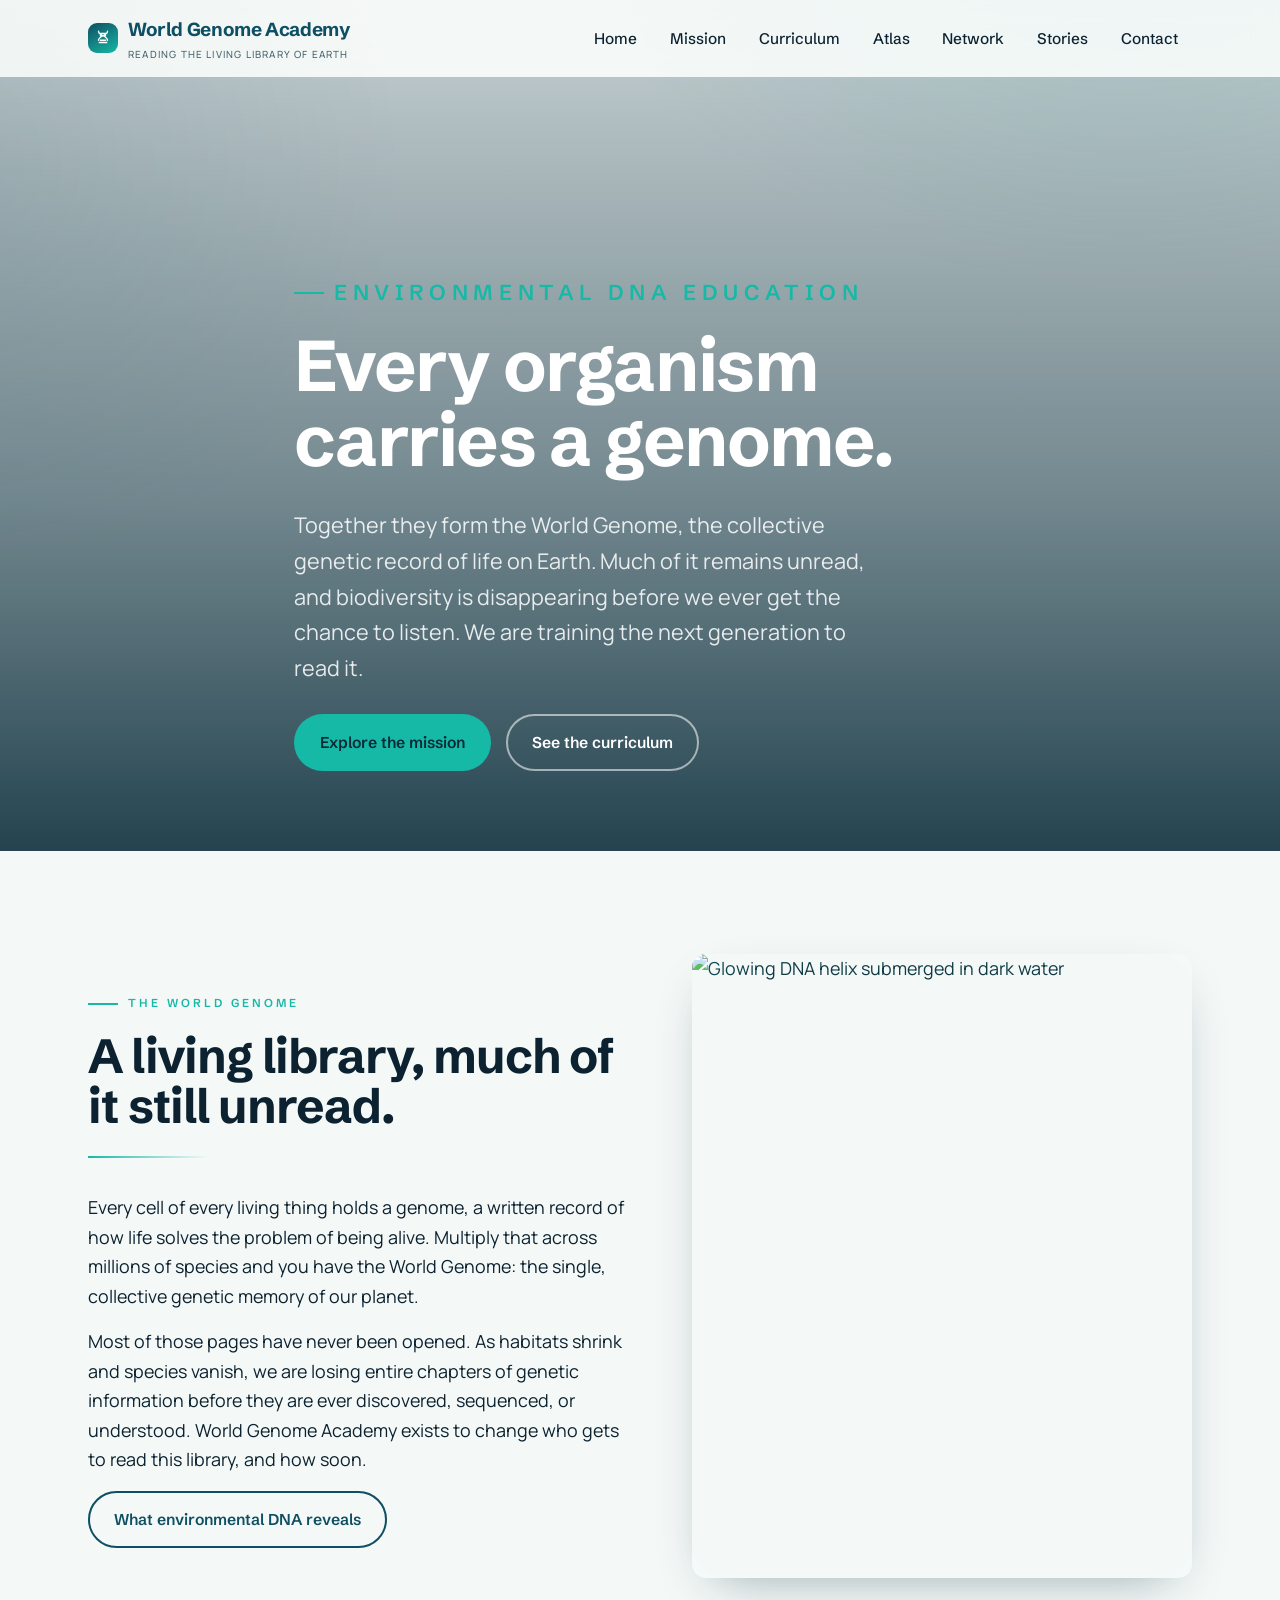
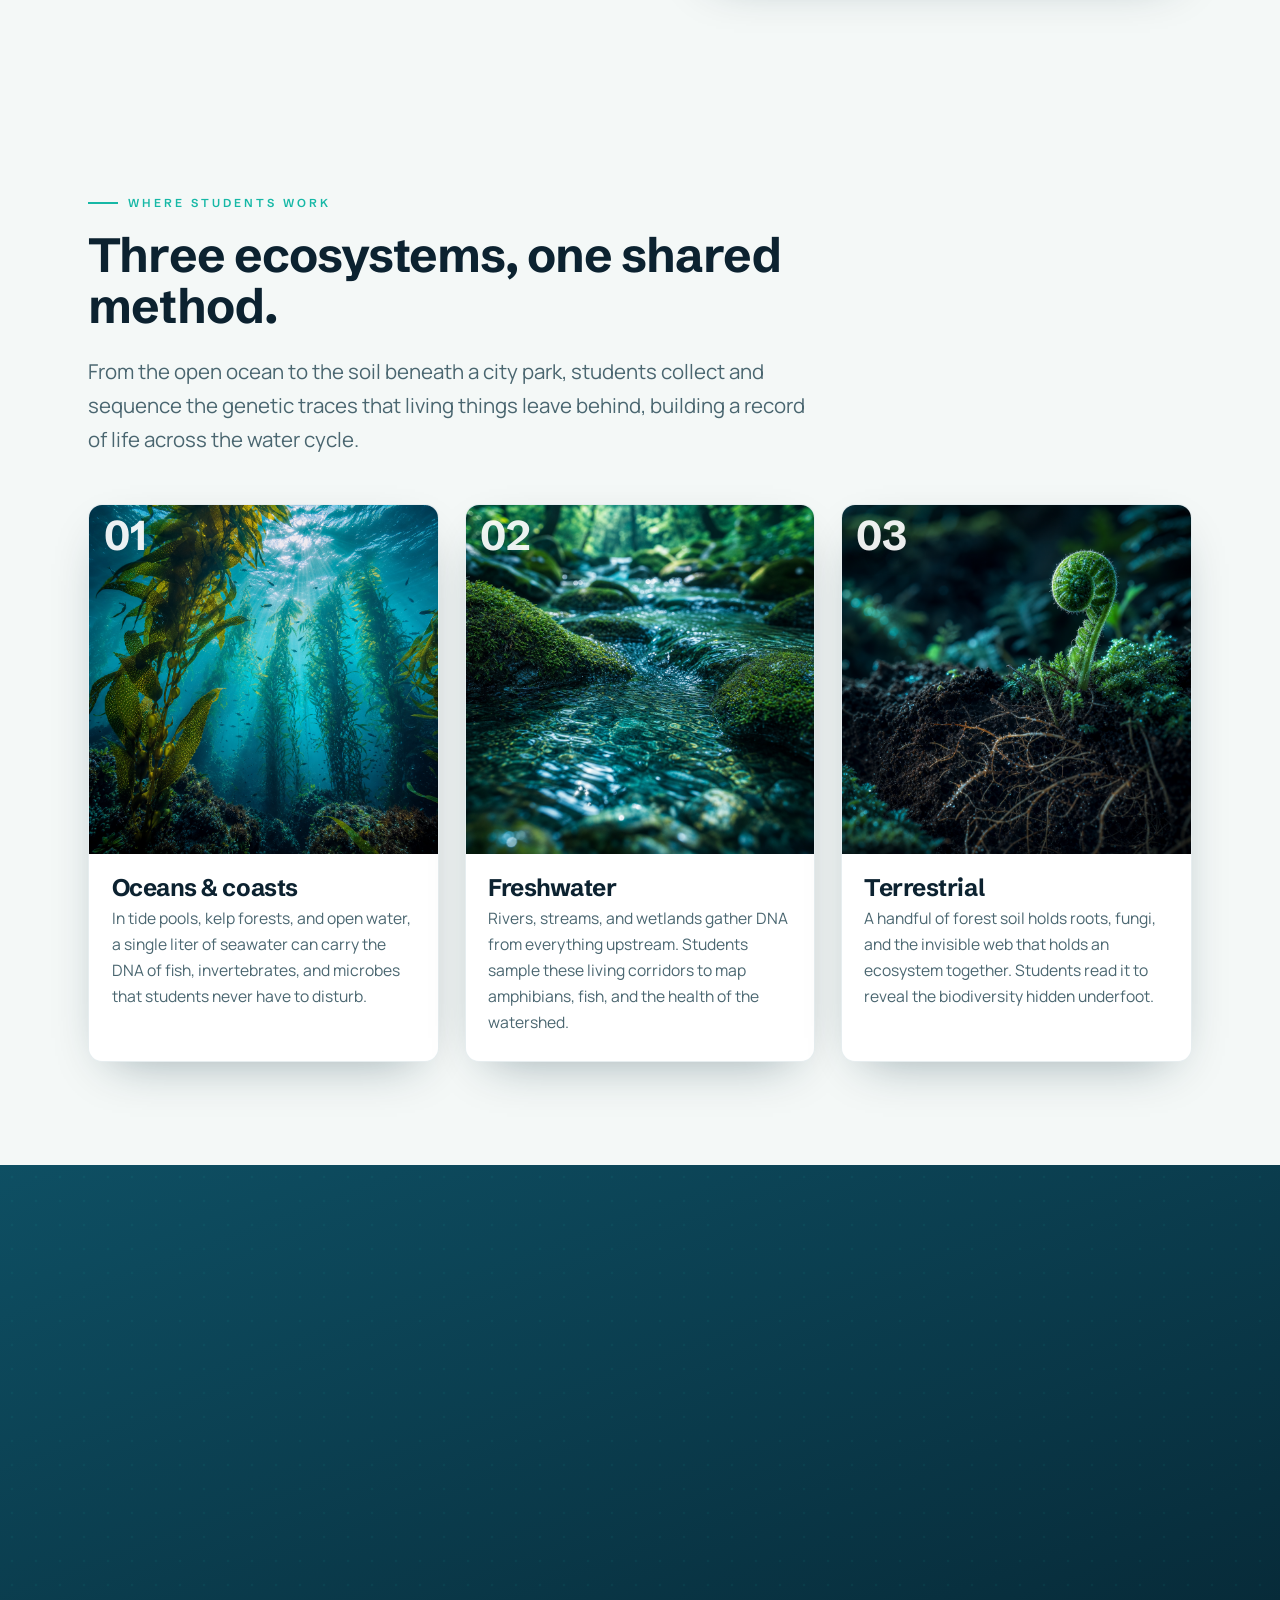
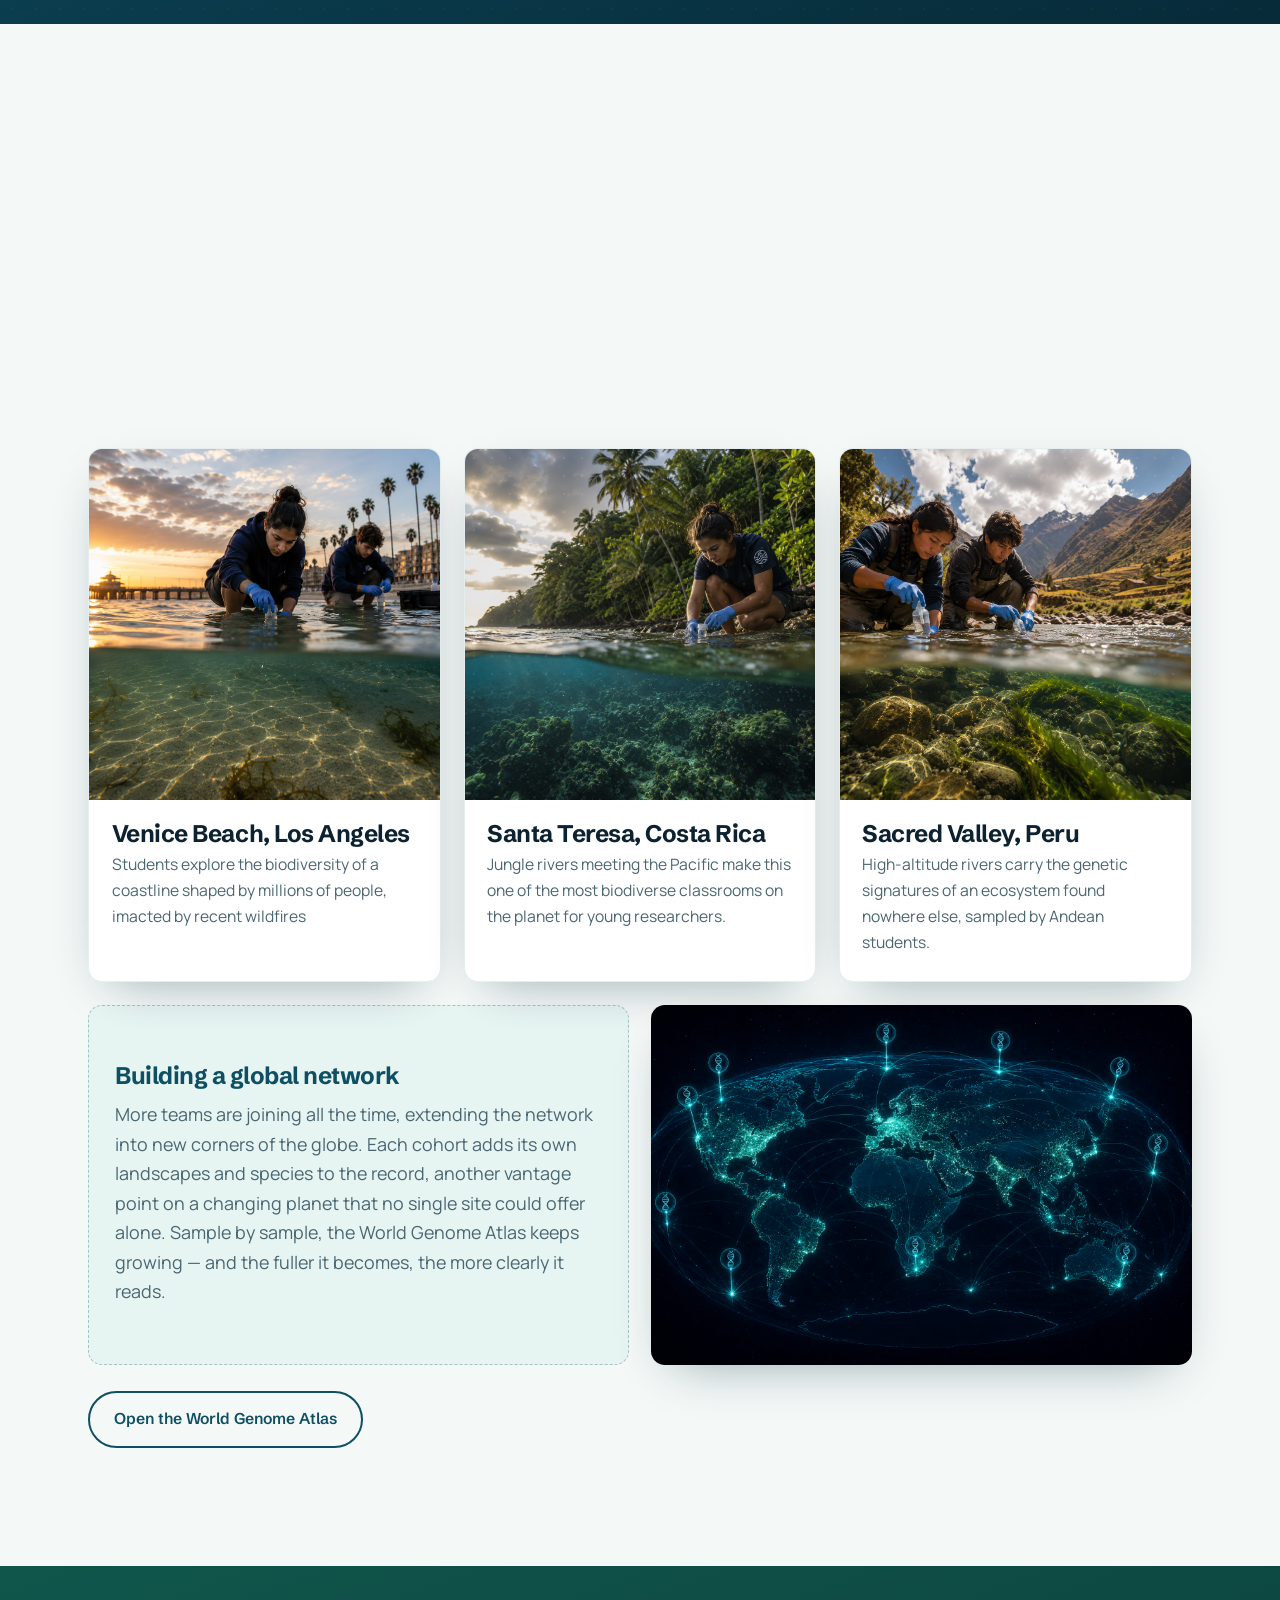
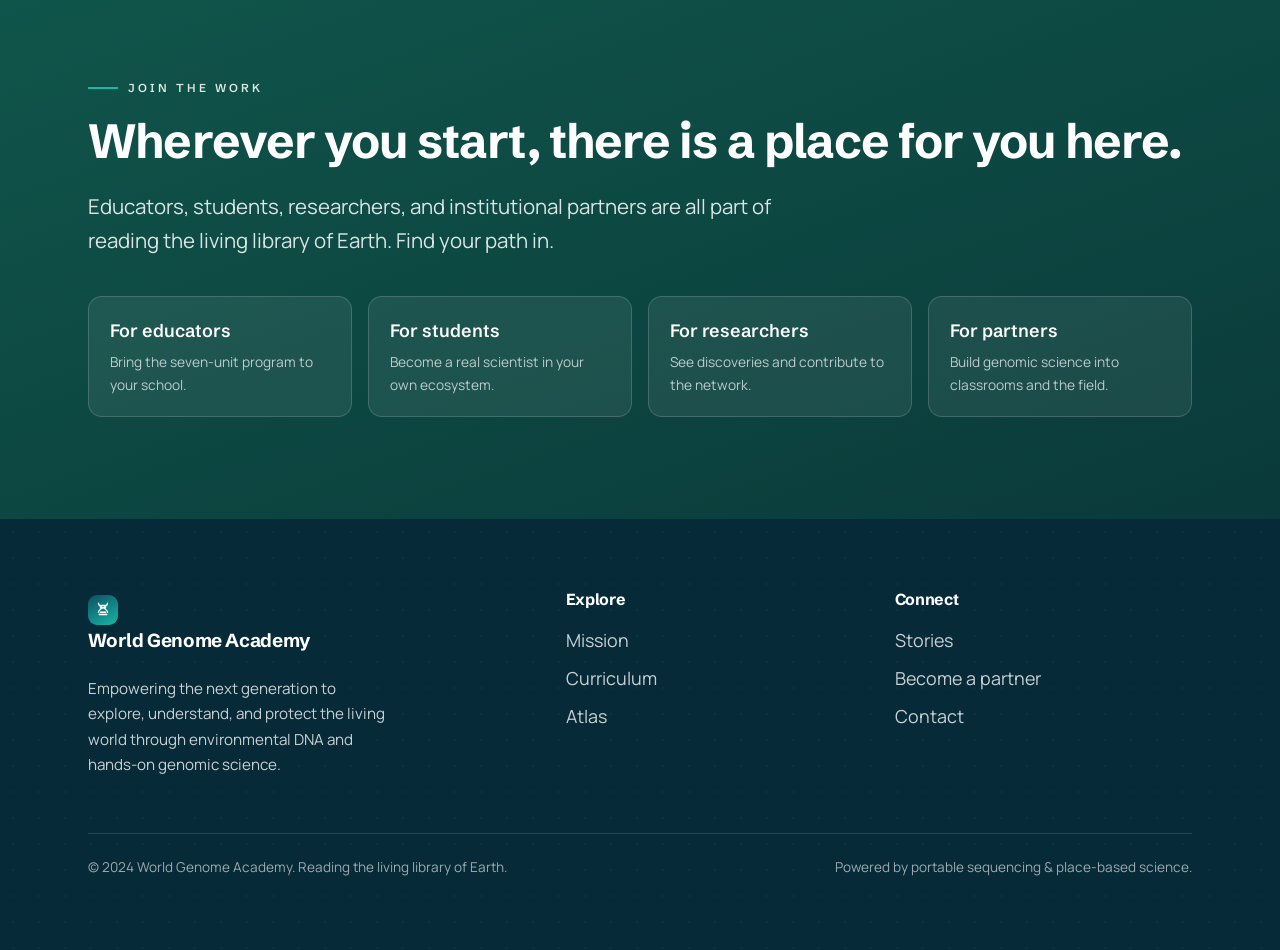
==== index.html @ db434ef4 "Replace image source in index.html" ====
<!DOCTYPE html>
<html lang="en">
<head>
<meta charset="UTF-8">
<meta name="viewport" content="width=device-width, initial-scale=1">
<title>World Genome Academy - Reading the living library of Earth</title>
<meta name="description" content="World Genome Academy empowers the next generation to explore, understand, and protect the living world through environmental DNA, portable sequencing, and place-based science education.">
<link rel="icon" href="data:image/svg+xml,<svg xmlns='http://www.w3.org/2000/svg' viewBox='0 0 100 100'><text y='.9em' font-size='90'>🧬</text></svg>">
<link rel="preconnect" href="https://fonts.googleapis.com">
<link rel="preconnect" href="https://fonts.gstatic.com" crossorigin>
<link href="https://fonts.googleapis.com/css2?family=Manrope:wght@400;500;600;700&family=Schibsted+Grotesk:wght@500;600;700&display=swap" rel="stylesheet">
<link rel="stylesheet" href="styles.css">
<style>
  /* Home-only flourishes */
  .concept-strand{position:relative}
  .concept-strand .split-media{aspect-ratio:4/5}
  .concept-strand .glowframe::after{
    content:"";position:absolute;inset:0;
    box-shadow:inset 0 0 90px rgba(22,184,166,.45);
    mix-blend-mode:screen;pointer-events:none;
  }
  .eco-card .card-body p{min-height:auto}
  .pilot-note{
    border:1px dashed rgba(14,79,99,.3);
    border-radius:var(--radius);
    padding:1.6rem;background:rgba(22,184,166,.06);
    display:flex;flex-direction:column;justify-content:center;
  }
  .pilot-note h3{color:var(--primary)}
  .pilot-note p{color:var(--muted);margin:0}
  .closing .wrap{position:relative;z-index:1}
  .closing-grid{display:grid;grid-template-columns:repeat(4,1fr);gap:1rem;margin-top:2.4rem}
  .closing-grid a{
    display:block;padding:1.2rem 1.3rem;border-radius:var(--radius);
    background:rgba(255,255,255,.07);border:1px solid rgba(255,255,255,.16);
    font-family:var(--font-display);font-weight:600;color:#fff;
    transition:background .25s ease,transform .25s ease;
  }
  .closing-grid a span{display:block;font-family:var(--font-body);font-weight:400;font-size:.86rem;color:rgba(255,255,255,.7);margin-top:.35rem}
  .closing-grid a:hover{background:rgba(22,184,166,.2);transform:translateY(-3px)}
  @media (max-width:880px){.closing-grid{grid-template-columns:1fr 1fr}}
  @media (max-width:520px){.closing-grid{grid-template-columns:1fr}}

  /* Ecosystem cards: always one row; scroll sideways on small screens */
  .eco-row{
    display:flex;
    gap:1.6rem;
  }
  .eco-row .eco-card{
    flex:1 1 0;      /* three equal columns */
    min-width:0;     /* lets them shrink without overflowing */
  }
  @media (max-width:760px){
    .eco-row{
      overflow-x:auto;                 /* horizontal swipe/scroll */
      scroll-snap-type:x mandatory;
      -webkit-overflow-scrolling:touch;
      padding-bottom:1rem;
      scroll-padding-inline:1rem;
    }
    .eco-row .eco-card{
      flex:0 0 80%;                    /* each card ~80% wide, next peeks in */
      scroll-snap-align:center;
    }
  }
</style>
</head>
<body>

<!--ff:nav--><header class="site-header">
  <div class="wrap nav">
    <a class="brand" href="index.html" aria-label="World Genome Academy home" aria-current="page">
      <span class="dna" aria-hidden="true">
        <svg viewBox="0 0 24 24" fill="none" stroke="currentColor" stroke-width="1.8" stroke-linecap="round">
          <path d="M6 3c0 6 12 6 12 12M18 3c0 6-12 6-12 12M7 6h10M7 18h10M8.5 9h7M8.5 15h7"/>
        </svg>
      </span>
      <span>World Genome Academy<small>Reading the living library of Earth</small></span>
    </a>
    <nav aria-label="Primary">
      <button class="nav-toggle" aria-expanded="false" aria-controls="nav-links" aria-label="Toggle menu">
        <svg class="bars" viewBox="0 0 24 24" fill="none" stroke="currentColor" stroke-width="2" stroke-linecap="round"><path d="M4 7h16M4 12h16M4 17h16"/></svg>
        <svg class="x" viewBox="0 0 24 24" fill="none" stroke="currentColor" stroke-width="2" stroke-linecap="round"><path d="M6 6l12 12M18 6L6 18"/></svg>
      </button>
      <ul class="nav-links" id="nav-links">
        <li><a href="index.html">Home</a></li>
        <li><a href="mission.html">Mission</a></li>
        <li><a href="curriculum.html">Curriculum</a></li>
        <li><a href="atlas.html">Atlas</a></li>
        <li><a href="network.html">Network</a></li>
        <li><a href="stories.html">Stories</a></li> 
        <li><a href="contact.html">Contact</a></li>
      </ul>
    </nav>
  </div>
</header><!--/ff:nav-->

<main>

  <!-- HERO -->
  <section class="hero">
    <div class="hero-media">
    <video
    autoplay
    muted
    loop
    playsinline
    style="width:100%; height:100%; object-fit:cover;">
    <source src="Video1.mp4" type="video/mp4">
</video>
    </div>
    <div class="wrap hero-inner">
      <p class="eyebrow reveal">Environmental DNA education</p>
      <h1 class="reveal d1">Every organism carries a genome.</h1>
      <p class="reveal d2">Together they form the World Genome, the collective genetic record of life on Earth. Much of it remains unread, and biodiversity is disappearing before we ever get the chance to listen. We are training the next generation to read it.</p>
      <div class="hero-cta reveal d3">
        <a class="btn btn-primary" href="mission.html">Explore the mission</a>
        <a class="btn btn-ghost" href="curriculum.html">See the curriculum</a>
      </div>
    </div>
  </section>

  <!-- THE WORLD GENOME concept -->
  <section class="section concept-strand">
    <div class="wrap split">
      <div class="reveal">
        <p class="eyebrow">The World Genome</p>
        <h2>A living library, much of it still unread.</h2>
        <hr class="ruleline">
        <p>Every cell of every living thing holds a genome, a written record of how life solves the problem of being alive. Multiply that across millions of species and you have the World Genome: the single, collective genetic memory of our planet.</p>
        <p>Most of those pages have never been opened. As habitats shrink and species vanish, we are losing entire chapters of genetic information before they are ever discovered, sequenced, or understood. World Genome Academy exists to change who gets to read this library, and how soon.</p>
        <a class="btn btn-outline" href="mission.html">What environmental DNA reveals</a>
      </div>
      <div class="split-media glowframe reveal d2">
        <img src="images/img11.png" width="1024" height="1000" alt="Glowing DNA helix submerged in dark water" loading="lazy">
      </div>
    </div>
  </section>

  <!-- ECOSYSTEMS band -->
  <section class="section">
    <div class="wrap">
      <div class="sec-head reveal">
        <p class="eyebrow">Where students work</p>
        <h2>Three ecosystems, one shared method.</h2>
        <p class="lead">From the open ocean to the soil beneath a city park, students collect and sequence the genetic traces that living things leave behind, building a record of life across the water cycle.</p>
      </div>
      <div class="eco-row">
        <article class="card eco-card reveal">
          <div class="card-media"><span class="card-num" aria-hidden="true">01</span>
            <img src="images/img75b61bb882.webp" width="1024" height="1024" alt="Sunlit underwater kelp forest" loading="lazy">
          </div>
          <div class="card-body">
            <h3>Oceans &amp; coasts</h3>
            <p>In tide pools, kelp forests, and open water, a single liter of seawater can carry the DNA of fish, invertebrates, and microbes that students never have to disturb.</p>
          </div>
        </article>
        <article class="card eco-card reveal d1">
          <div class="card-media"><span class="card-num" aria-hidden="true">02</span>
            <img src="images/img92e8441f90.webp" width="1024" height="1024" alt="Clear freshwater stream over mossy stones" loading="lazy">
          </div>
          <div class="card-body">
            <h3>Freshwater</h3>
            <p>Rivers, streams, and wetlands gather DNA from everything upstream. Students sample these living corridors to map amphibians, fish, and the health of the watershed.</p>
          </div>
        </article>
        <article class="card eco-card reveal d2">
          <div class="card-media"><span class="card-num" aria-hidden="true">03</span>
            <img src="images/imge37609dd84.webp" width="1024" height="1024" alt="Forest soil with fine roots and unfurling fern" loading="lazy">
          </div>
          <div class="card-body">
            <h3>Terrestrial</h3>
            <p>A handful of forest soil holds roots, fungi, and the invisible web that holds an ecosystem together. Students read it to reveal the biodiversity hidden underfoot.</p>
          </div>
        </article>
      </div>
    </div>
  </section>

  <!-- MISSION pull-quote band -->
  <section class="section band-deep">
    <div class="wrap">
      <div class="split">
        <div class="reveal">
          <p class="eyebrow">Our mission</p>
          <blockquote class="pullquote">We turn students into real scientists and active stewards of the living world.</blockquote>
        </div>
        <div class="reveal d2">
          <p>By pairing hands-on fieldwork with portable DNA sequencing and place-based education, we make genomic literacy accessible to any classroom, anywhere, while contributing data to genuine research and conservation.</p>
          <div class="stats" style="margin-top:2rem">
            <div class="stat"><div class="num">7</div><div class="lbl">Modular learning units</div></div>
            <div class="stat"><div class="num">3+</div><div class="lbl">Pilot regions worldwide</div></div>
            <div class="stat"><div class="num">∞</div><div class="lbl">Species left to discover</div></div>
          </div>
        </div>
      </div>
    </div>
  </section>

  <!-- PILOT PROGRAMS preview -->
  <section class="section">
    <div class="wrap">
      <div class="sec-head reveal">
        <p class="eyebrow">Pilot programs</p>
        <h2>A network that is local in every cohort, global in ambition.</h2>
        <p class="lead">Our first pilots are putting sequencers into the hands of students across continents. Each project explores its own backyard, and every result joins a shared picture of life on Earth.</p>
      </div>
      <div class="grid grid-3">
        <article class="card reveal">
          <div class="card-media">
            <img src="images/img2.png" width="1536" height="1024" loading="lazy">
          </div>
          <div class="card-body">
            <h3>Venice Beach, Los Angeles</h3>
            <p>Students explore the biodiversity of a coastline shaped by millions of people, imacted by recent wildfires</p>
          </div>
        </article>
        <article class="card reveal d1">
          <div class="card-media">
            <div class="ph-figure" role="img" aria-label="Nicoya Peninsula illustration in academy palette">
            <img src="images/img3.png" width="1536" height="1024" loading="lazy">
            </div>
          </div>
          <div class="card-body">
            <h3>Santa Teresa, Costa Rica</h3>
            <p>Jungle rivers meeting the Pacific make this one of the most biodiverse classrooms on the planet for young researchers.</p>
          </div>
        </article>
        <article class="card reveal d2">
          <div class="card-media">
            <div class="ph-figure" role="img" aria-label="Sacred Valley illustration in academy palette">
            <img src="images/img4.png" width="1536" height="1024" loading="lazy">
            </div>
          </div>
          <div class="card-body">
            <h3>Sacred Valley, Peru</h3>
            <p>High-altitude rivers carry the genetic signatures of an ecosystem found nowhere else, sampled by Andean students.</p>
          </div>
        </article>
      </div>
      <div class="grid grid-2" style="margin-top:1.4rem">
        <div class="pilot-note reveal">
          <h3>Building a global network</h3>
          <p>More teams are joining all the time, extending the network into new corners of the globe. Each cohort adds its own landscapes and species to the record, another vantage point on a changing planet that no single site could offer alone. Sample by sample, the World Genome Atlas keeps growing — and the fuller it becomes, the more clearly it reads.</p>
        </div>
        <div class="split-media reveal d1" style="aspect-ratio:auto">
          <a href="atlas.html" style="display:block;height:100%">
            <img src="images/img1.png" width="1024" height="1024" alt="Sunlit underwater kelp forest" loading="lazy" style="height:100%">
          </a>
        </div>
      </div>
      <p style="margin-top:1.6rem"><a class="btn btn-outline" href="atlas.html">Open the World Genome Atlas</a></p>
    </div>
  </section>

  <!-- CLOSING partnership CTA -->
  <section class="section band-green closing">
    <div class="wrap">
      <div class="reveal">
        <p class="eyebrow">Join the work</p>
        <h2>Wherever you start, there is a place for you here.</h2>
        <p class="lead">Educators, students, researchers, and institutional partners are all part of reading the living library of Earth. Find your path in.</p>
      </div>
      <div class="closing-grid reveal d1">
        <a href="curriculum.html">For educators<span>Bring the seven-unit program to your school.</span></a>
        <a href="mission.html">For students<span>Become a real scientist in your own ecosystem.</span></a>
        <a href="stories.html">For researchers<span>See discoveries and contribute to the network.</span></a>
        <a href="network.html">For partners<span>Build genomic science into classrooms and the field.</span></a>
      </div>
    </div>
  </section>

</main>

<!--ff:footer--><footer class="site-footer">
  <div class="wrap">
    <div class="footer-grid">
      <div class="footer-brand">
        <a class="brand" href="index.html">
          <span class="dna" aria-hidden="true">
            <svg viewBox="0 0 24 24" fill="none" stroke="currentColor" stroke-width="1.8" stroke-linecap="round"><path d="M6 3c0 6 12 6 12 12M18 3c0 6-12 6-12 12M7 6h10M7 18h10M8.5 9h7M8.5 15h7"/></svg>
          </span>
          <span>World Genome Academy</span>
        </a>
        <p>Empowering the next generation to explore, understand, and protect the living world through environmental DNA and hands-on genomic science.</p>
      </div>
      <div>
        <h4>Explore</h4>
        <a href="mission.html">Mission</a>
        <a href="curriculum.html">Curriculum</a>
        <a href="atlas.html">Atlas</a>
      </div>
      <div>
        <h4>Connect</h4>
        <a href="stories.html">Stories</a>
        <a href="network.html">Become a partner</a>
        <a href="contact.html">Contact</a>
      </div>
    </div>
    <div class="footer-bottom">
      <span>© 2024 World Genome Academy. Reading the living library of Earth.</span>
      <span>Powered by portable sequencing &amp; place-based science.</span>
    </div>
  </div>
</footer><!--/ff:footer-->

<script src="script.js"></script>
</body>
</html>
---- styles.css ----
/* World Genome Academy - shared design system */

:root{
  --bg:#f4f8f7;
  --surface:#ffffff;
  --text:#0c2230;
  --muted:#4a6670;
  --primary:#0e4f63;
  --accent:#16b8a6;
  --radius:14px;
  --font-display:"Schibsted Grotesk",system-ui,sans-serif;
  --font-body:"Manrope",system-ui,sans-serif;

  --deep:#072a38;
  --maxw:1180px;
  --gut:clamp(1.1rem,4vw,2.4rem);
  --shadow:0 18px 50px -24px rgba(7,42,56,.45);
  --shadow-hard:14px 14px 0 rgba(14,79,99,.10);
}

*,*::before,*::after{box-sizing:border-box}
html{scroll-behavior:smooth}
@media (prefers-reduced-motion:reduce){html{scroll-behavior:auto}}

body{
  margin:0;
  background:var(--bg);
  color:var(--text);
  font-family:var(--font-body);
  font-size:clamp(1rem,.96rem + .25vw,1.12rem);
  line-height:1.65;
  -webkit-font-smoothing:antialiased;
  overflow-x:hidden;
}

/* atmospheric base texture */
body::before{
  content:"";
  position:fixed;
  inset:0;
  z-index:-1;
  pointer-events:none;
  background:
    radial-gradient(900px 600px at 88% -8%, rgba(22,184,166,.12), transparent 60%),
    radial-gradient(800px 700px at -6% 18%, rgba(14,79,99,.10), transparent 60%);
}

img{display:block;max-width:100%;height:auto}
a{color:inherit;text-decoration:none}

h1,h2,h3,h4{
  font-family:var(--font-display);
  line-height:1.05;
  font-weight:700;
  letter-spacing:-.02em;
  margin:0 0 .5em;
}
h1{font-size:clamp(2.4rem,5.6vw,4.5rem)}
h2{font-size:clamp(1.9rem,3.8vw,3rem)}
h3{font-size:clamp(1.2rem,2vw,1.5rem)}
p{margin:0 0 1rem}

.wrap{max-width:var(--maxw);margin-inline:auto;padding-inline:var(--gut)}
.section{padding-block:clamp(3.5rem,8vw,7rem)}
.eyebrow{
  font-family:var(--font-display);
  text-transform:uppercase;
  letter-spacing:.26em;
  font-size:.72rem;
  font-weight:600;
  color:var(--accent);
  display:inline-flex;
  align-items:center;
  gap:.6rem;
  margin:0 0 1.1rem;
}
.eyebrow::before{
  content:"";
  width:30px;height:2px;
  background:var(--accent);
  display:inline-block;
}
.lead{font-size:clamp(1.1rem,1.6vw,1.35rem);color:var(--muted);max-width:60ch}

/* ---------- Buttons ---------- */
.btn{
  display:inline-flex;align-items:center;gap:.55rem;
  font-family:var(--font-display);
  font-weight:600;
  font-size:.98rem;
  padding:.85rem 1.5rem;
  border-radius:999px;
  border:2px solid transparent;
  cursor:pointer;
  transition:transform .25s ease,box-shadow .25s ease,background .25s ease,color .25s ease;
}
.btn svg{width:1.05em;height:1.05em}
.btn-primary{background:var(--accent);color:var(--deep)}
.btn-primary:hover{transform:translateY(-2px);box-shadow:0 14px 30px -10px rgba(22,184,166,.6)}
.btn-ghost{border-color:rgba(255,255,255,.55);color:#fff}
.btn-ghost:hover{background:rgba(255,255,255,.12);transform:translateY(-2px)}
.btn-outline{border-color:var(--primary);color:var(--primary)}
.btn-outline:hover{background:var(--primary);color:#fff;transform:translateY(-2px)}

/* ---------- Header ---------- */
.site-header{
  position:sticky;top:0;z-index:60;
  background:rgba(244,248,247,.78);
  backdrop-filter:blur(12px);
  border-bottom:1px solid transparent;
  transition:border-color .3s ease,background .3s ease,box-shadow .3s ease;
}
.site-header.scrolled{
  border-color:rgba(14,79,99,.12);
  box-shadow:0 10px 30px -22px rgba(7,42,56,.6);
}
.nav{
  display:flex;align-items:center;justify-content:space-between;
  gap:1rem;
  padding-block:.9rem;
}
.brand{
  display:inline-flex;align-items:center;gap:.6rem;
  font-family:var(--font-display);
  font-weight:700;
  letter-spacing:-.02em;
  font-size:1.18rem;
  color:var(--primary);
}
.brand .dna{
  width:30px;height:30px;flex:none;
  display:grid;place-items:center;
  border-radius:9px;
  background:linear-gradient(150deg,var(--primary),var(--accent));
  color:#fff;
}
.brand .dna svg{width:18px;height:18px}
.brand small{display:block;font-family:var(--font-body);font-weight:500;font-size:.62rem;letter-spacing:.12em;text-transform:uppercase;color:var(--muted)}

.nav-links{
  display:flex;align-items:center;gap:.35rem;
  list-style:none;margin:0;padding:0;
}
.nav-links a{
  font-family:var(--font-display);
  font-weight:500;
  font-size:.96rem;
  padding:.5rem .85rem;
  border-radius:999px;
  color:var(--text);
  position:relative;
  transition:color .2s ease,background .2s ease;
}
.nav-links a:hover{color:var(--primary)}
.nav-links a[aria-current="page"]{color:var(--primary);background:rgba(22,184,166,.14)}

.nav-toggle{
  display:none;
  background:none;border:0;cursor:pointer;
  width:44px;height:44px;border-radius:10px;
  color:var(--primary);
}
.nav-toggle svg{width:26px;height:26px}
.nav-toggle .x{display:none}
.nav-toggle[aria-expanded="true"] .x{display:block}
.nav-toggle[aria-expanded="true"] .bars{display:none}

@media (max-width:880px){
  .nav-toggle{display:grid;place-items:center}
  .nav-links{
    position:absolute;top:100%;left:0;right:0;
    flex-direction:column;align-items:stretch;
    gap:.2rem;
    background:var(--surface);
    padding:1rem var(--gut) 1.6rem;
    border-bottom:1px solid rgba(14,79,99,.12);
    box-shadow:var(--shadow);
    transform:translateY(-12px);
    opacity:0;visibility:hidden;
    transition:opacity .25s ease,transform .25s ease,visibility .25s;
  }
  .js .nav-links{visibility:hidden}
  .nav-links.open{opacity:1;visibility:visible;transform:translateY(0)}
  .nav-links a{padding:.85rem 1rem;font-size:1.05rem}
}

/* ---------- Hero (shared) ---------- */
.hero{
  position:relative;
  min-height:clamp(560px,86vh,820px);
  display:flex;align-items:flex-end;
  color:#fff;
  overflow:hidden;
}
.hero-media{position:absolute;inset:0;z-index:-2}
.hero-media img{width:100%;height:100%;object-fit:cover}
.hero::after{
  content:"";position:absolute;inset:0;z-index:-1;
  background:linear-gradient(180deg,rgba(7,42,56,.25) 0%,rgba(7,42,56,.55) 55%,rgba(7,42,56,.88) 100%);
}
.hero-inner{padding-block:clamp(2.5rem,7vw,5rem);max-width:48rem}
.hero h1{margin-bottom:.4em}
.hero p{color:rgba(255,255,255,.86);font-size:clamp(1.05rem,1.7vw,1.35rem);max-width:46ch}
.hero .eyebrow{color:var(--accent)}
.hero-cta{display:flex;flex-wrap:wrap;gap:.9rem;margin-top:1.8rem}

/* ---------- Reveal ---------- */
.js .reveal{opacity:0;transform:translateY(26px);transition:opacity .7s ease,transform .7s ease}
.js .reveal.in{opacity:1;transform:none}
.js .reveal.d1{transition-delay:.08s}
.js .reveal.d2{transition-delay:.16s}
.js .reveal.d3{transition-delay:.24s}
.js .reveal.d4{transition-delay:.32s}
@media (prefers-reduced-motion:reduce){
  .js .reveal{opacity:1;transform:none;transition:none}
}

/* ---------- Cards (shared) ---------- */
.card{
  background:var(--surface);
  border-radius:var(--radius);
  overflow:hidden;
  border:1px solid rgba(14,79,99,.10);
  box-shadow:var(--shadow);
  display:flex;flex-direction:column;
  transition:transform .3s ease,box-shadow .3s ease;
}
.card:hover{transform:translateY(-5px);box-shadow:0 26px 60px -28px rgba(7,42,56,.5)}
.card-media{position:relative;aspect-ratio:1/1;overflow:hidden}
.card-media img{width:100%;height:100%;object-fit:cover;transition:transform .6s ease}
.card:hover .card-media img{transform:scale(1.06)}
.card-body{padding:1.3rem 1.4rem 1.6rem}
.card-body h3{margin-bottom:.4rem}
.card-body p{color:var(--muted);margin:0;font-size:.98rem}
.card-num{
  position:absolute;top:.6rem;left:.9rem;z-index:2;
  font-family:var(--font-display);font-weight:700;
  font-size:2.6rem;color:rgba(255,255,255,.92);
  text-shadow:0 4px 18px rgba(7,42,56,.5);
  line-height:1;
}

/* CSS placeholder figure (signature DNA motif) */
.ph-figure{
  position:relative;width:100%;height:100%;
  background:
    radial-gradient(120% 120% at 20% 10%, rgba(22,184,166,.30), transparent 55%),
    linear-gradient(150deg,var(--primary),var(--deep));
  display:grid;place-items:center;
  overflow:hidden;
}
.ph-figure::after{
  content:"";position:absolute;inset:0;
  background-image:radial-gradient(rgba(255,255,255,.16) 1.4px,transparent 1.6px);
  background-size:18px 18px;opacity:.5;
}
.ph-figure svg{width:54%;height:54%;color:rgba(255,255,255,.55);position:relative;z-index:1}

/* ---------- Grids ---------- */
.grid{display:grid;gap:1.4rem}
.grid-3{grid-template-columns:repeat(3,1fr)}
.grid-2{grid-template-columns:repeat(2,1fr)}
.grid-4{grid-template-columns:repeat(4,1fr)}
@media (max-width:900px){
  .grid-3,.grid-4{grid-template-columns:repeat(2,1fr)}
}
@media (max-width:600px){
  .grid-2,.grid-3,.grid-4{grid-template-columns:1fr}
}

/* ---------- Split / asymmetric ---------- */
.split{
  display:grid;
  grid-template-columns:1.05fr .95fr;
  gap:clamp(1.6rem,4vw,3.4rem);
  align-items:center;
}
.split.flip .split-media{order:-1}
.split-media{
  border-radius:var(--radius);overflow:hidden;
  box-shadow:var(--shadow);
  aspect-ratio:1/1;
  position:relative;
}
.split-media img{width:100%;height:100%;object-fit:cover}
@media (max-width:820px){
  .split{grid-template-columns:1fr}
  .split.flip .split-media{order:0}
}

/* ---------- Bands ---------- */
.band-deep{
  background:linear-gradient(160deg,var(--primary),var(--deep));
  color:#fff;position:relative;overflow:hidden;
}
.band-deep::before{
  content:"";position:absolute;inset:0;
  background-image:radial-gradient(rgba(22,184,166,.18) 1.4px,transparent 1.6px);
  background-size:24px 24px;opacity:.4;pointer-events:none;
}
.band-deep .lead,.band-deep p{color:rgba(255,255,255,.85)}
.band-green{
  background:linear-gradient(160deg,#10564b,#0a3a3a);
  color:#fff;position:relative;overflow:hidden;
}
.band-green p{color:rgba(255,255,255,.85)}

.pullquote{
  font-family:var(--font-display);
  font-weight:700;
  font-size:clamp(1.6rem,3.4vw,2.6rem);
  line-height:1.15;letter-spacing:-.02em;
  max-width:24ch;margin:0;
  position:relative;z-index:1;
}

/* ---------- Stat row ---------- */
.stats{display:grid;grid-template-columns:repeat(3,1fr);gap:1.6rem;position:relative;z-index:1}
.stat .num{font-family:var(--font-display);font-weight:700;font-size:clamp(2.2rem,4vw,3.2rem);color:var(--accent);line-height:1}
.stat .lbl{font-size:.92rem;color:rgba(255,255,255,.78);margin-top:.3rem}
@media (max-width:600px){.stats{grid-template-columns:1fr;gap:1.2rem}}

/* ---------- Section heading helper ---------- */
.sec-head{max-width:54rem;margin-bottom:clamp(1.8rem,4vw,3rem)}
.center{text-align:center;margin-inline:auto}

/* rule line motif */
.ruleline{height:2px;background:linear-gradient(90deg,var(--accent),transparent);border:0;margin:0 0 2.2rem;max-width:120px}

/* ---------- Footer ---------- */
.site-footer{
  background:var(--deep);color:rgba(255,255,255,.78);
  padding-block:clamp(3rem,6vw,4.5rem);
  position:relative;overflow:hidden;
}
.site-footer::before{
  content:"";position:absolute;inset:0;
  background-image:radial-gradient(rgba(22,184,166,.16) 1.3px,transparent 1.5px);
  background-size:26px 26px;opacity:.35;
}
.footer-grid{display:grid;grid-template-columns:1.5fr 1fr 1fr;gap:2rem;position:relative;z-index:1}
.footer-grid h4{color:#fff;font-size:1rem;margin-bottom:.9rem}
.footer-grid a{color:rgba(255,255,255,.78);display:block;padding:.25rem 0;transition:color .2s}
.footer-grid a:hover{color:var(--accent)}
.footer-brand .brand{color:#fff}
.footer-brand p{max-width:34ch;font-size:.95rem;margin-top:1rem}
.footer-bottom{
  position:relative;z-index:1;
  margin-top:2.5rem;padding-top:1.4rem;
  border-top:1px solid rgba(255,255,255,.14);
  display:flex;flex-wrap:wrap;gap:.6rem 1.4rem;justify-content:space-between;
  font-size:.85rem;color:rgba(255,255,255,.6);
}
@media (max-width:700px){.footer-grid{grid-template-columns:1fr 1fr}.footer-brand{grid-column:1/-1}}

/* ---------- Focus ---------- */
:focus-visible{outline:3px solid var(--accent);outline-offset:3px;border-radius:4px}

/* ---------- Scrub scene (shared, if used) ---------- */
.scrub{position:relative;height:300vh}
.scrub-stage{position:sticky;top:0;height:100vh;overflow:hidden}
.scrub-stage img,.scrub-stage canvas{position:absolute;inset:0;width:100%;height:100%;object-fit:cover}
.scrub-stage canvas{display:none}
.js .scrub-stage canvas{display:block}
.js .scrub-stage.drawn img{opacity:0}
@media (prefers-reduced-motion:reduce){.js .scrub-stage canvas{display:none}.js .scrub-stage img{opacity:1}}
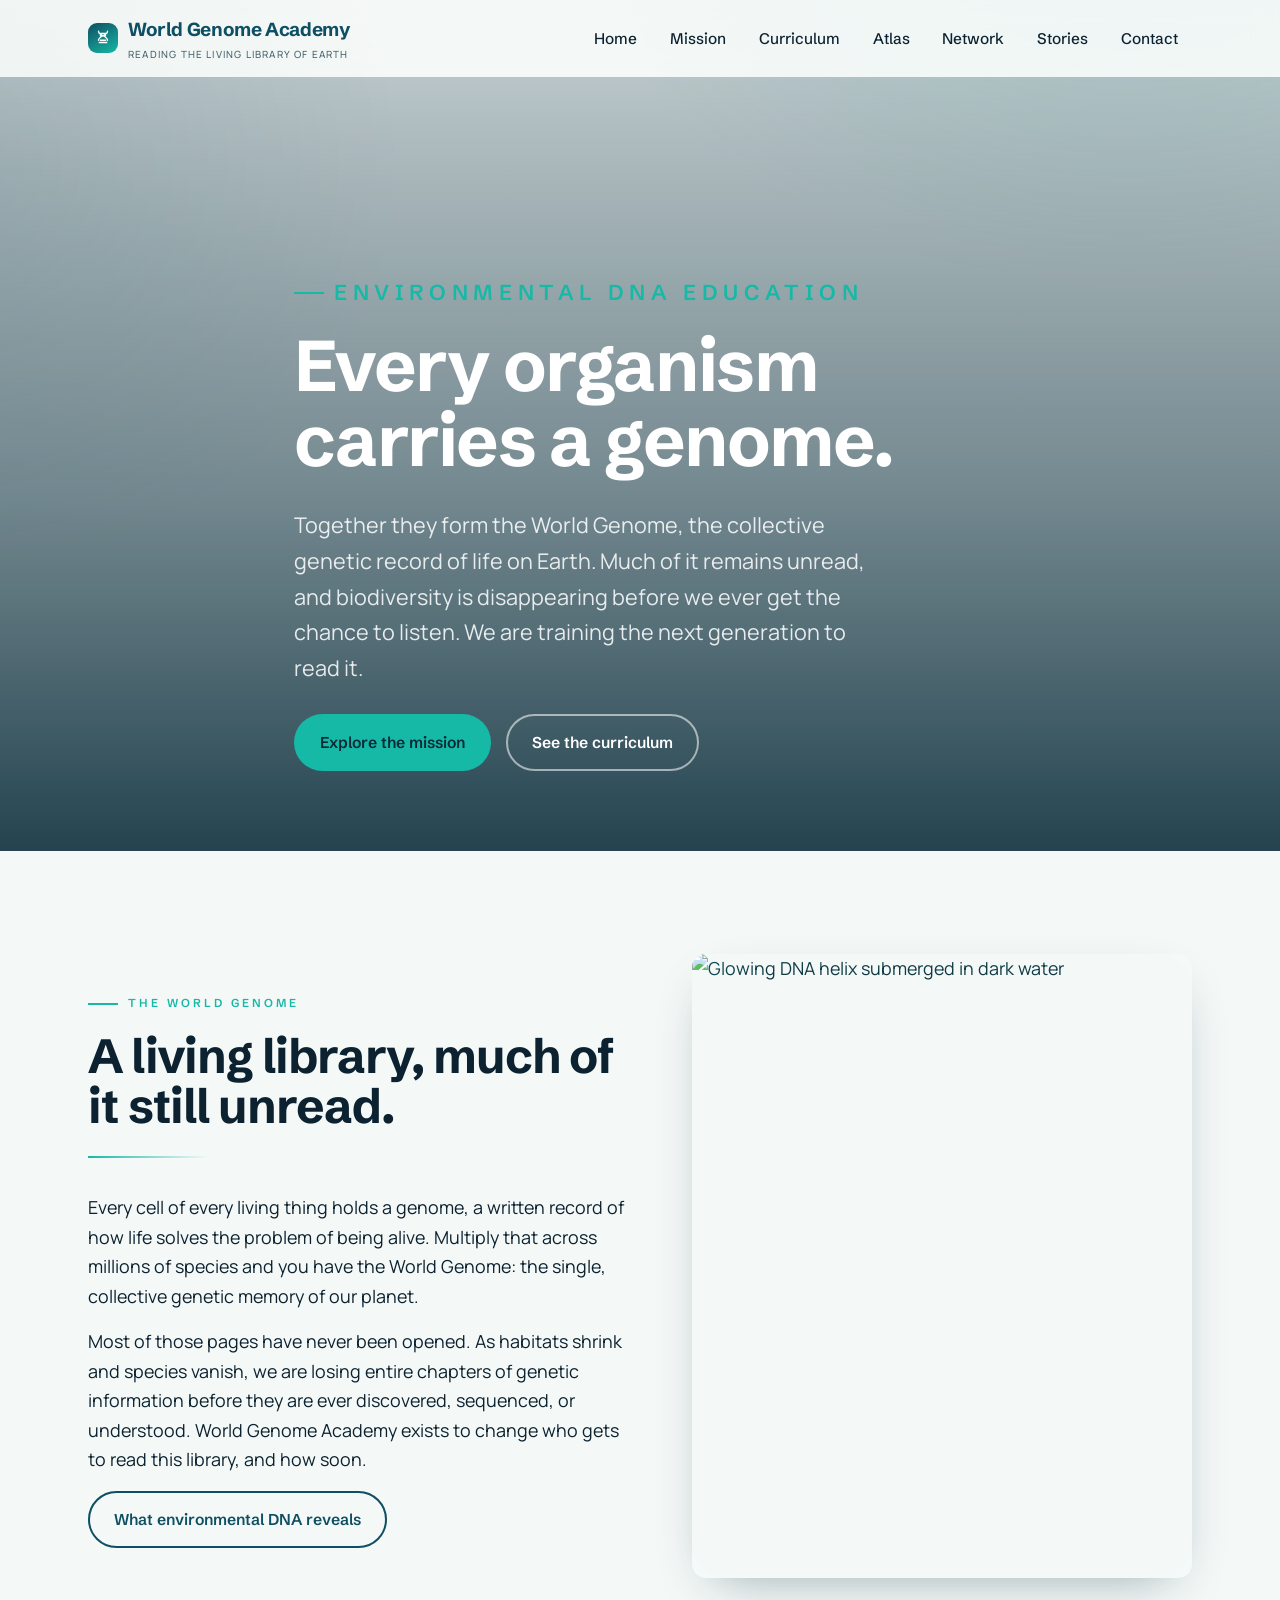
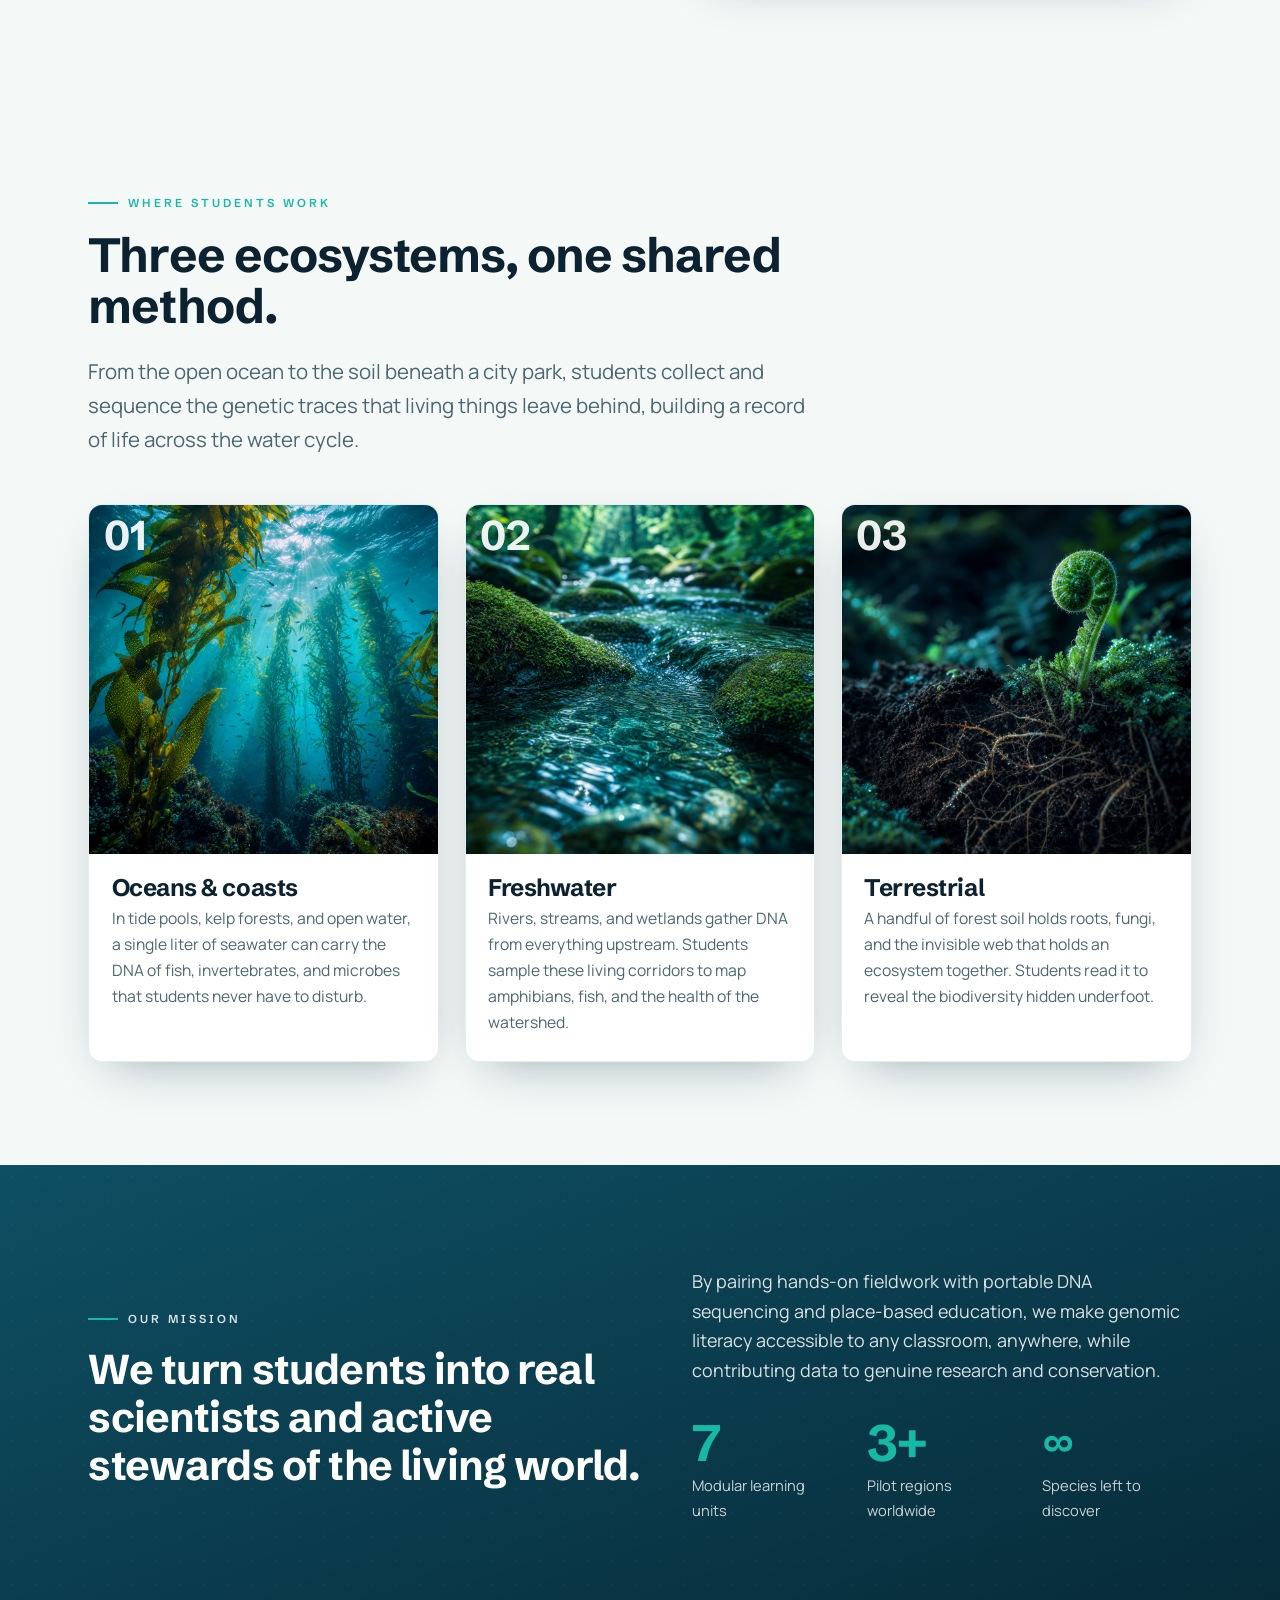
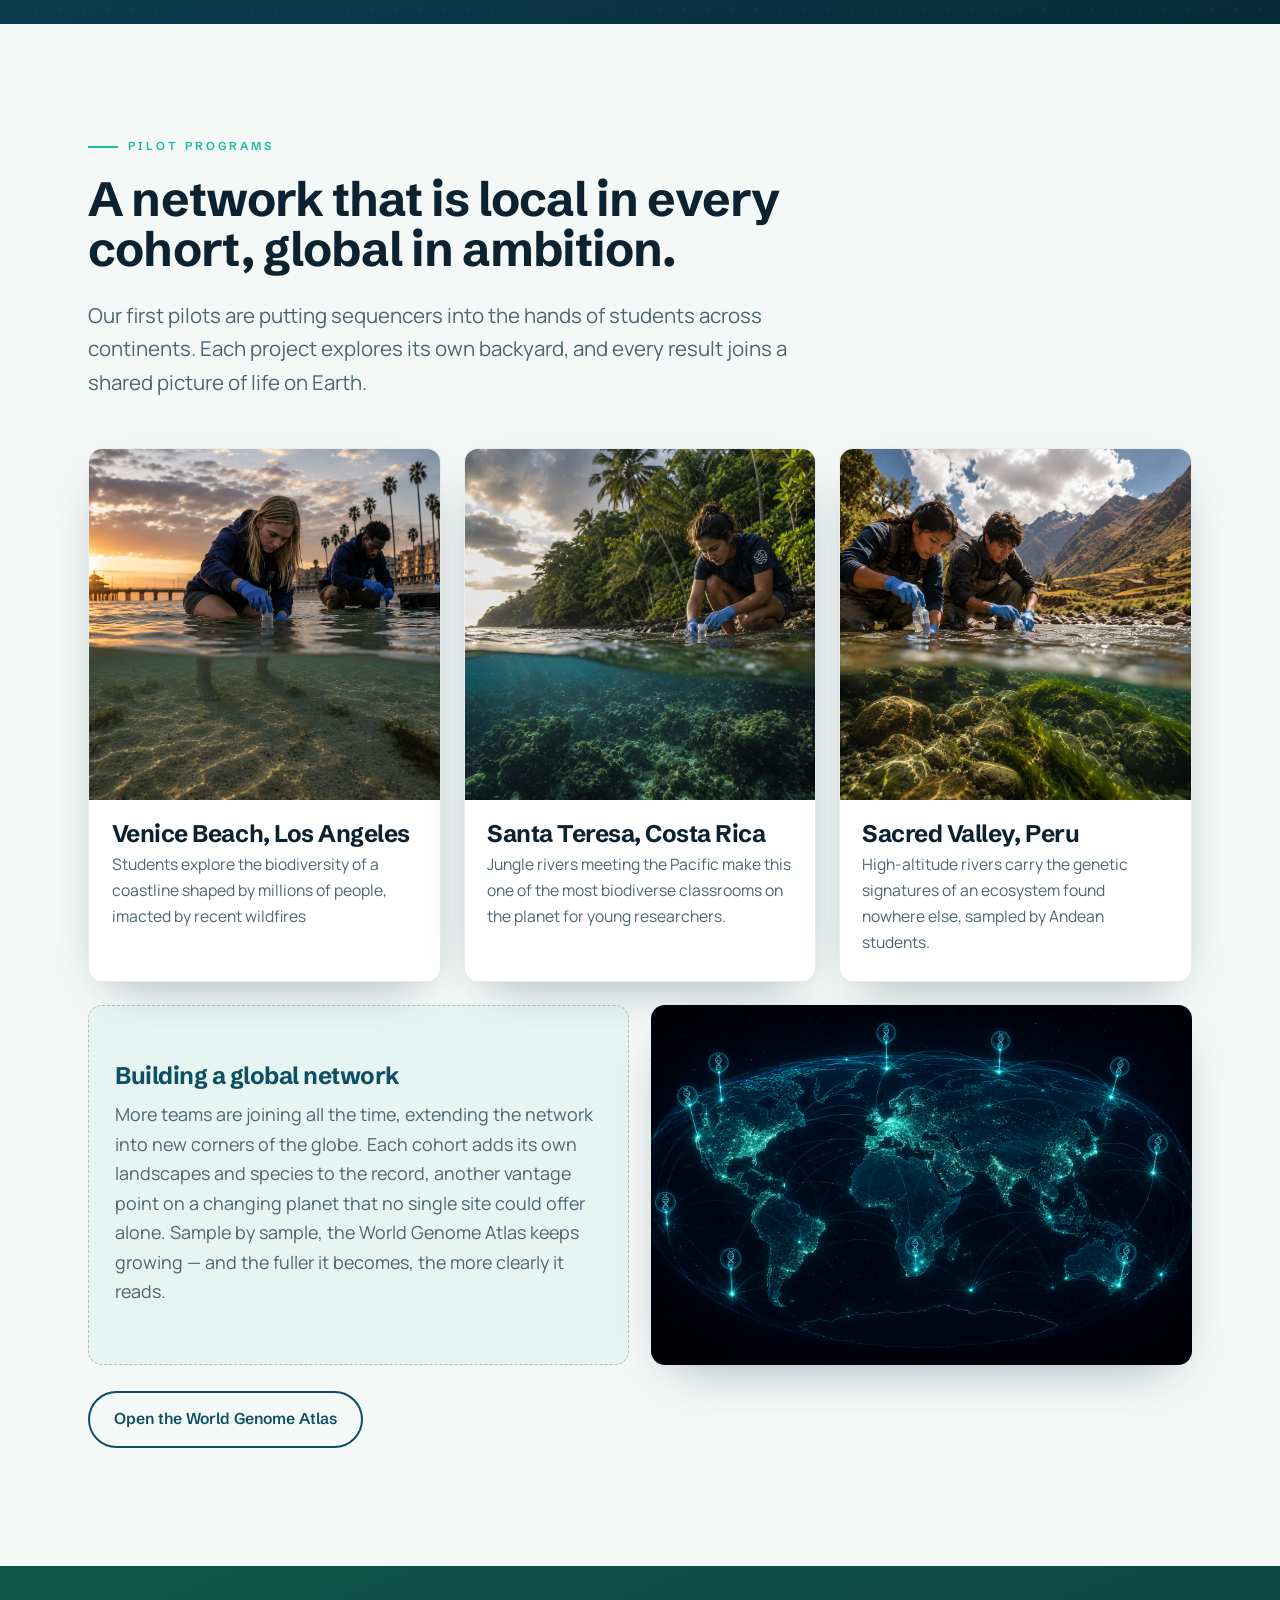
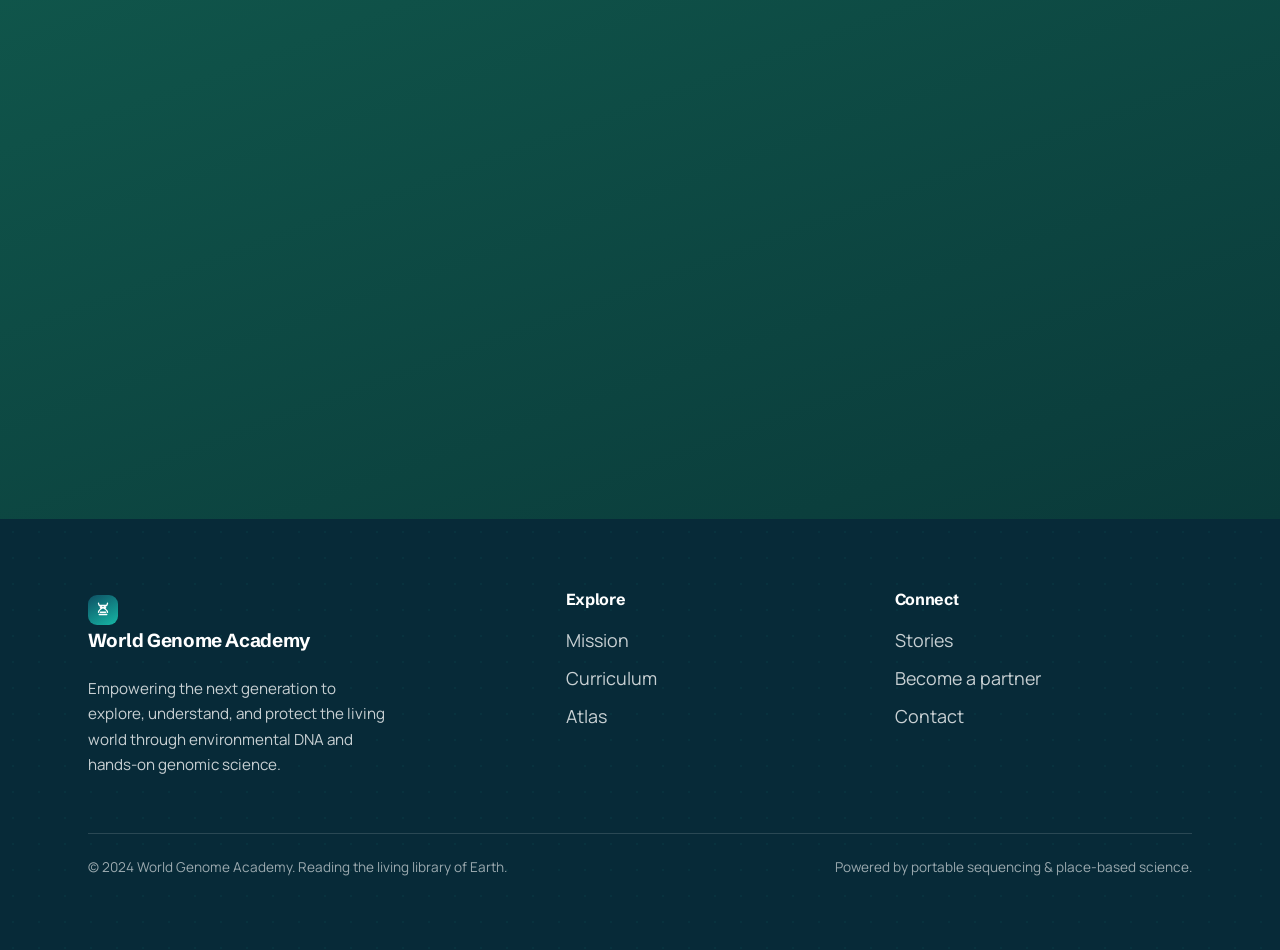
==== commit f23346a1: "Update index.html" ====
--- a/index.html
+++ b/index.html
@@ -132,7 +132,7 @@
         <a class="btn btn-outline" href="mission.html">What environmental DNA reveals</a>
       </div>
       <div class="split-media glowframe reveal d2">
-        <img src="images/img11.png" width="1024" height="1000" alt="Glowing DNA helix submerged in dark water" loading="lazy">
+        <img src="images/img11.png" width="1024" height="1000" alt="Glowing DNA helix submerged in dark water" loading="lazy" style="max-height:500px; width:100%; object-fit:cover;">
       </div>
     </div>
   </section>
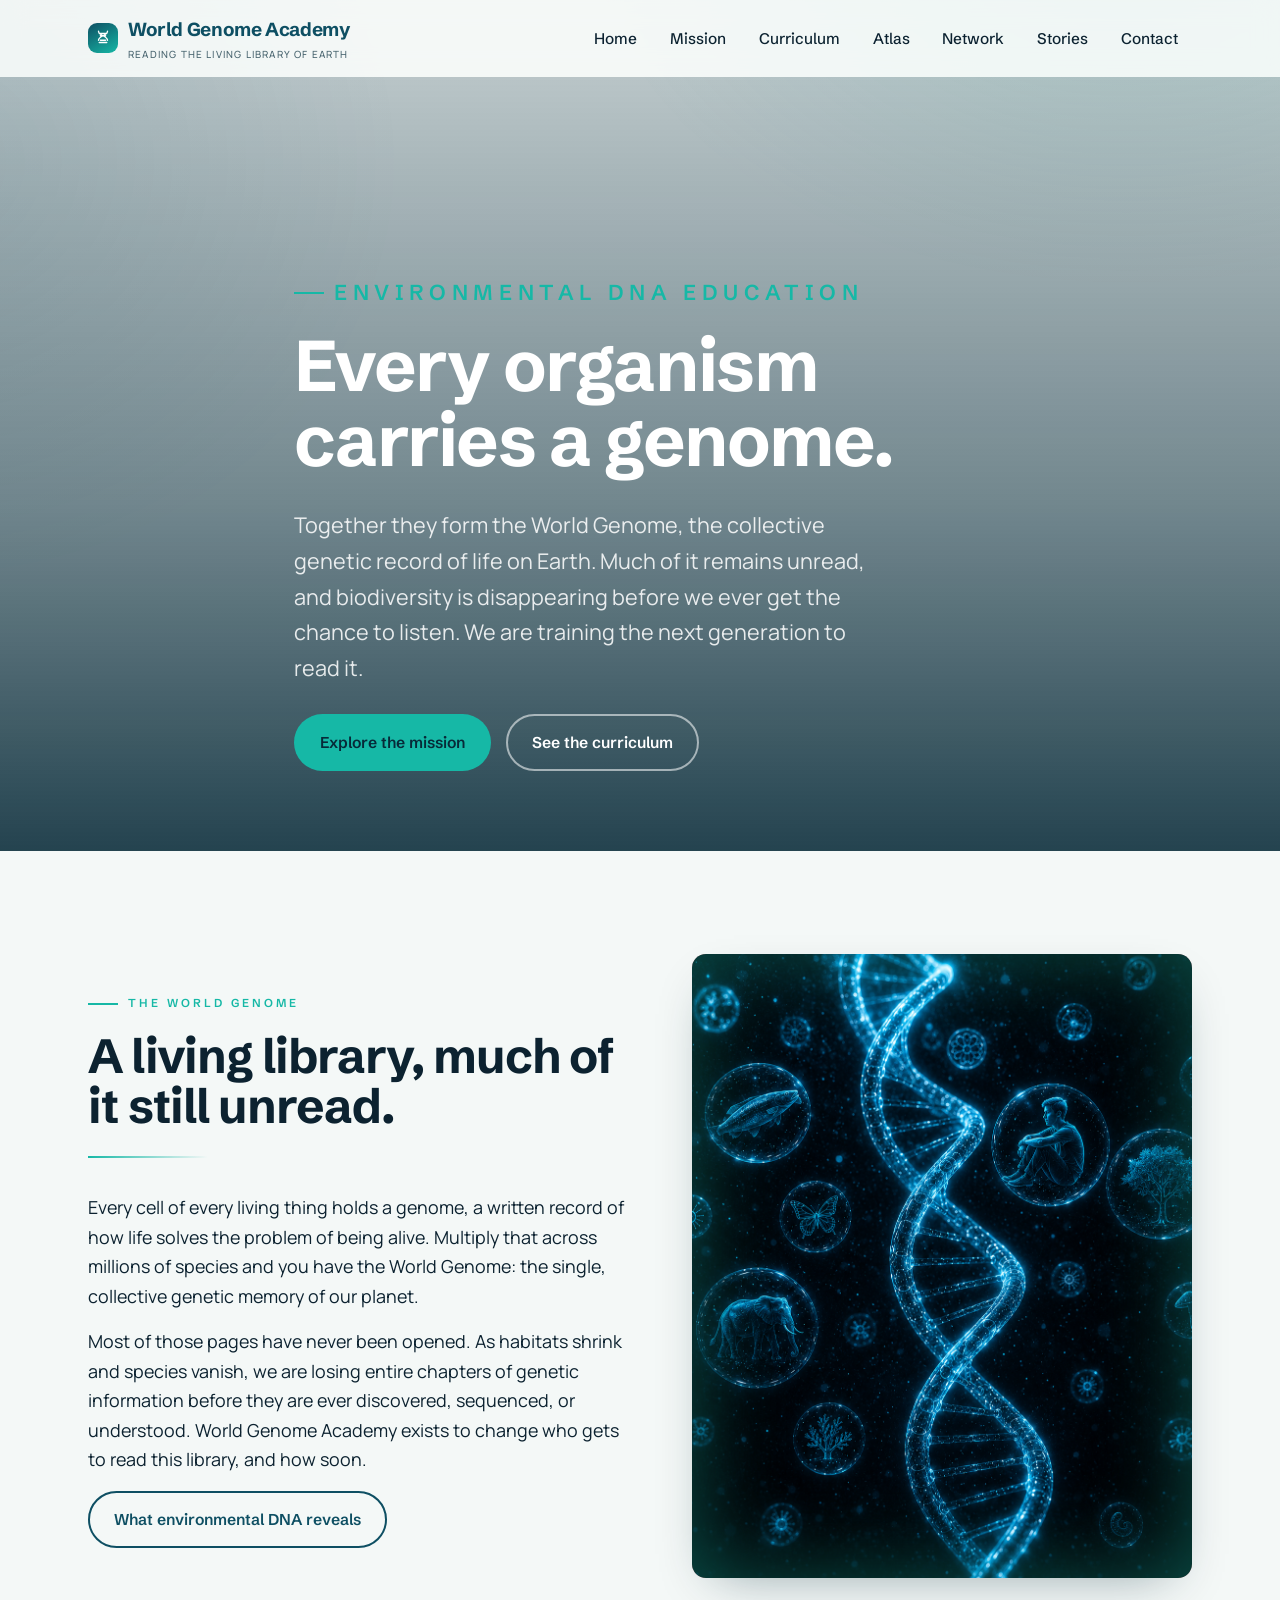
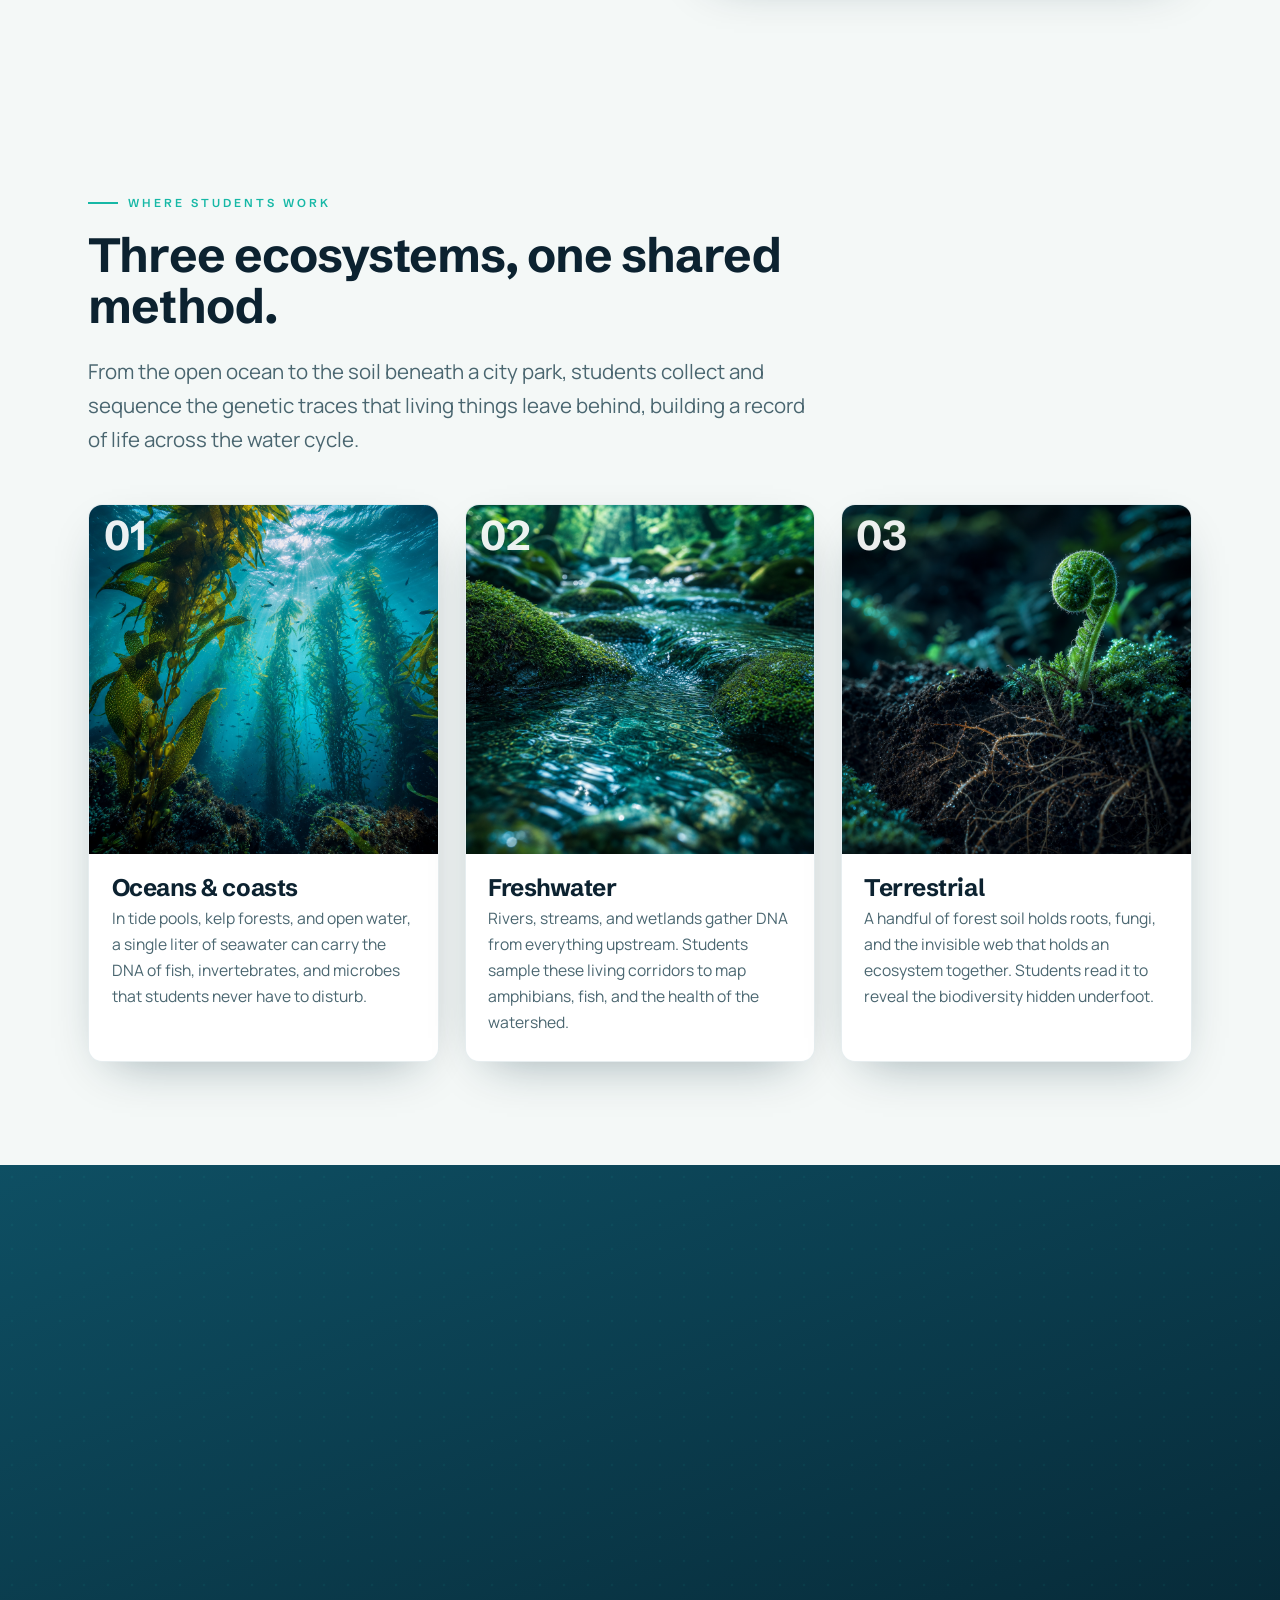
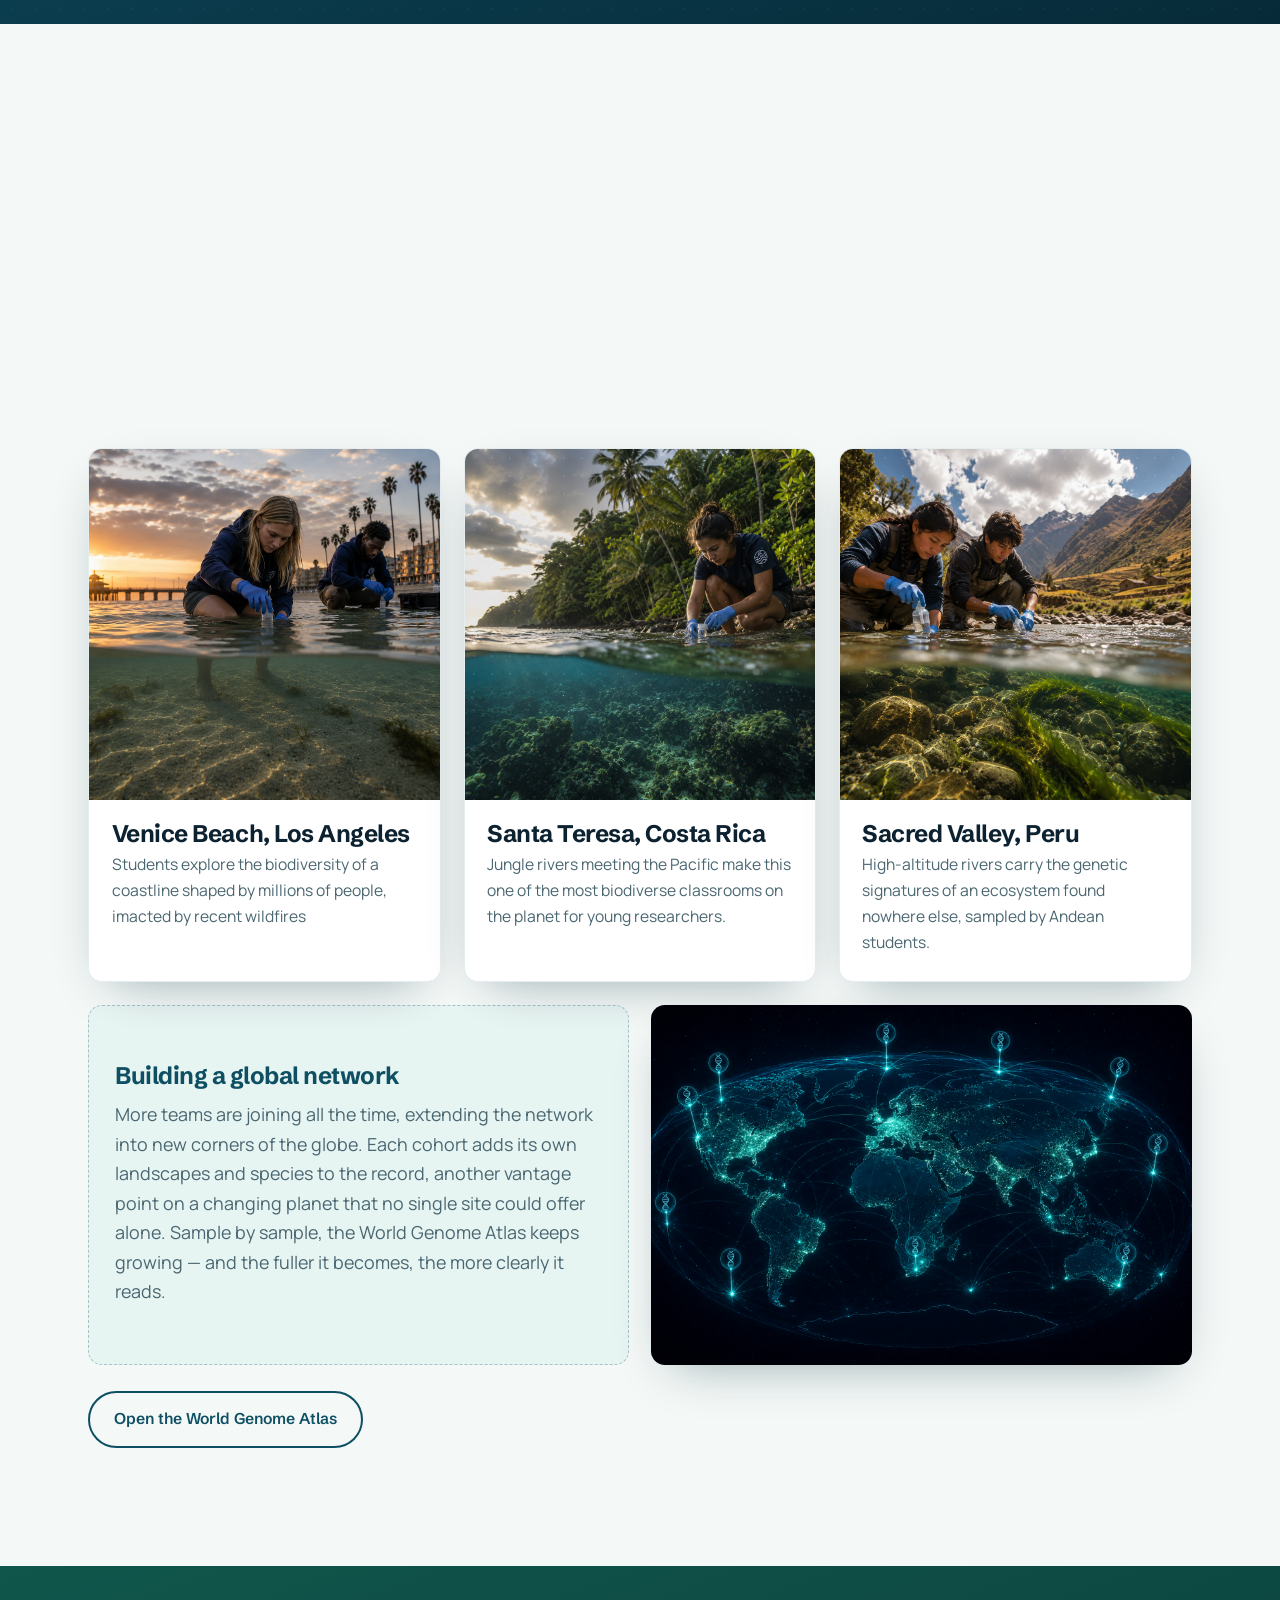
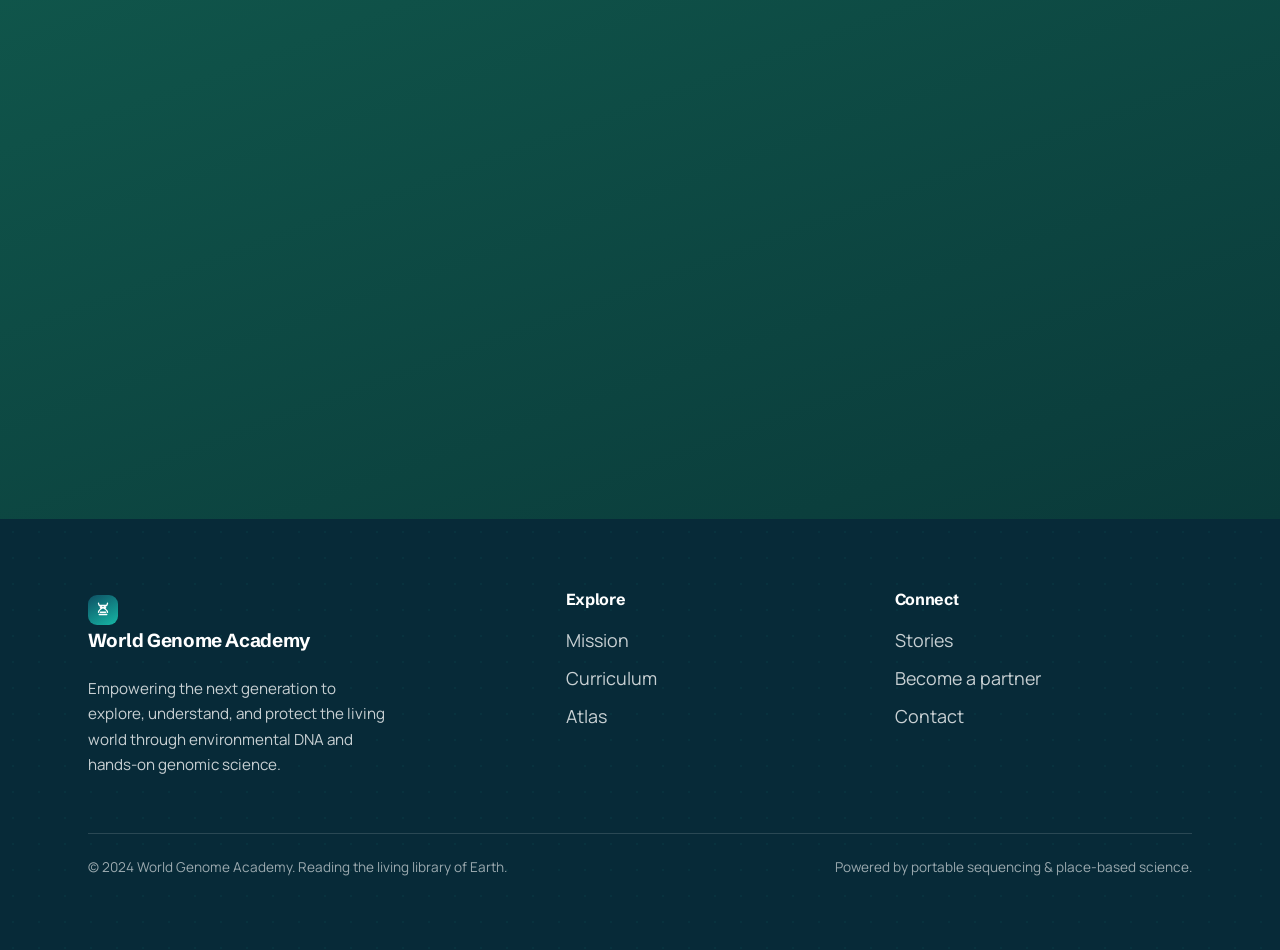
==== commit ccc08845: "Update index.html" ====
--- a/index.html
+++ b/index.html
@@ -132,7 +132,7 @@
         <a class="btn btn-outline" href="mission.html">What environmental DNA reveals</a>
       </div>
       <div class="split-media glowframe reveal d2">
-        <img src="images/img11.png" width="1024" height="1000" alt="Glowing DNA helix submerged in dark water" loading="lazy" style="max-height:500px; width:100%; object-fit:cover;">
+        <img src="images/img11.png" width="1024" height="1000" alt="Glowing DNA helix submerged in dark water" loading="lazy">
       </div>
     </div>
   </section>
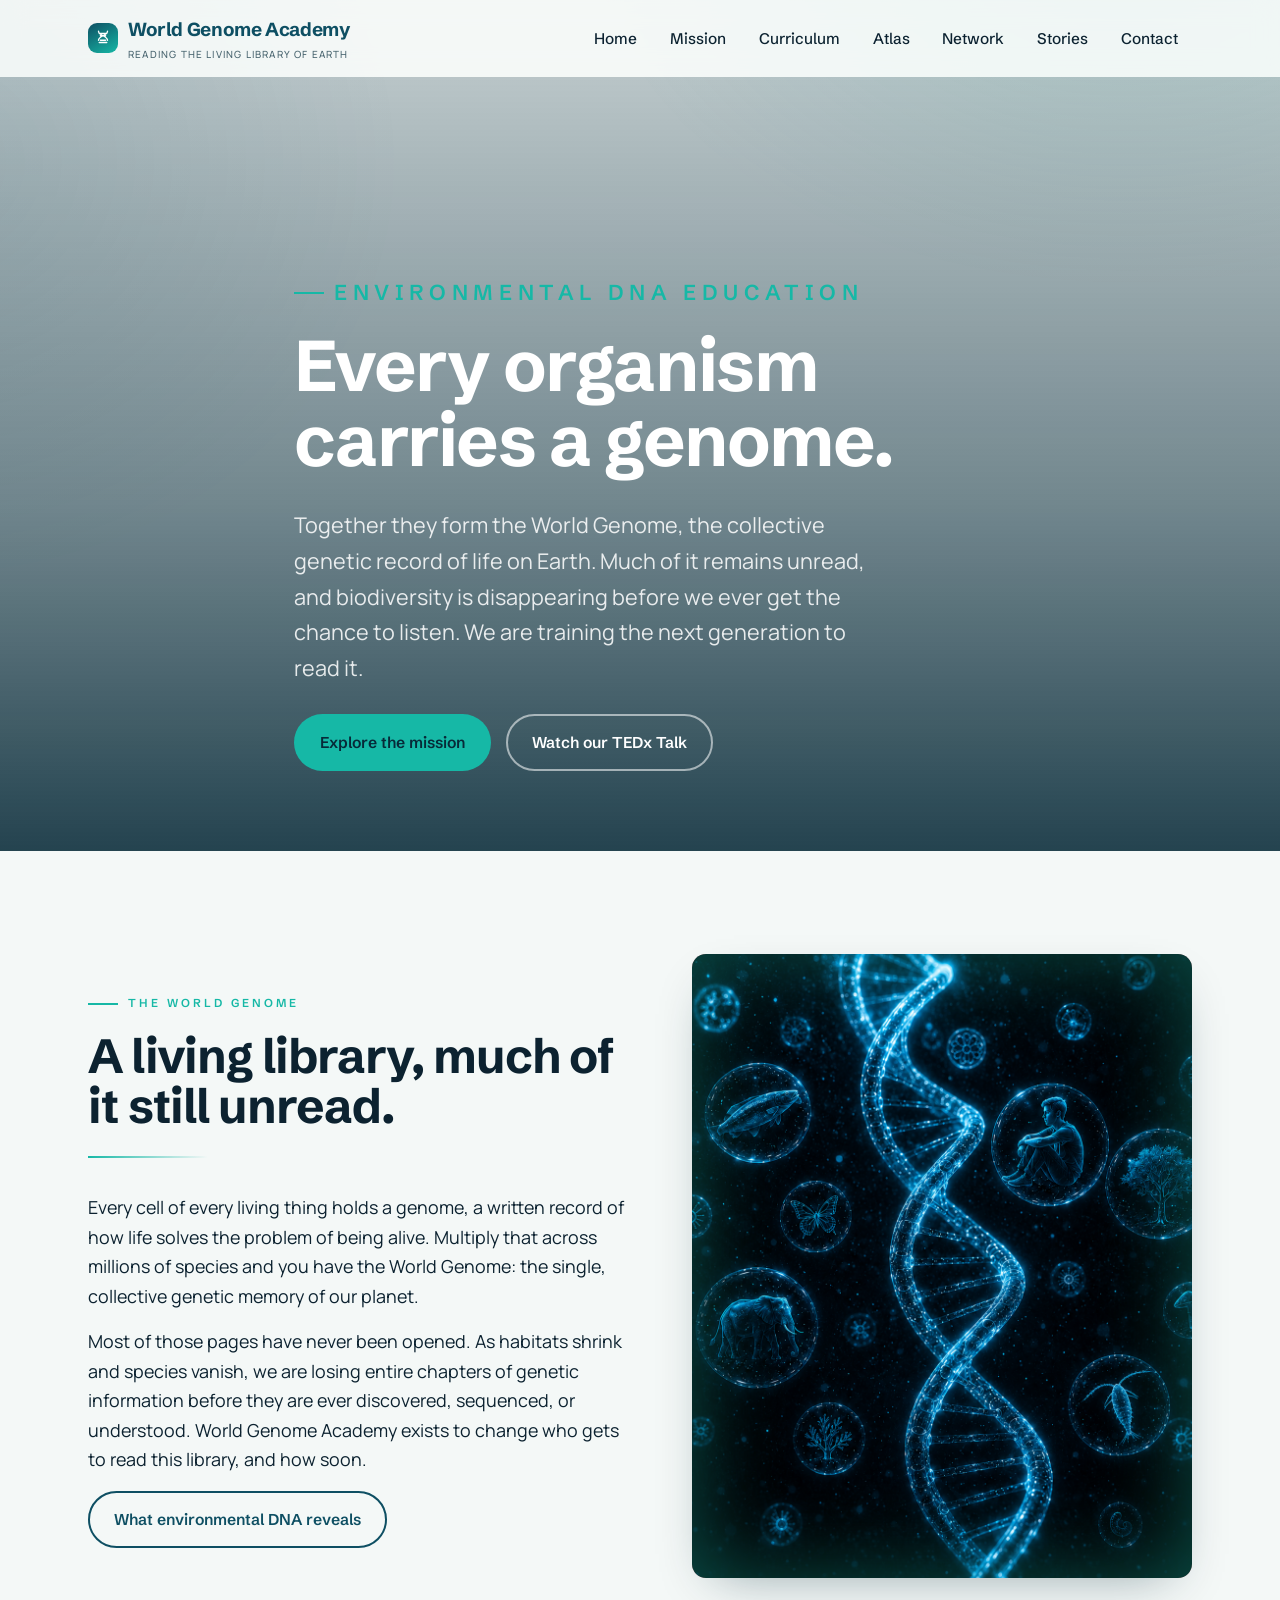
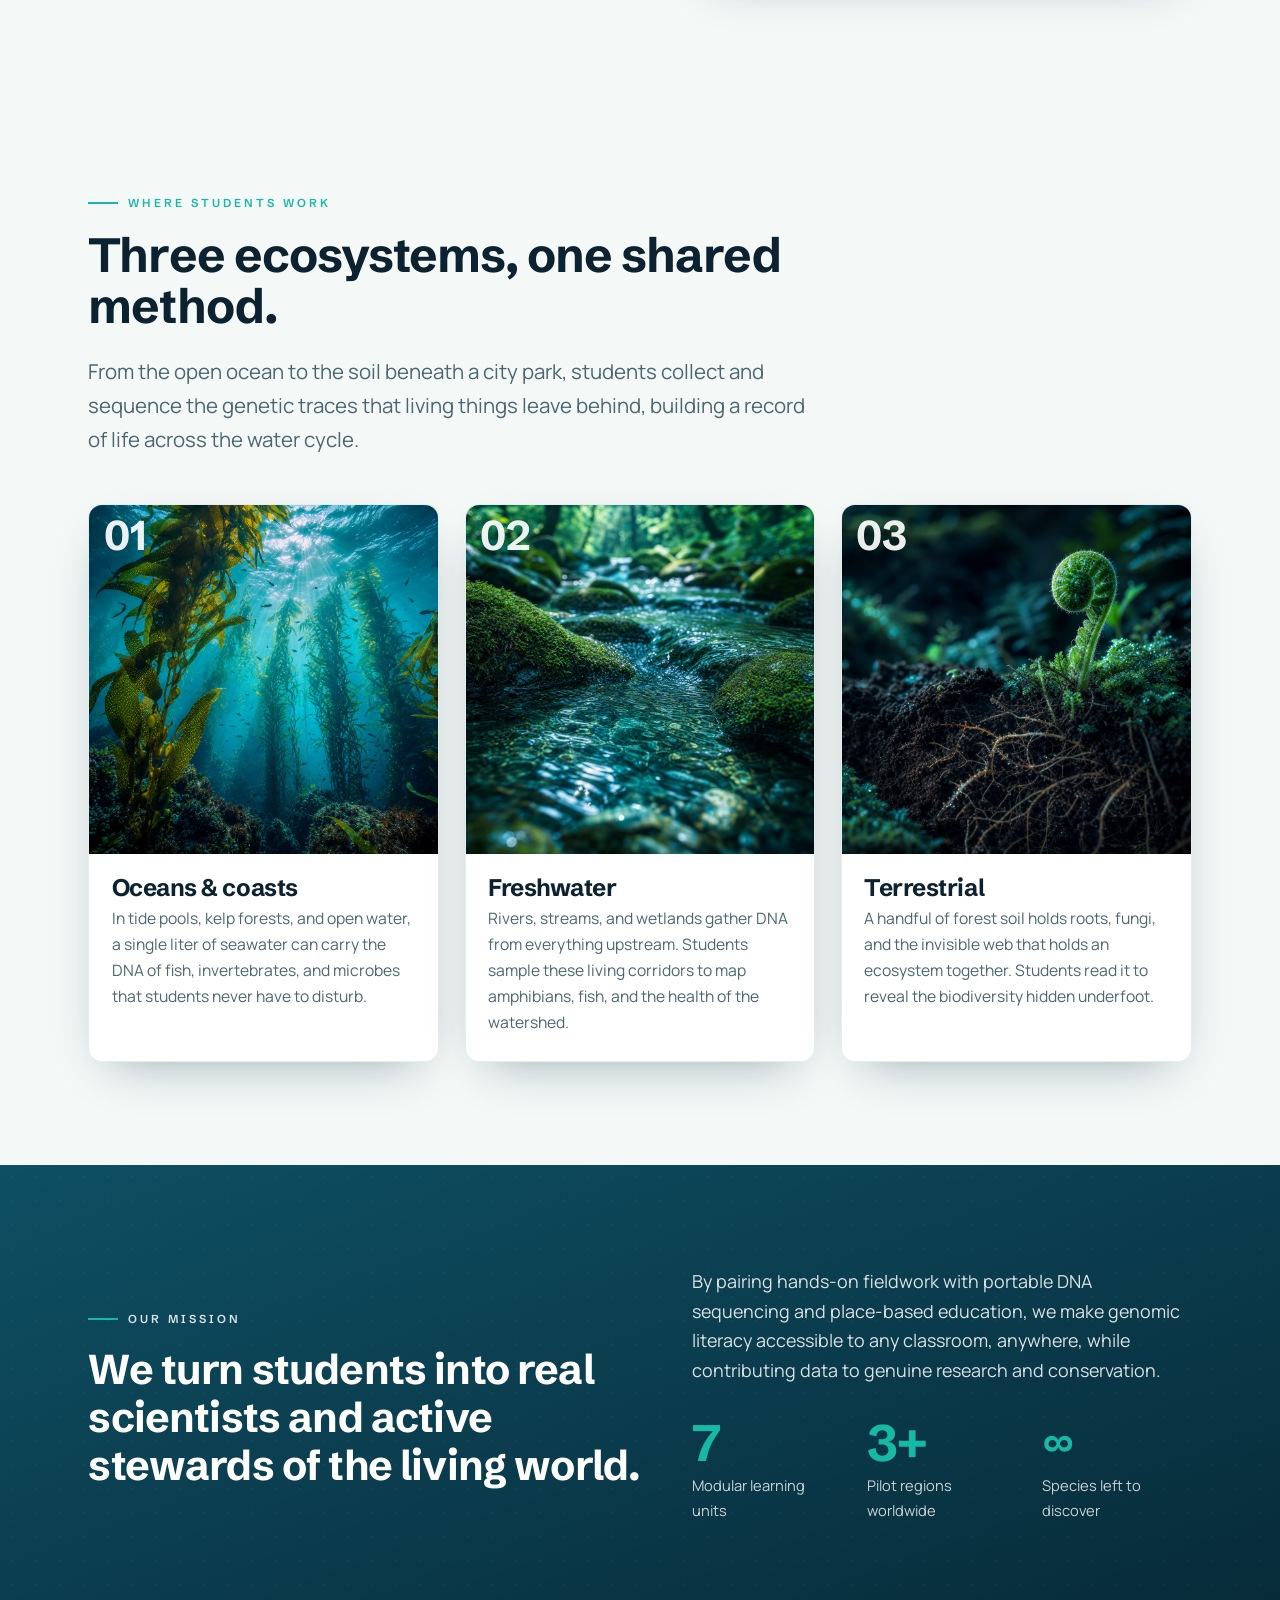
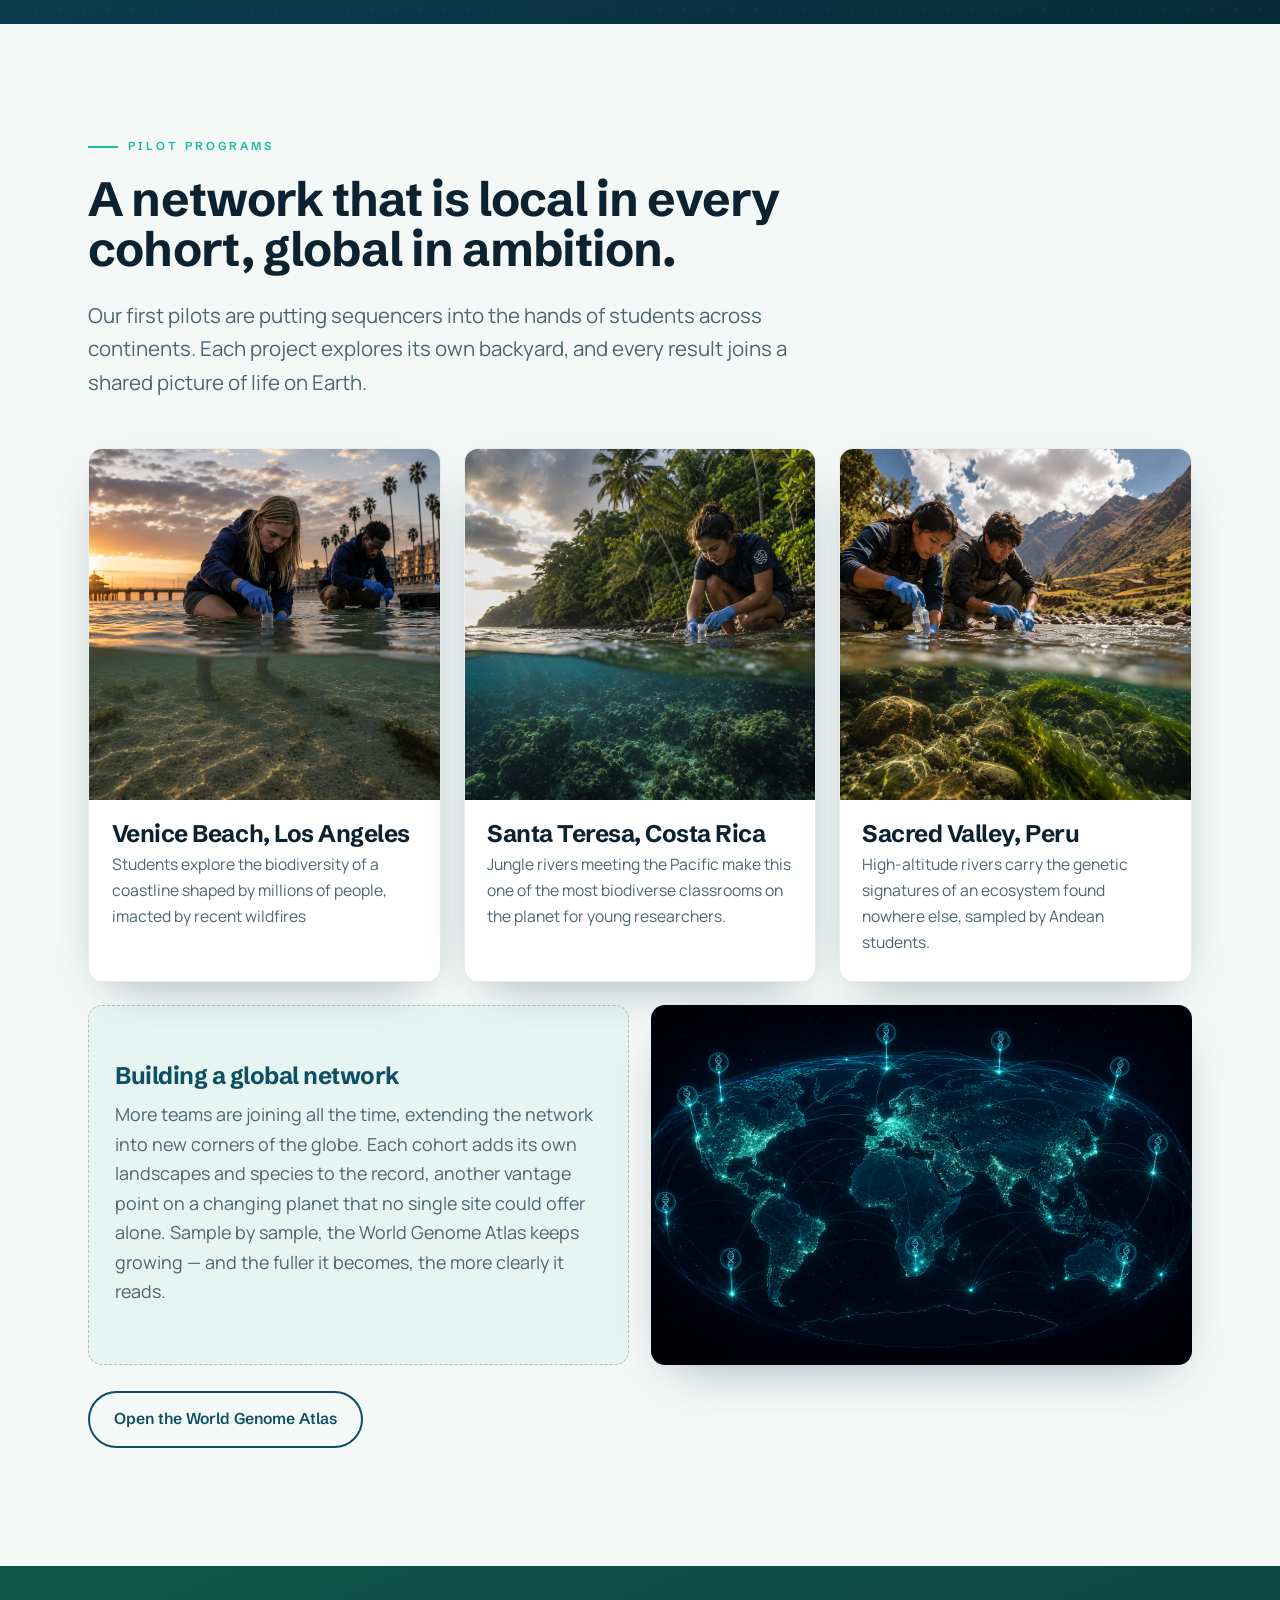
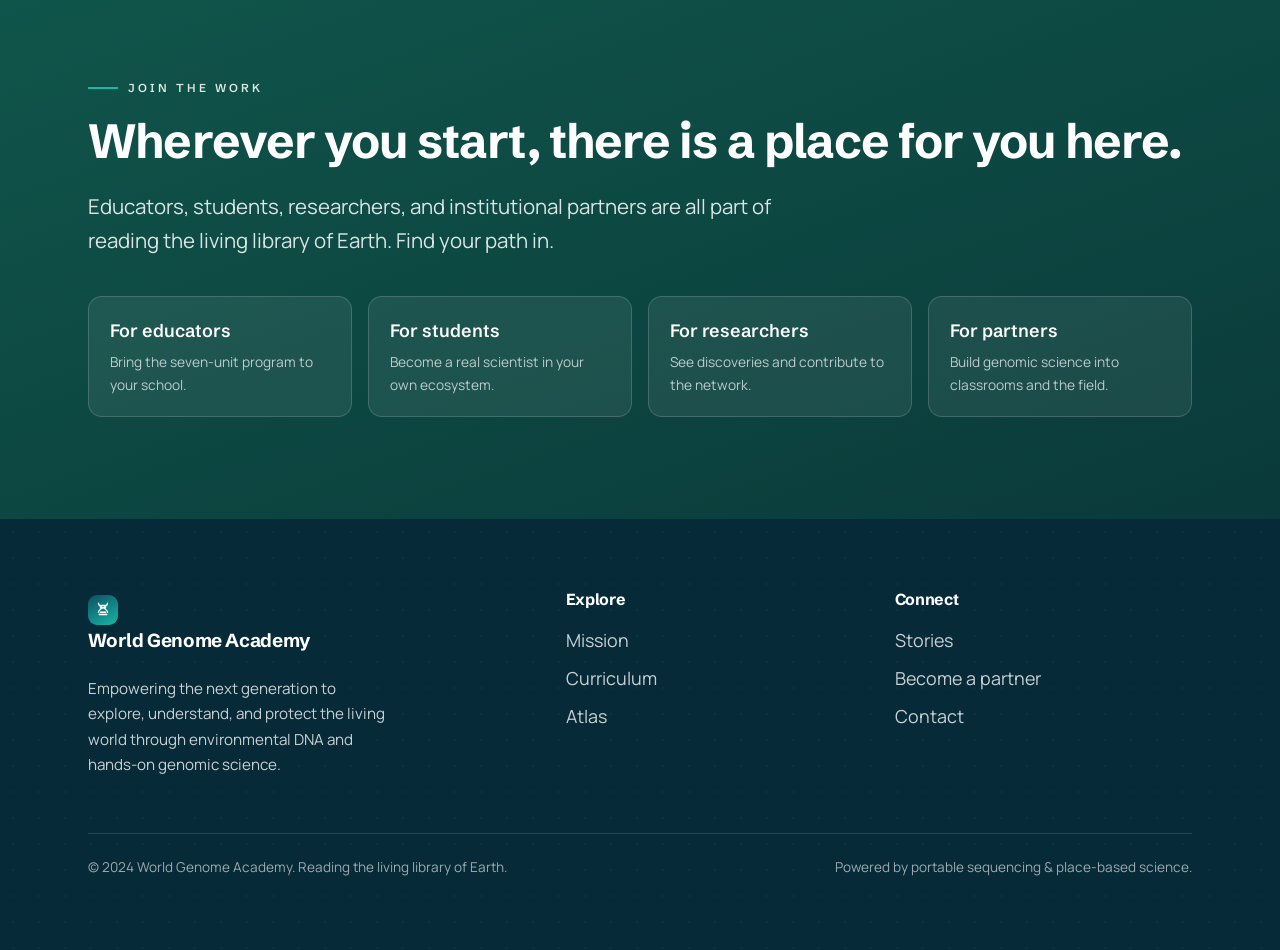
==== commit a2cb66f3: "Update index.html" ====
--- a/index.html
+++ b/index.html
@@ -115,7 +115,7 @@
       <p class="reveal d2">Together they form the World Genome, the collective genetic record of life on Earth. Much of it remains unread, and biodiversity is disappearing before we ever get the chance to listen. We are training the next generation to read it.</p>
       <div class="hero-cta reveal d3">
         <a class="btn btn-primary" href="mission.html">Explore the mission</a>
-        <a class="btn btn-ghost" href="curriculum.html">See the curriculum</a>
+<a class="btn btn-ghost" href="https://www.youtube.com/watch?v=HsFrquURjMg" target="_blank" rel="noopener">Watch our TEDx Talk</a>
       </div>
     </div>
   </section>
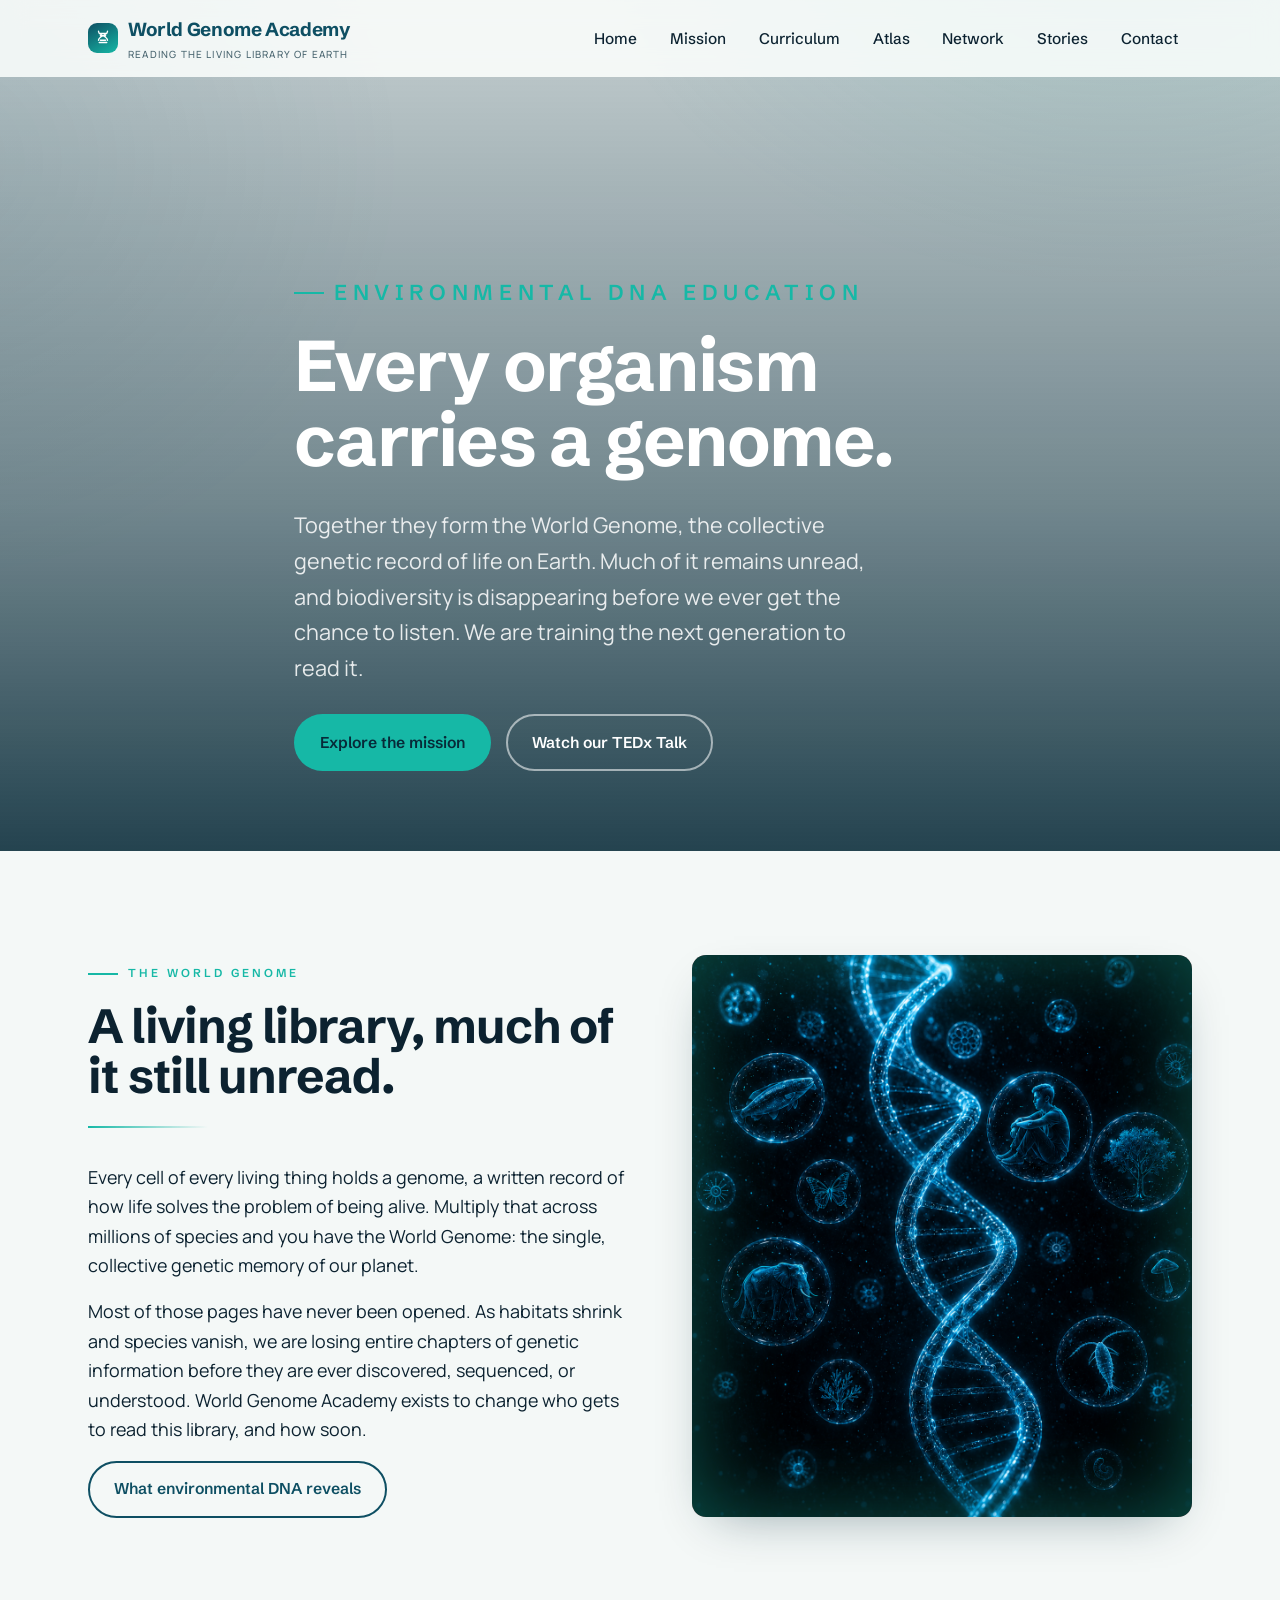
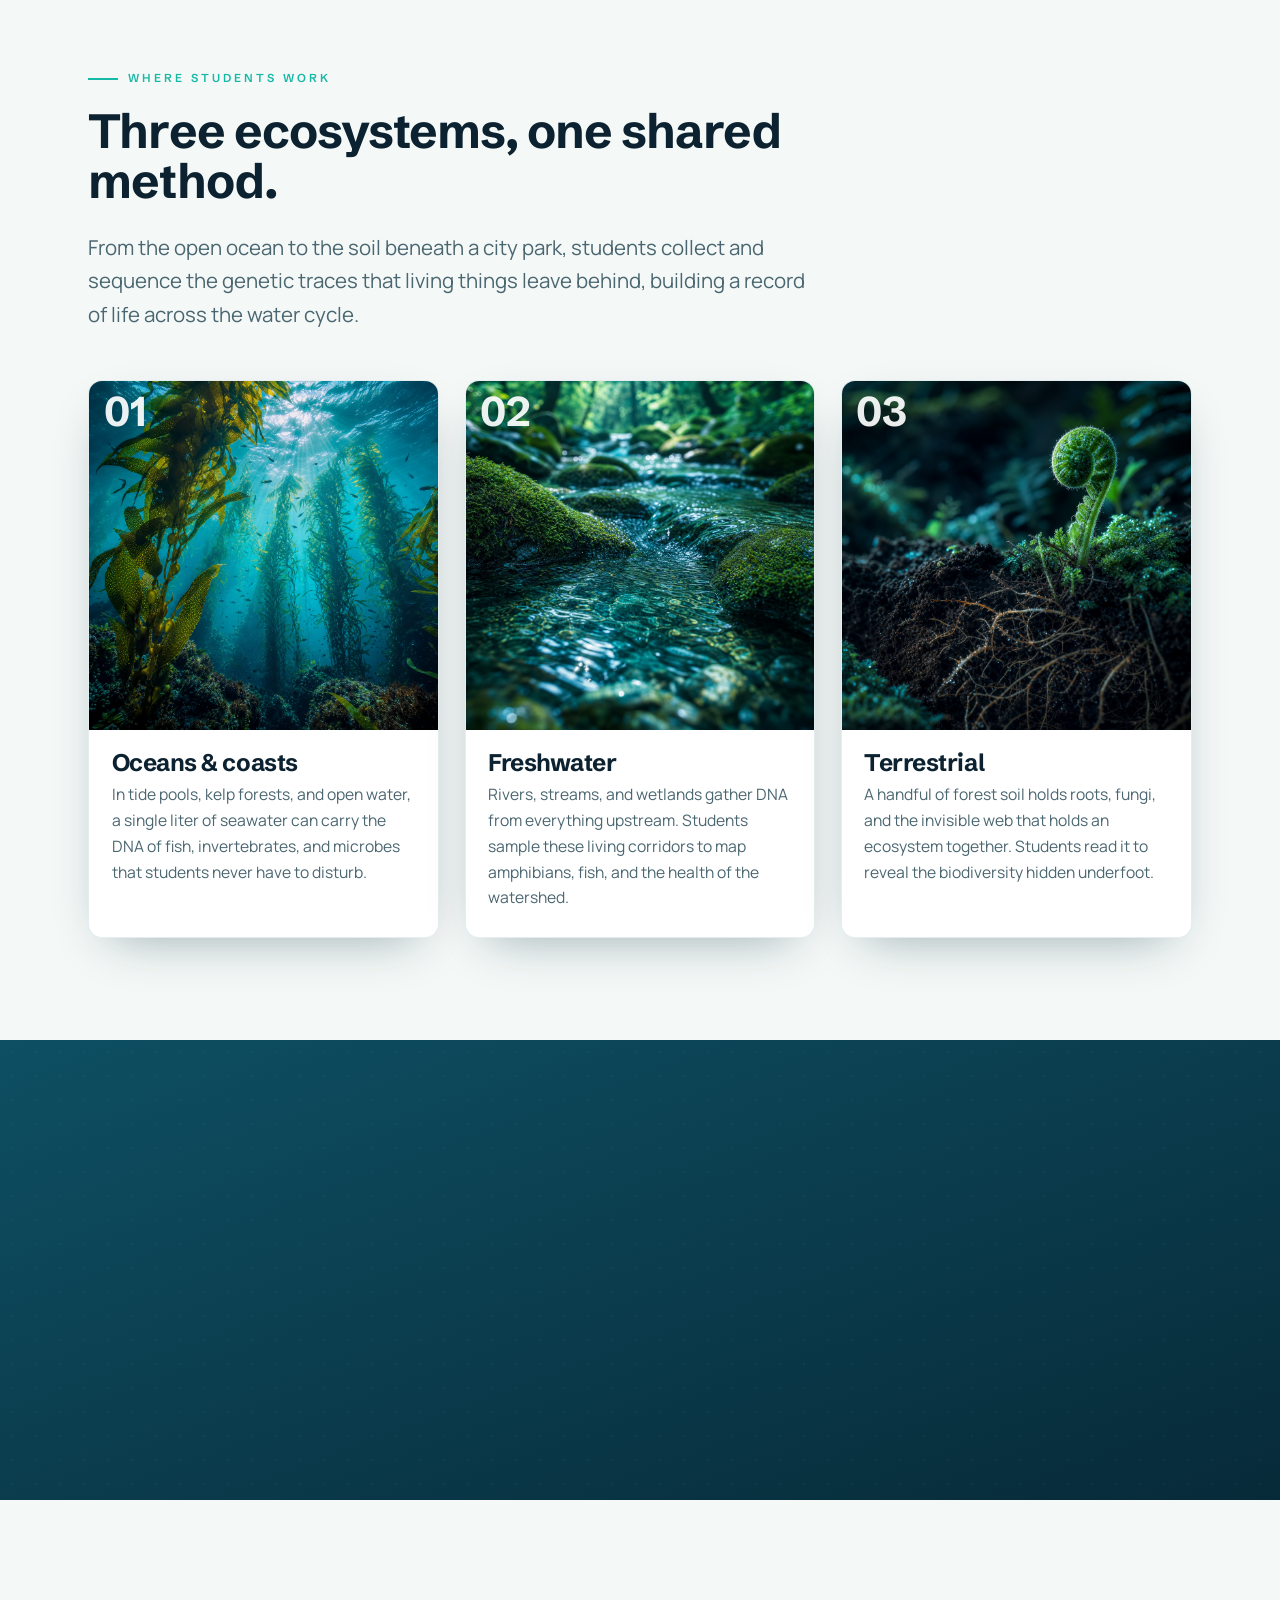
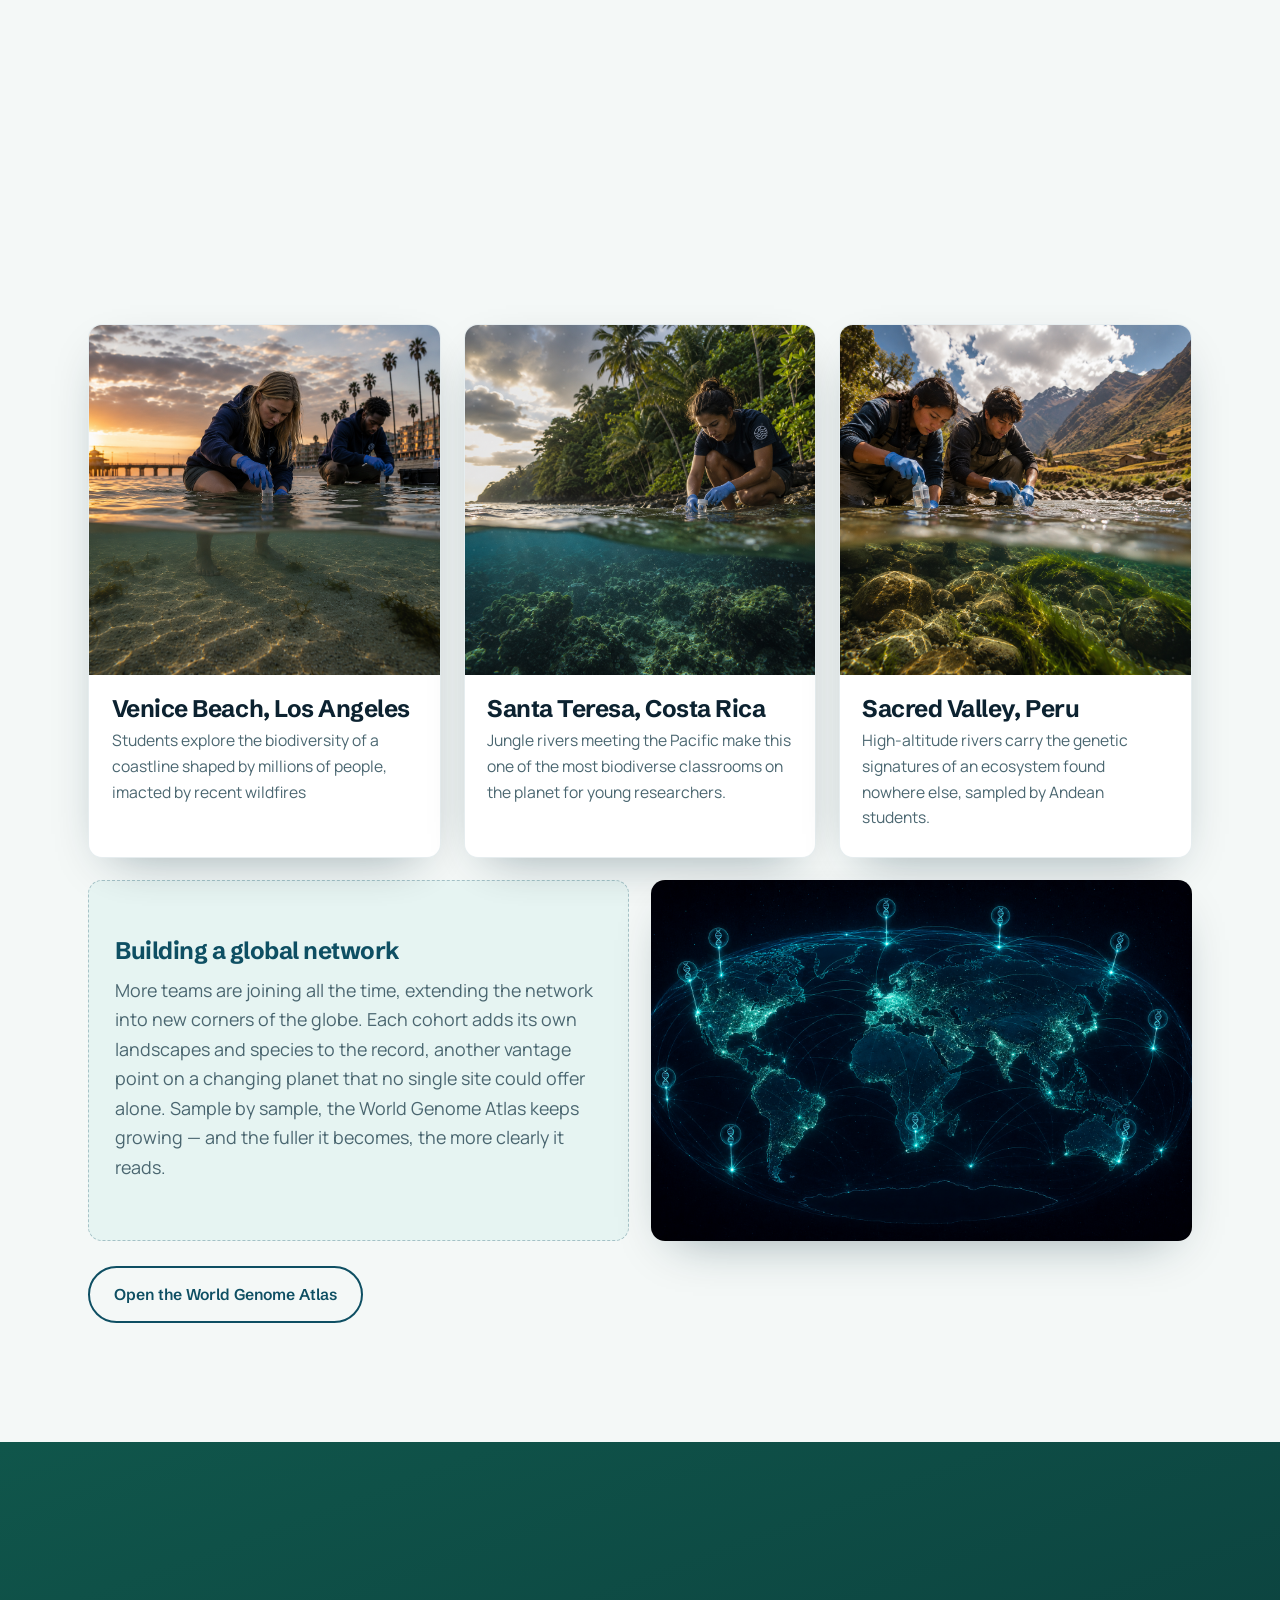
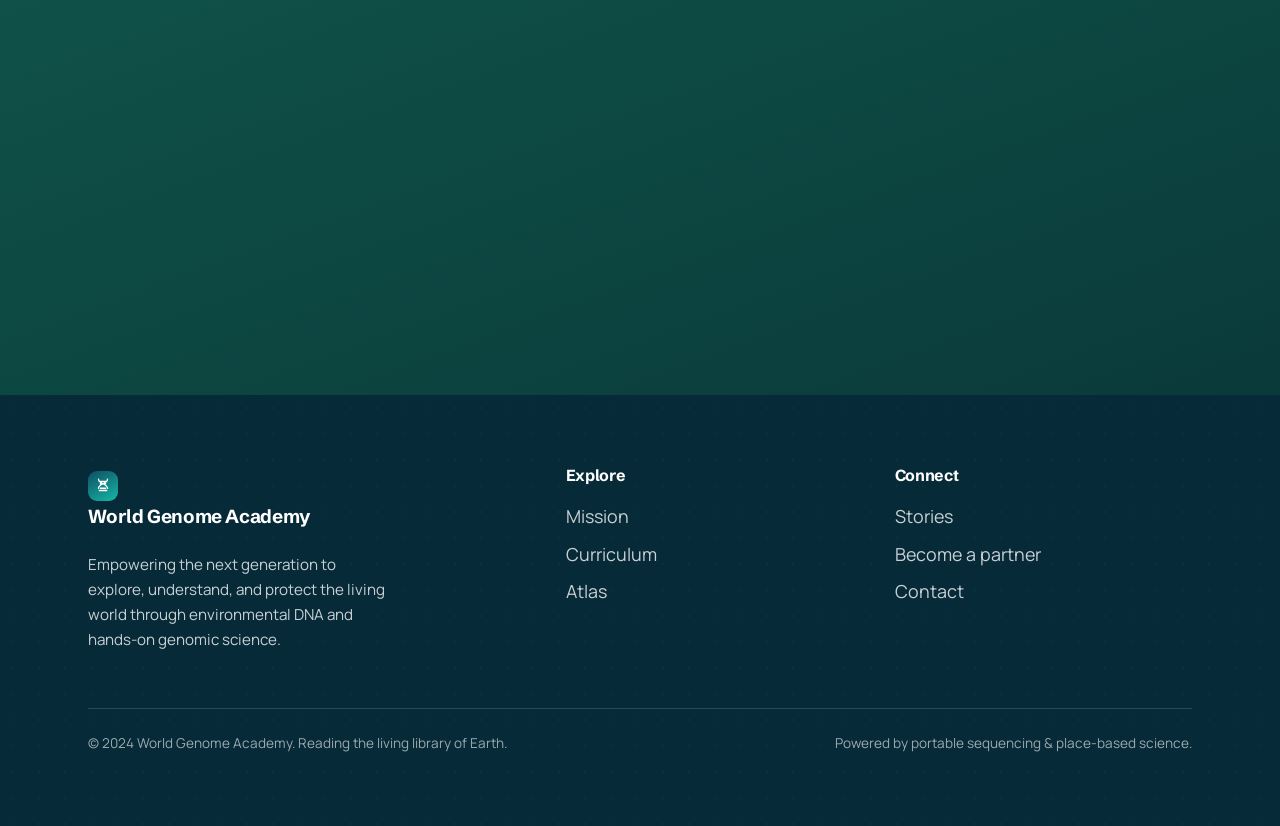
==== commit 1dc3d4b6: "Update index.html" ====
--- a/index.html
+++ b/index.html
@@ -13,7 +13,9 @@
 <style>
   /* Home-only flourishes */
   .concept-strand{position:relative}
-  .concept-strand .split-media{aspect-ratio:4/5}
+  .concept-strand .split-media{aspect-ratio:4/4.5}
+  /* Bring the "Where students work" section closer to the World Genome section above it */
+  .concept-strand + .section{margin-top:-4rem}
   .concept-strand .glowframe::after{
     content:"";position:absolute;inset:0;
     box-shadow:inset 0 0 90px rgba(22,184,166,.45);
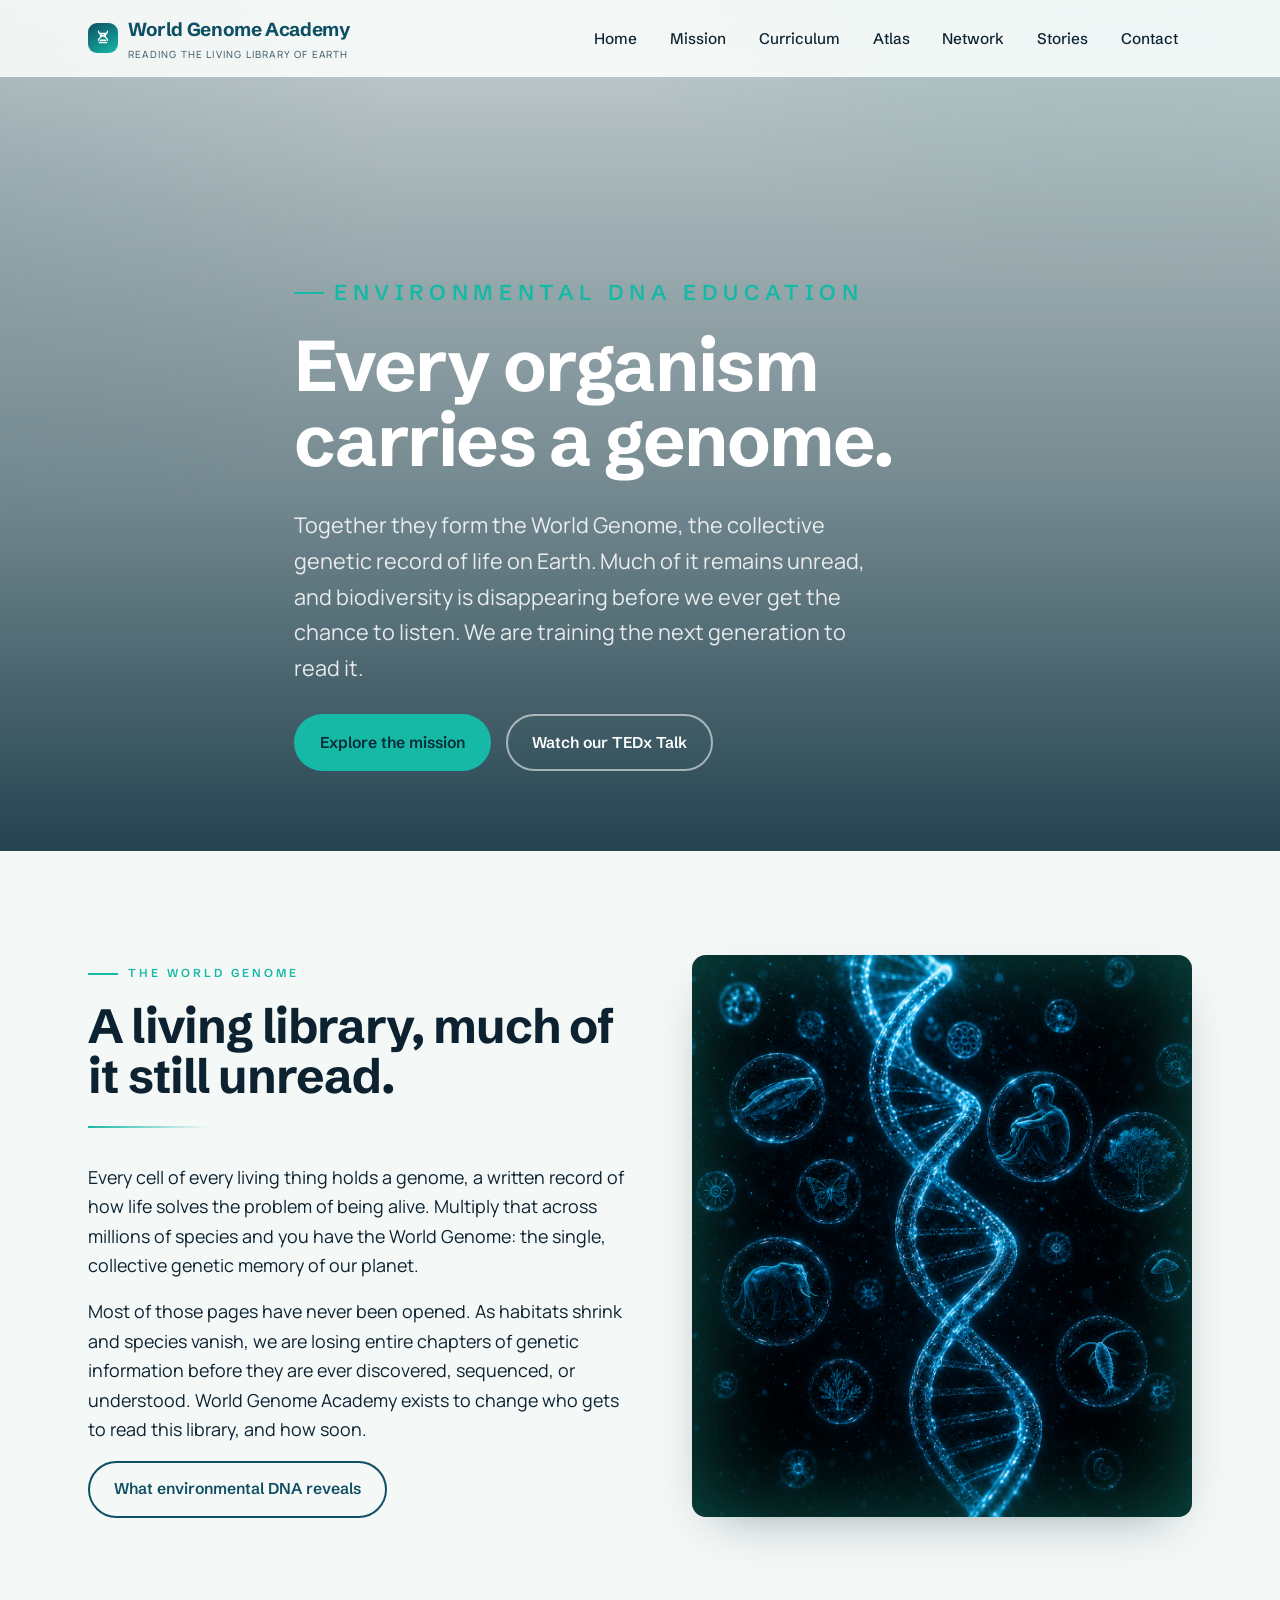
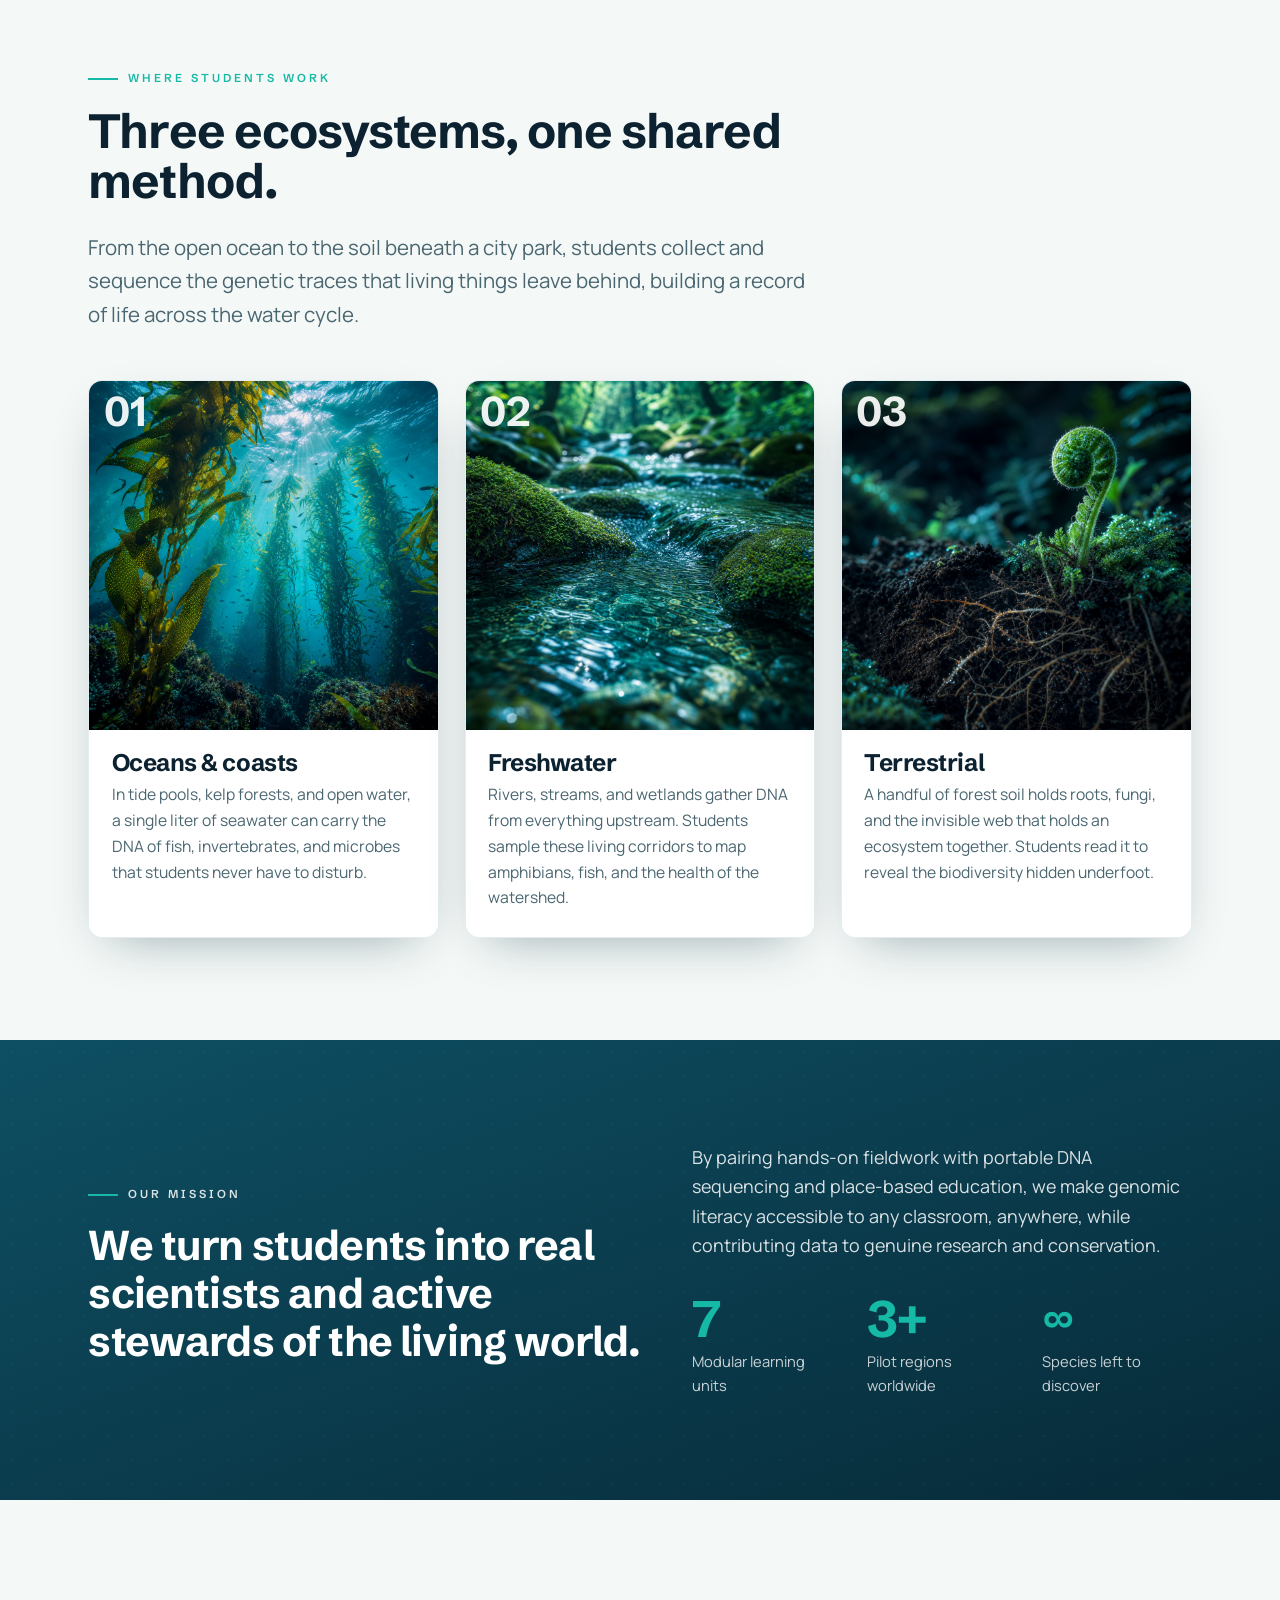
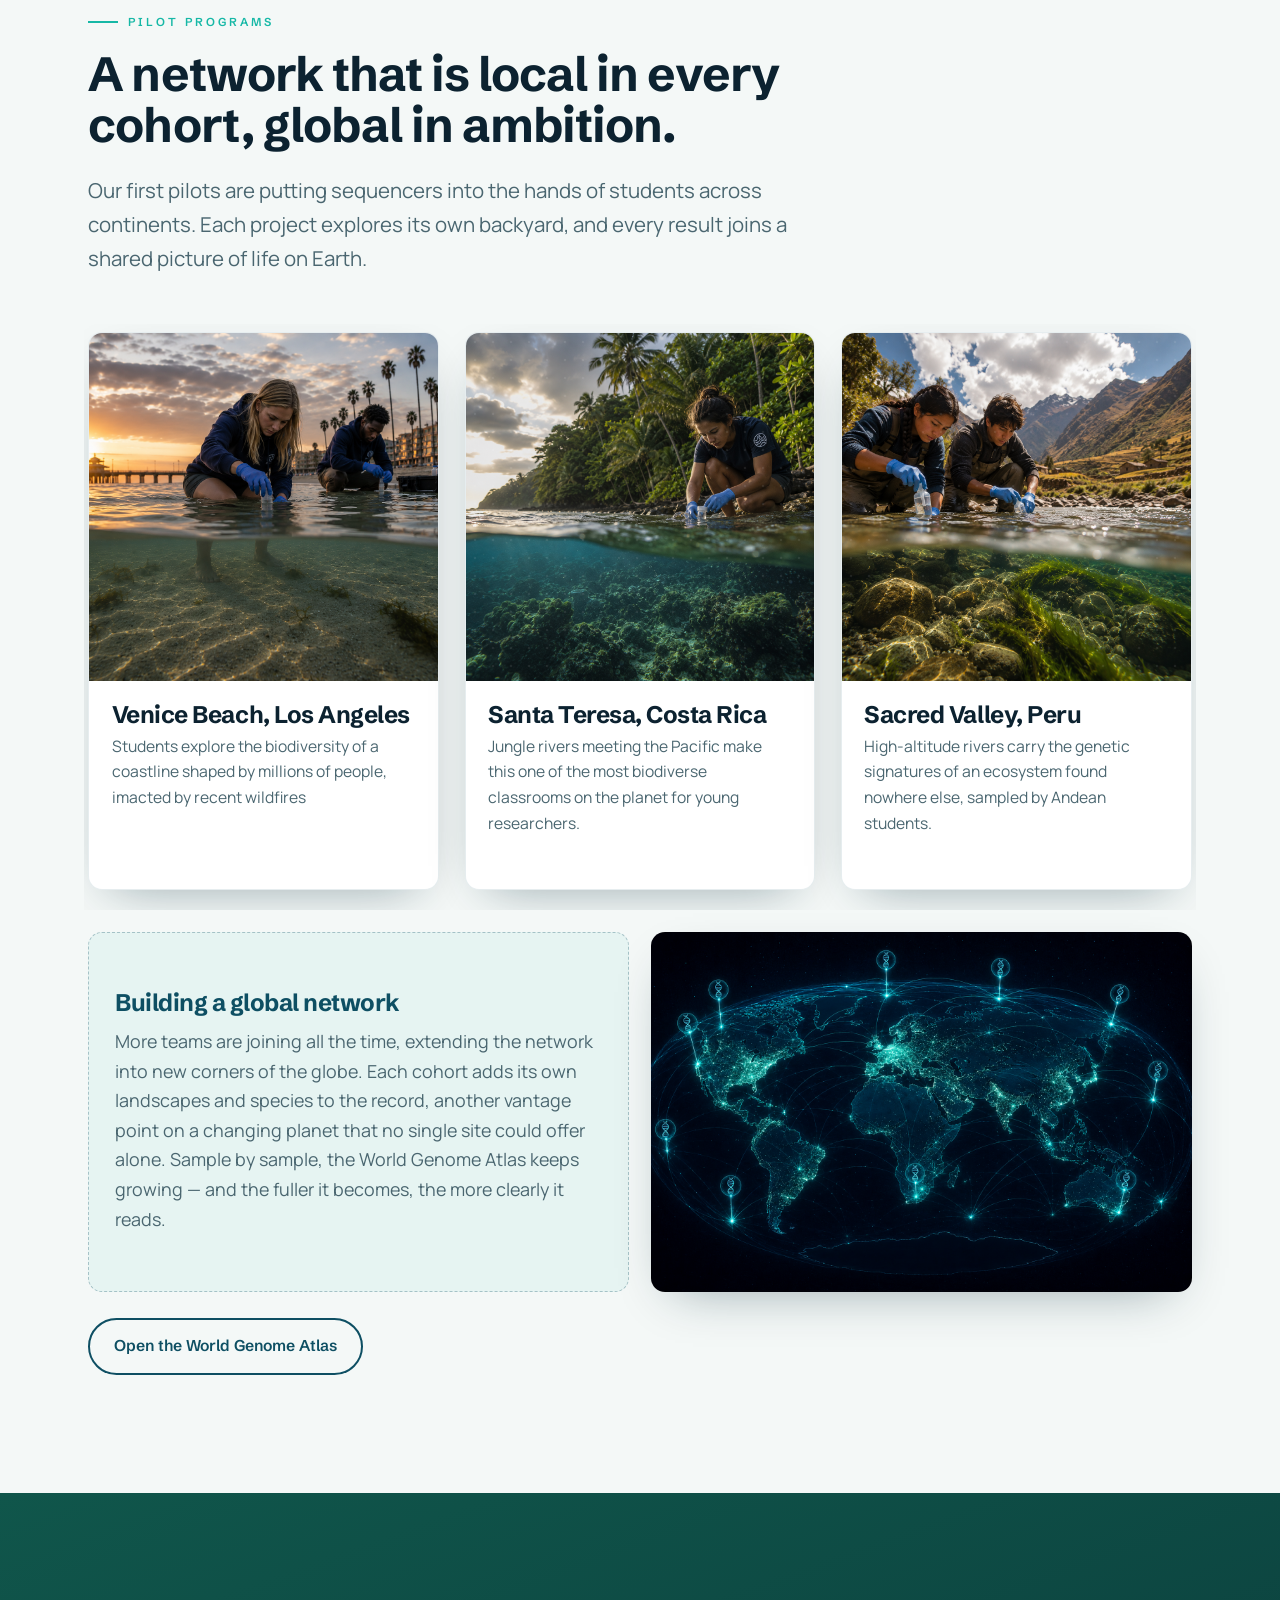
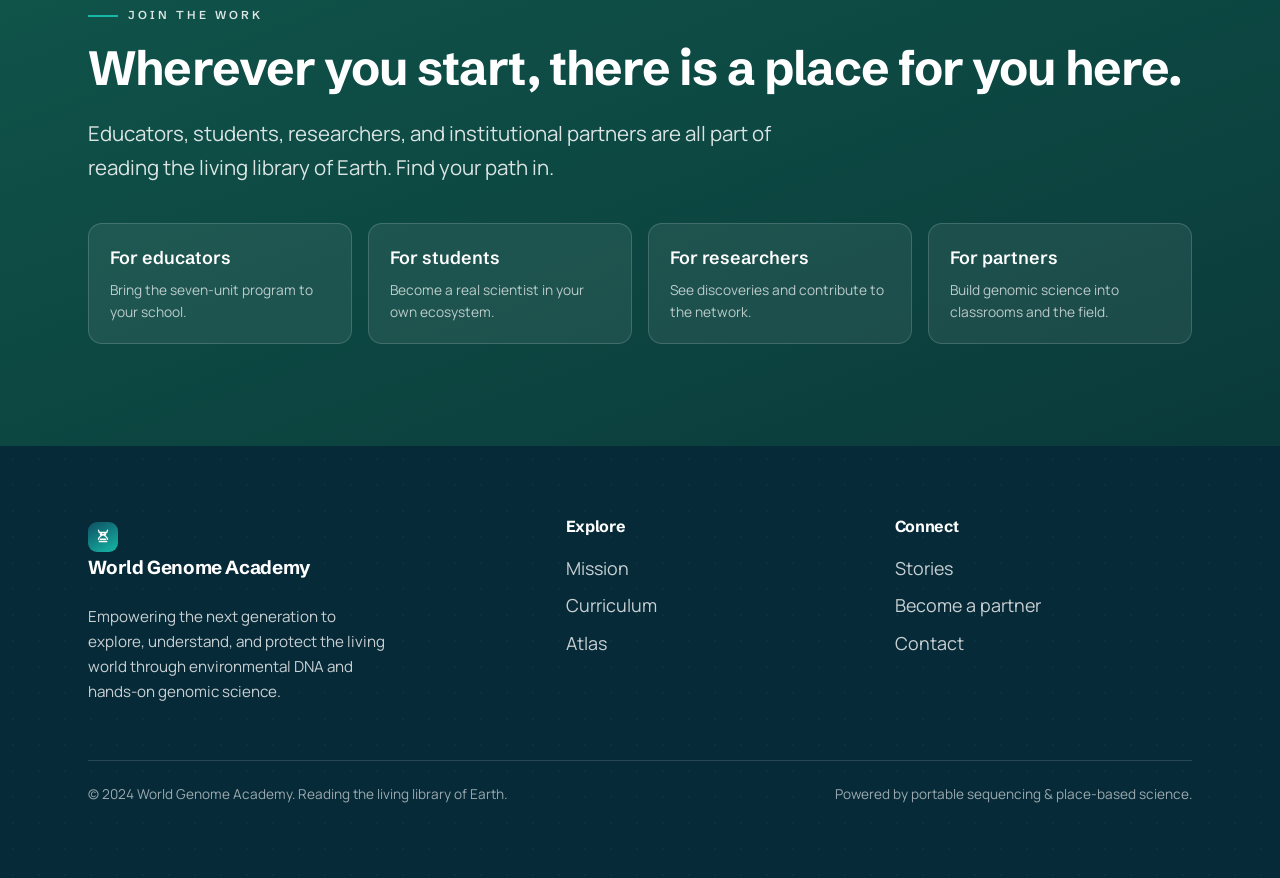
==== commit 7ab3890a: "Update index.html" ====
--- a/index.html
+++ b/index.html
@@ -64,6 +64,35 @@
       flex:0 0 80%;                    /* each card ~80% wide, next peeks in */
       scroll-snap-align:center;
     }
+  }
+
+  /* Pilot programs: always one row, scroll sideways as more projects are added */
+  .pilot-scroll{
+    display:flex;
+    gap:1.6rem;
+    overflow-x:auto;
+    scroll-snap-type:x mandatory;
+    -webkit-overflow-scrolling:touch;
+    /* vertical padding so card shadows aren't clipped by the scroll container */
+    padding:.5rem .25rem 1.25rem;
+    margin-inline:-.25rem;
+    scroll-padding-inline:.25rem;
+  }
+  .pilot-scroll .card{
+    /* exactly three across on desktop (2 gaps of 1.6rem); 4th+ card overflows and scrolls */
+    flex:0 0 calc((100% - 3.2rem) / 3);
+    scroll-snap-align:start;
+  }
+  /* thin, on-brand scrollbar */
+  .pilot-scroll{scrollbar-width:thin;scrollbar-color:rgba(14,79,99,.35) transparent}
+  .pilot-scroll::-webkit-scrollbar{height:8px}
+  .pilot-scroll::-webkit-scrollbar-thumb{background:rgba(14,79,99,.3);border-radius:99px}
+  .pilot-scroll::-webkit-scrollbar-track{background:transparent}
+  @media (max-width:900px){
+    .pilot-scroll .card{flex:0 0 68%;}   /* two-ish visible, next peeks in */
+  }
+  @media (max-width:560px){
+    .pilot-scroll .card{flex:0 0 84%;}   /* one at a time on phones */
   }
 </style>
 </head>
@@ -207,7 +236,7 @@
         <h2>A network that is local in every cohort, global in ambition.</h2>
         <p class="lead">Our first pilots are putting sequencers into the hands of students across continents. Each project explores its own backyard, and every result joins a shared picture of life on Earth.</p>
       </div>
-      <div class="grid grid-3">
+      <div class="pilot-scroll">
         <article class="card reveal">
           <div class="card-media">
             <img src="images/img2.png" width="1536" height="1024" loading="lazy">
@@ -237,6 +266,17 @@
           <div class="card-body">
             <h3>Sacred Valley, Peru</h3>
             <p>High-altitude rivers carry the genetic signatures of an ecosystem found nowhere else, sampled by Andean students.</p>
+          </div>
+        </article>
+        <article class="card reveal d2">
+          <div class="card-media">
+            <div class="ph-figure" role="img" aria-label="Peruvian Amazon illustration in academy palette">
+            <img src="images/img20.png" width="1536" height="1024" loading="lazy">
+            </div>
+          </div>
+          <div class="card-body">
+            <h3>Santa Clara de Ojeal, Peru</h3>
+            <p>Deep in Loreto's Peruvian Amazon, students read the DNA of river and rainforest alongside Indigenous communities who steward one of the most biodiverse frontiers on Earth.</p>
           </div>
         </article>
       </div>
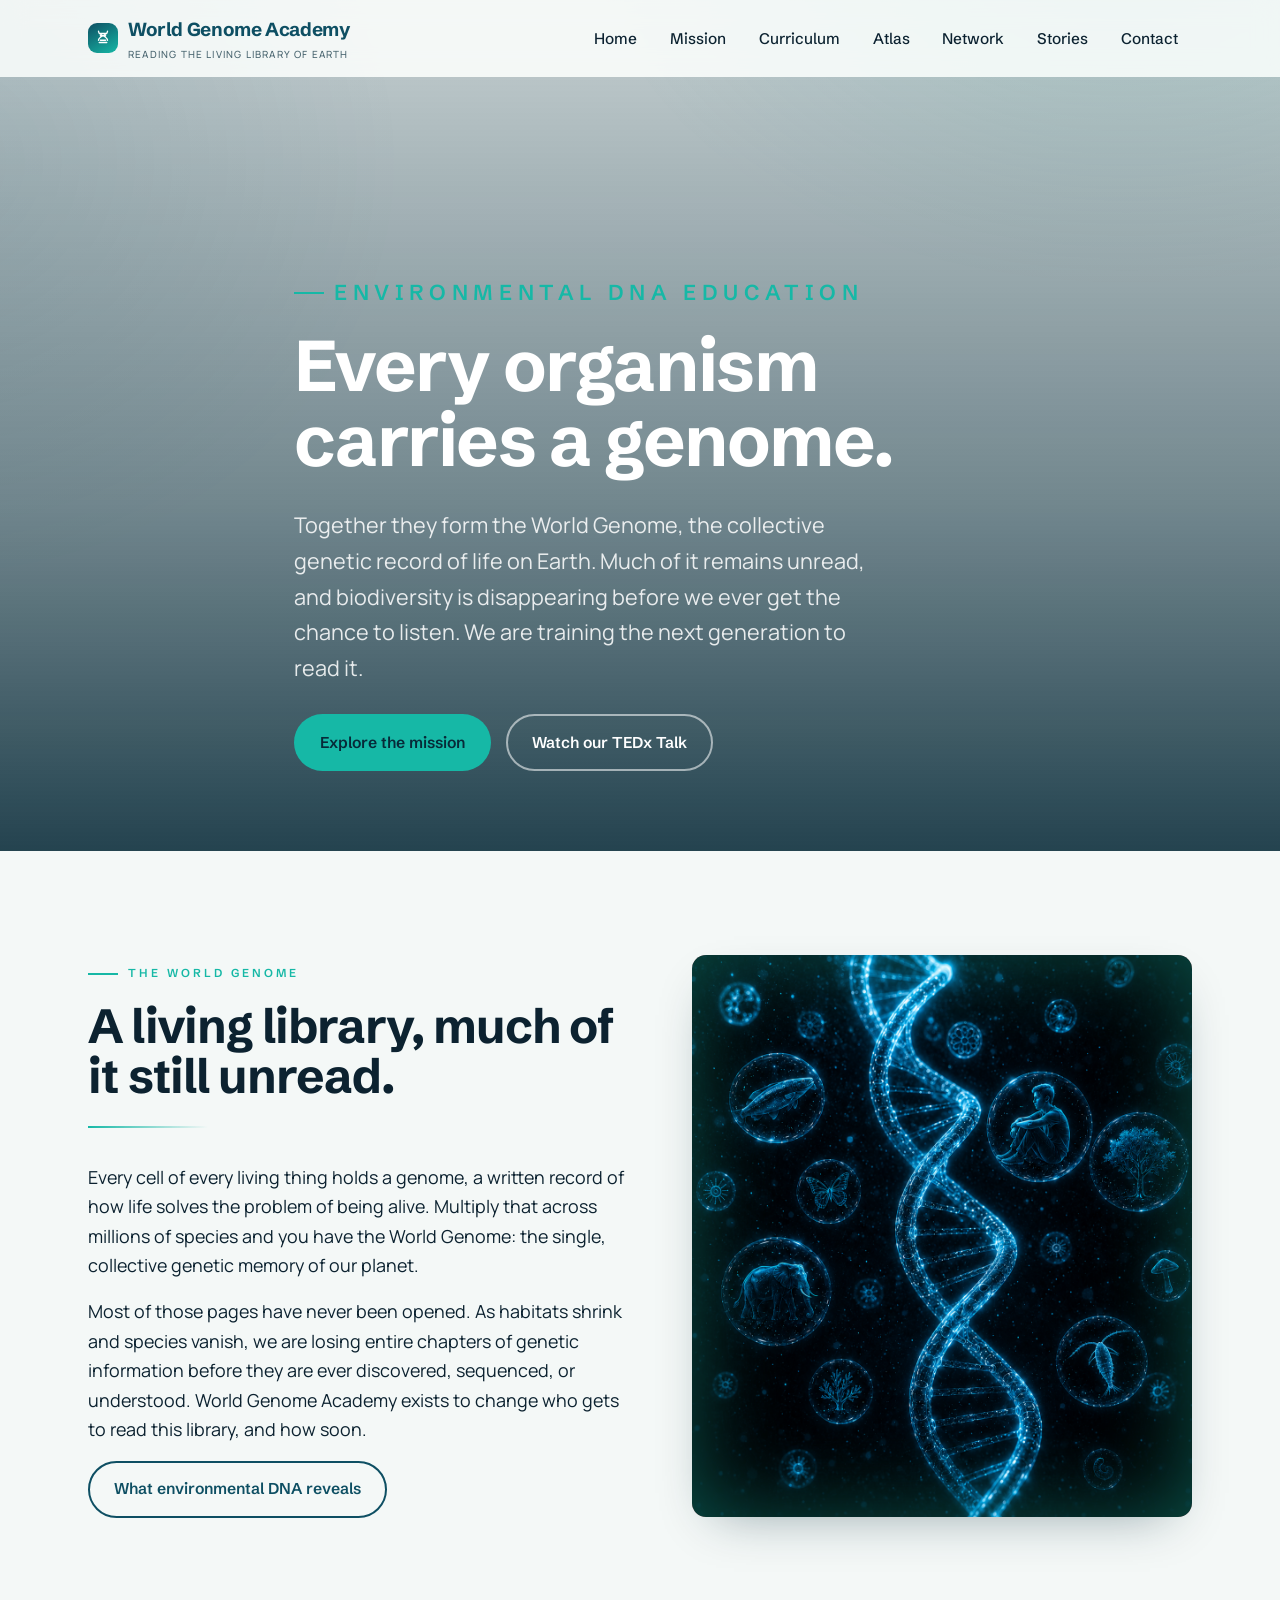
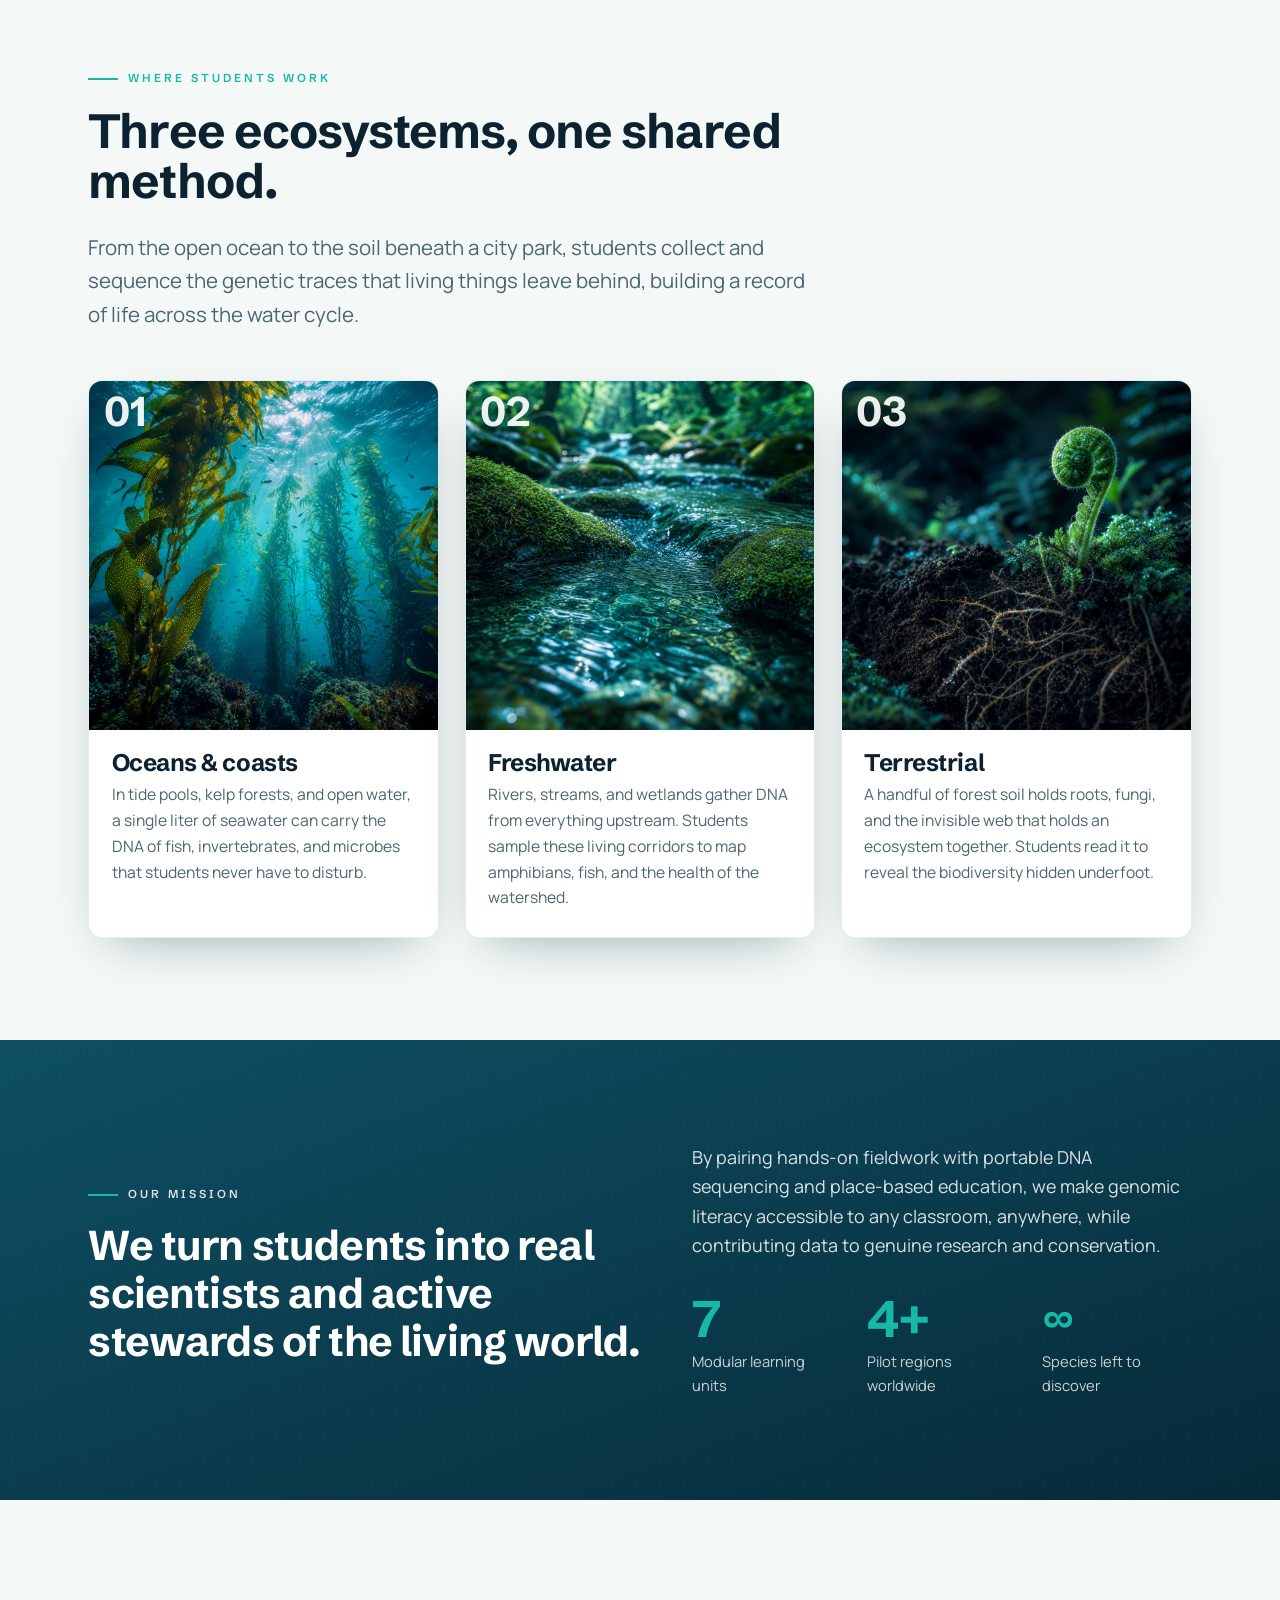
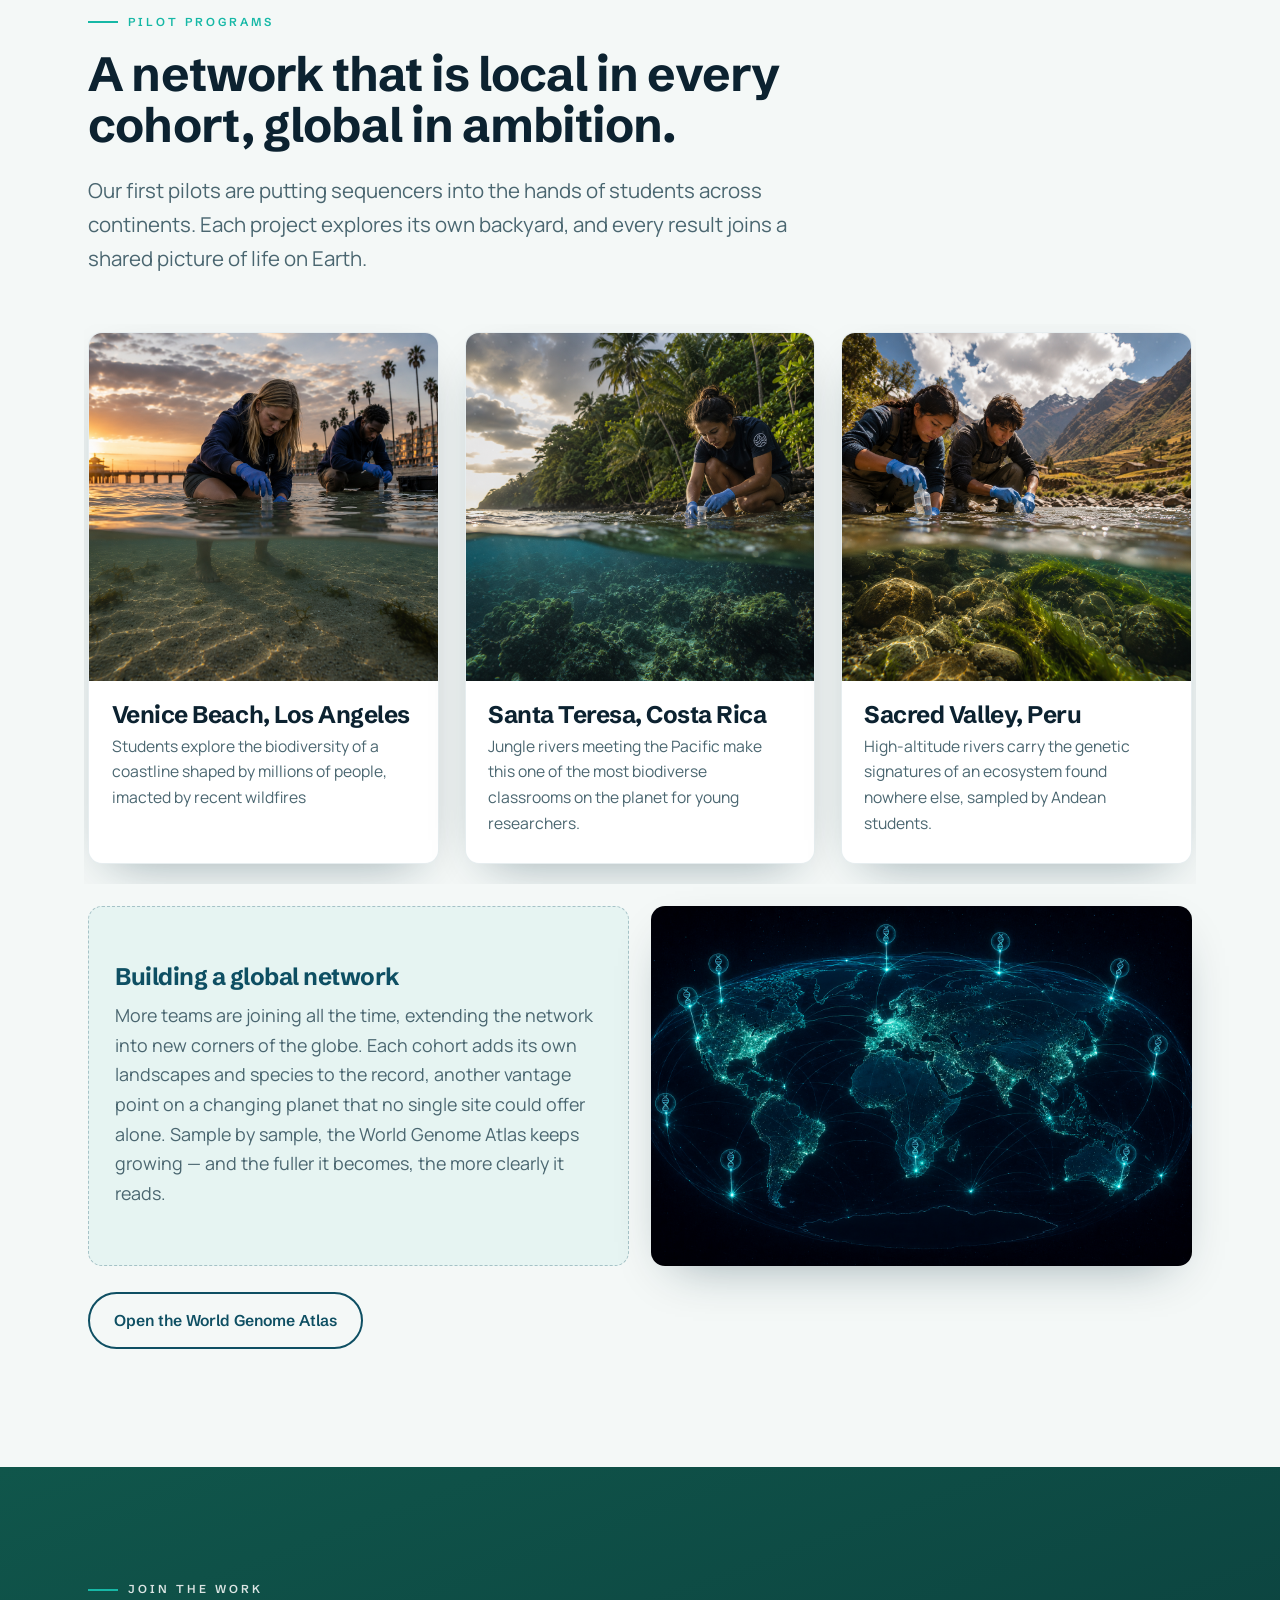
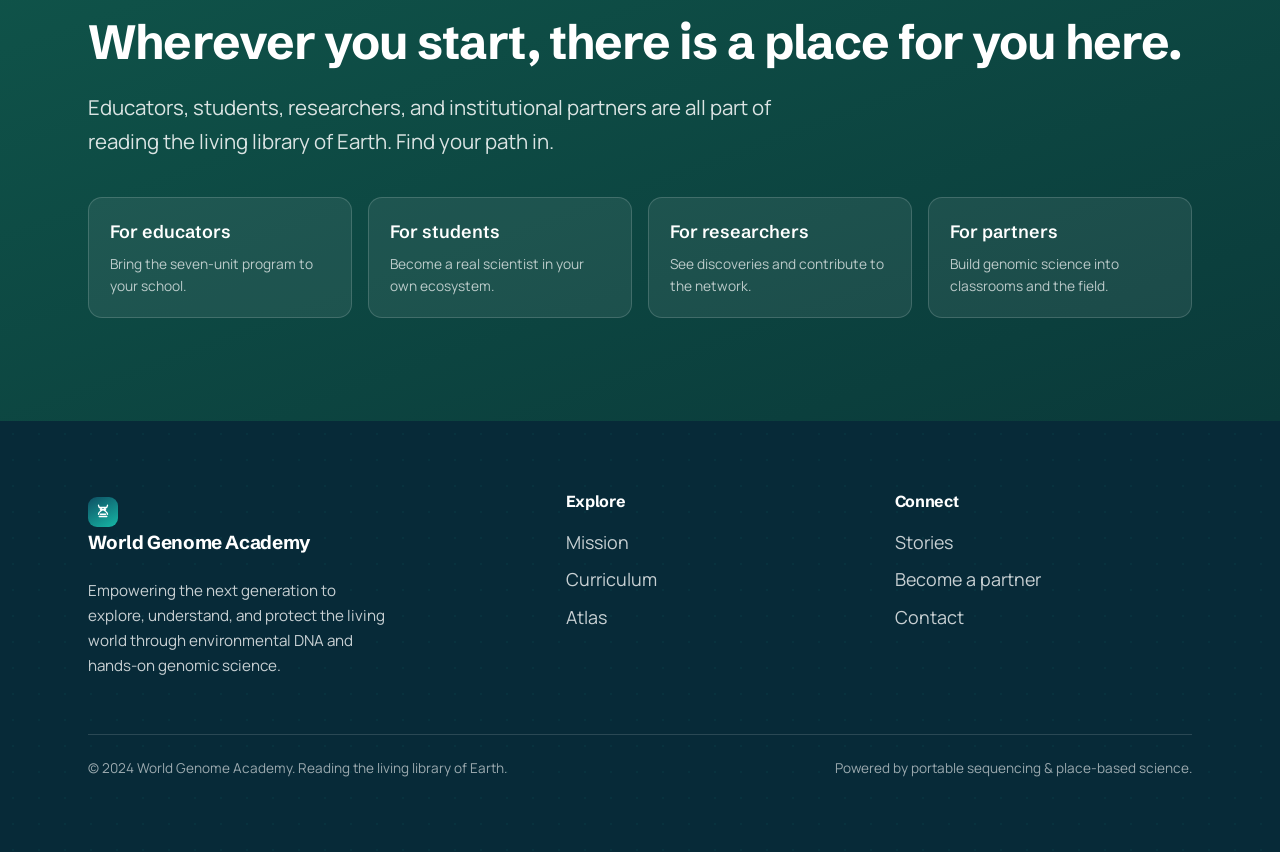
==== commit 5246a478: "Update index.html" ====
--- a/index.html
+++ b/index.html
@@ -220,7 +220,7 @@
           <p>By pairing hands-on fieldwork with portable DNA sequencing and place-based education, we make genomic literacy accessible to any classroom, anywhere, while contributing data to genuine research and conservation.</p>
           <div class="stats" style="margin-top:2rem">
             <div class="stat"><div class="num">7</div><div class="lbl">Modular learning units</div></div>
-            <div class="stat"><div class="num">3+</div><div class="lbl">Pilot regions worldwide</div></div>
+            <div class="stat"><div class="num">4+</div><div class="lbl">Pilot regions worldwide</div></div>
             <div class="stat"><div class="num">∞</div><div class="lbl">Species left to discover</div></div>
           </div>
         </div>
@@ -276,7 +276,7 @@
           </div>
           <div class="card-body">
             <h3>Santa Clara de Ojeal, Peru</h3>
-            <p>Deep in Loreto's Peruvian Amazon, students read the DNA of river and rainforest alongside Indigenous communities who steward one of the most biodiverse frontiers on Earth.</p>
+            <p>In partnership with Indigenous communities, environmental DNA uncovers the extraordinary biodiversity hidden within the Peruvian Amazon.</p>
           </div>
         </article>
       </div>
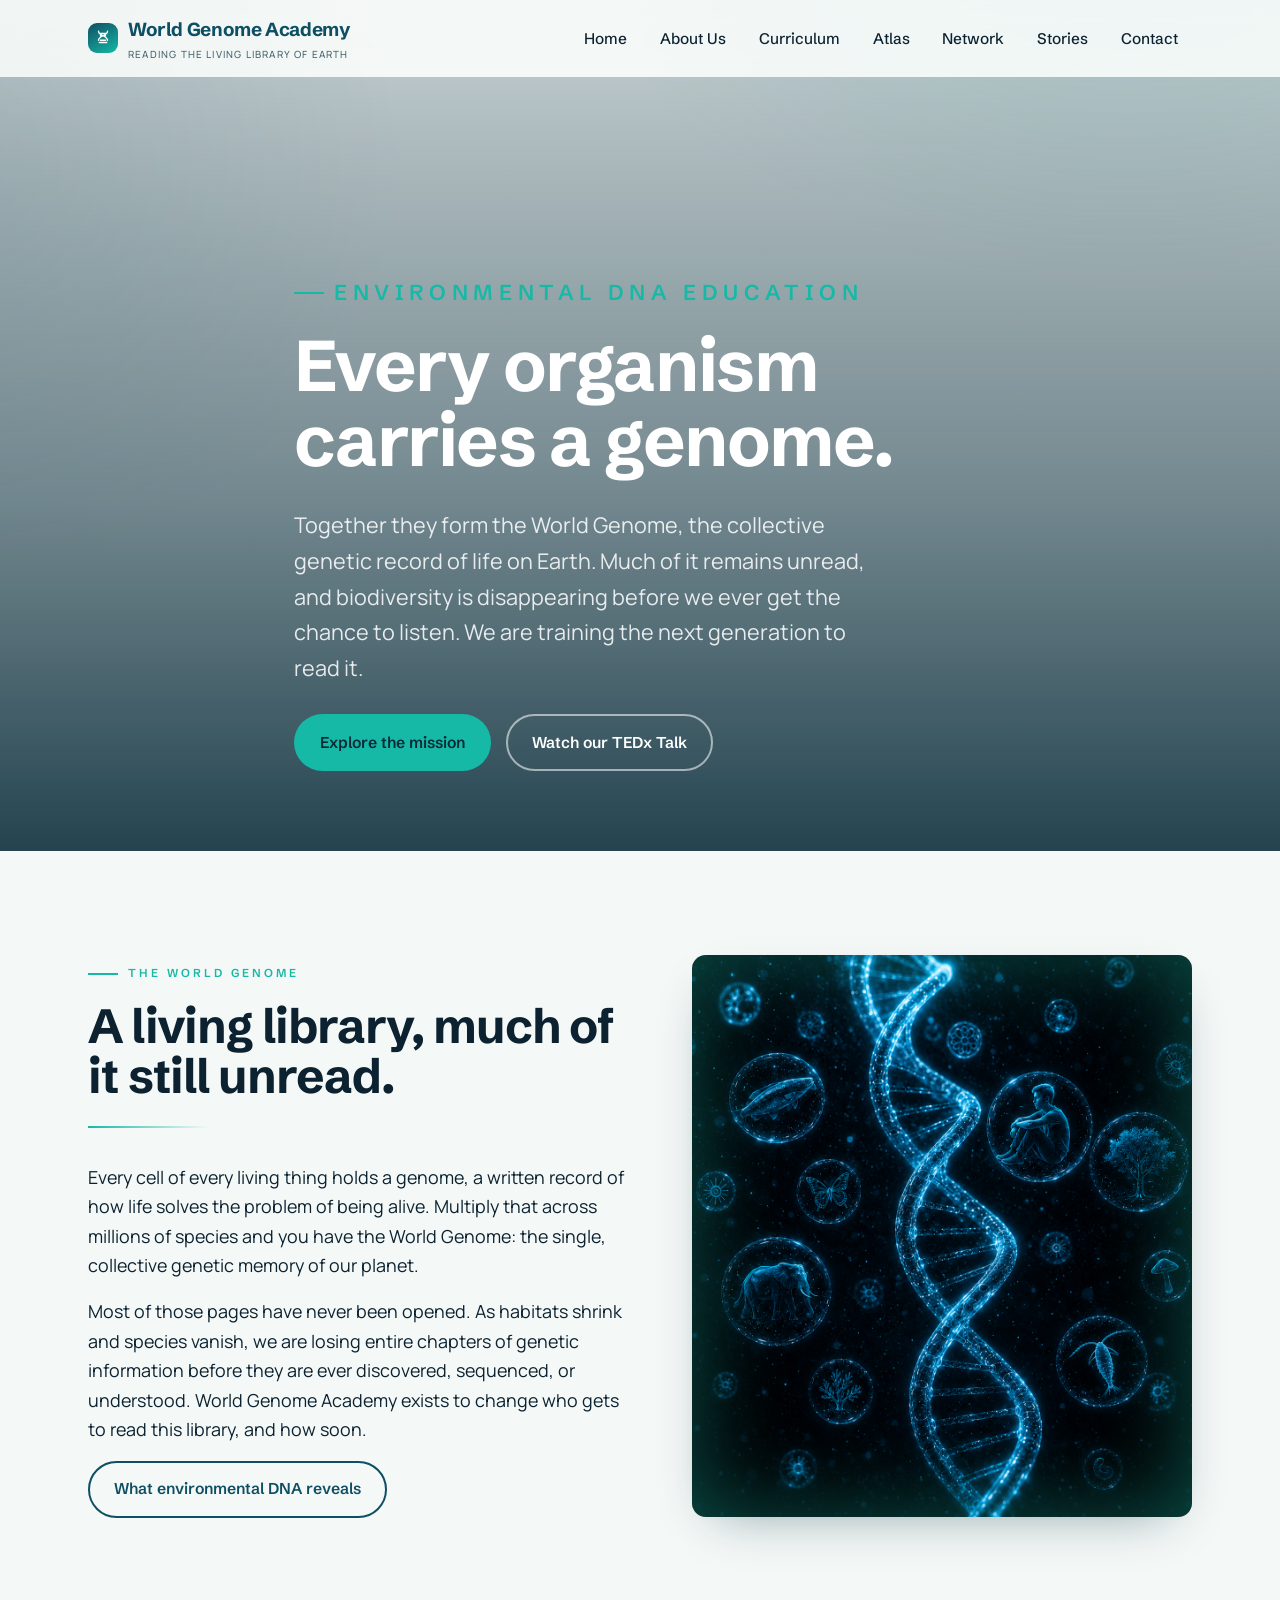
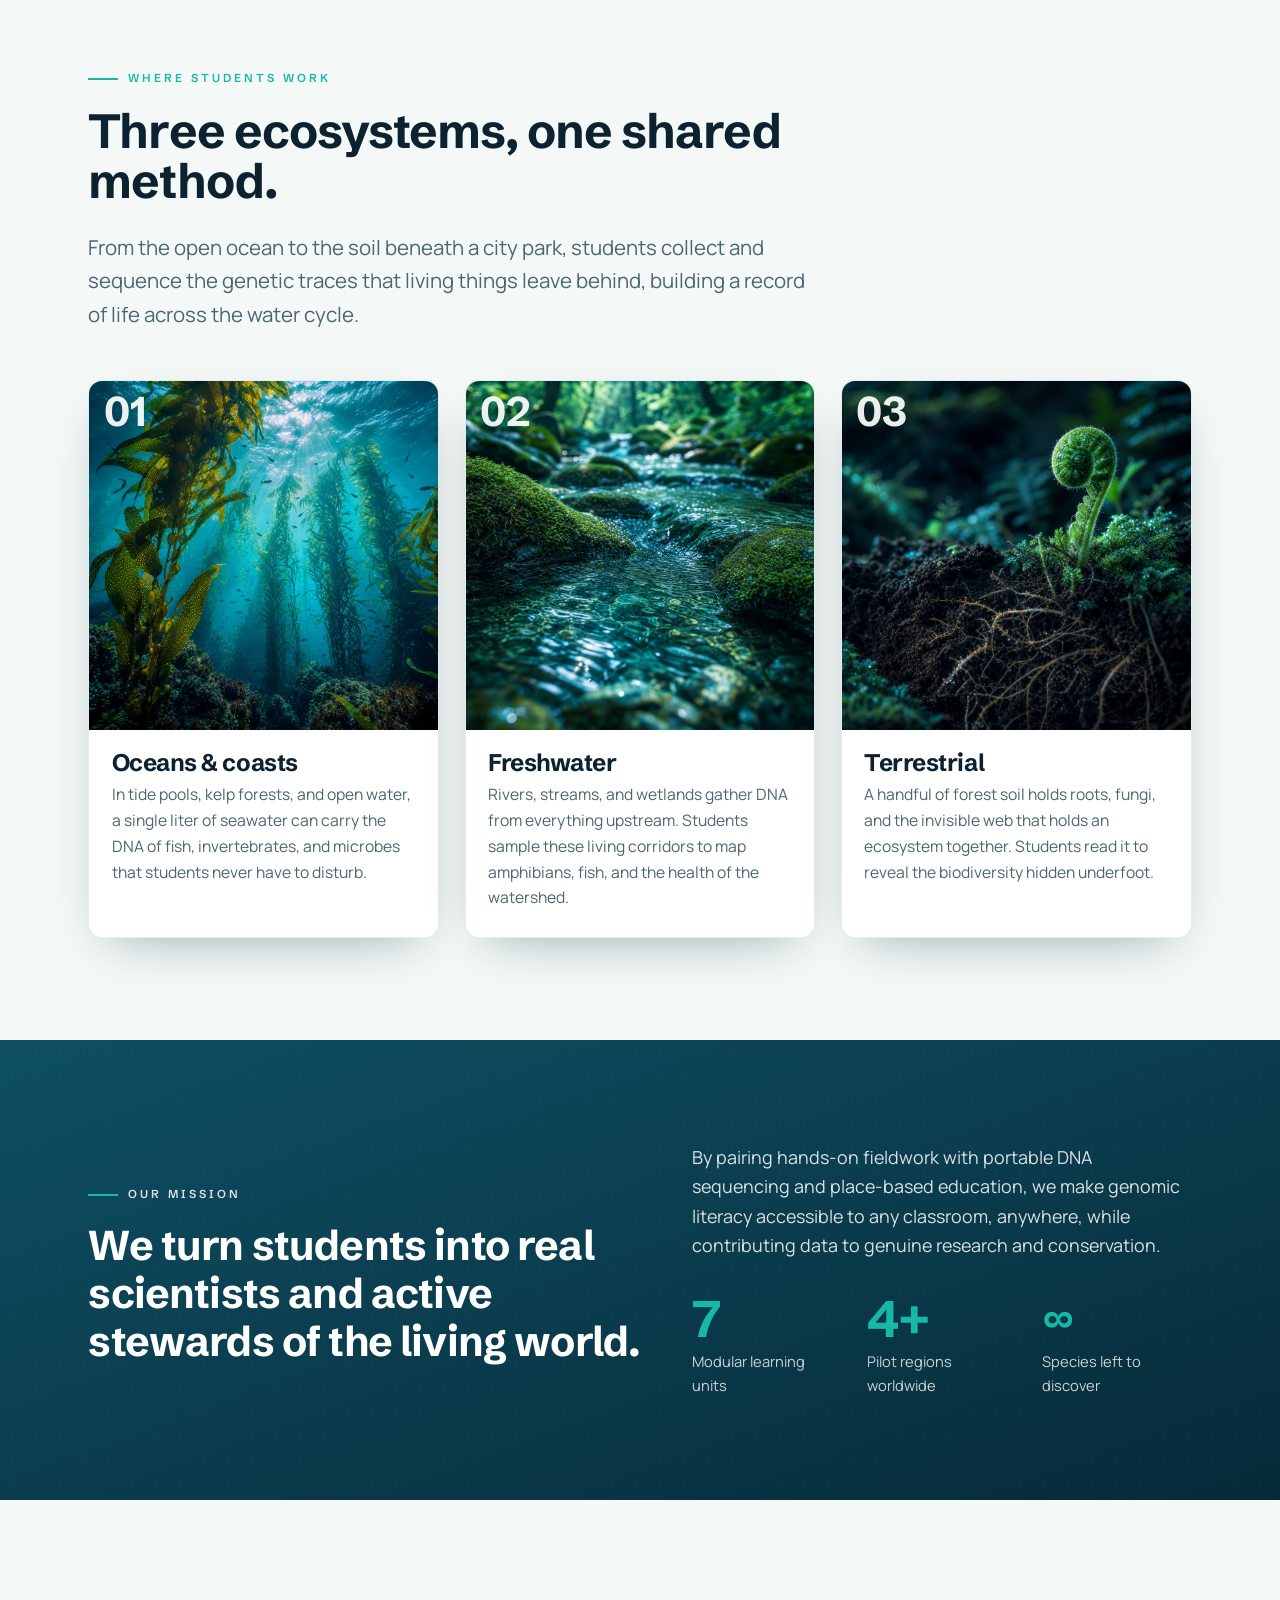
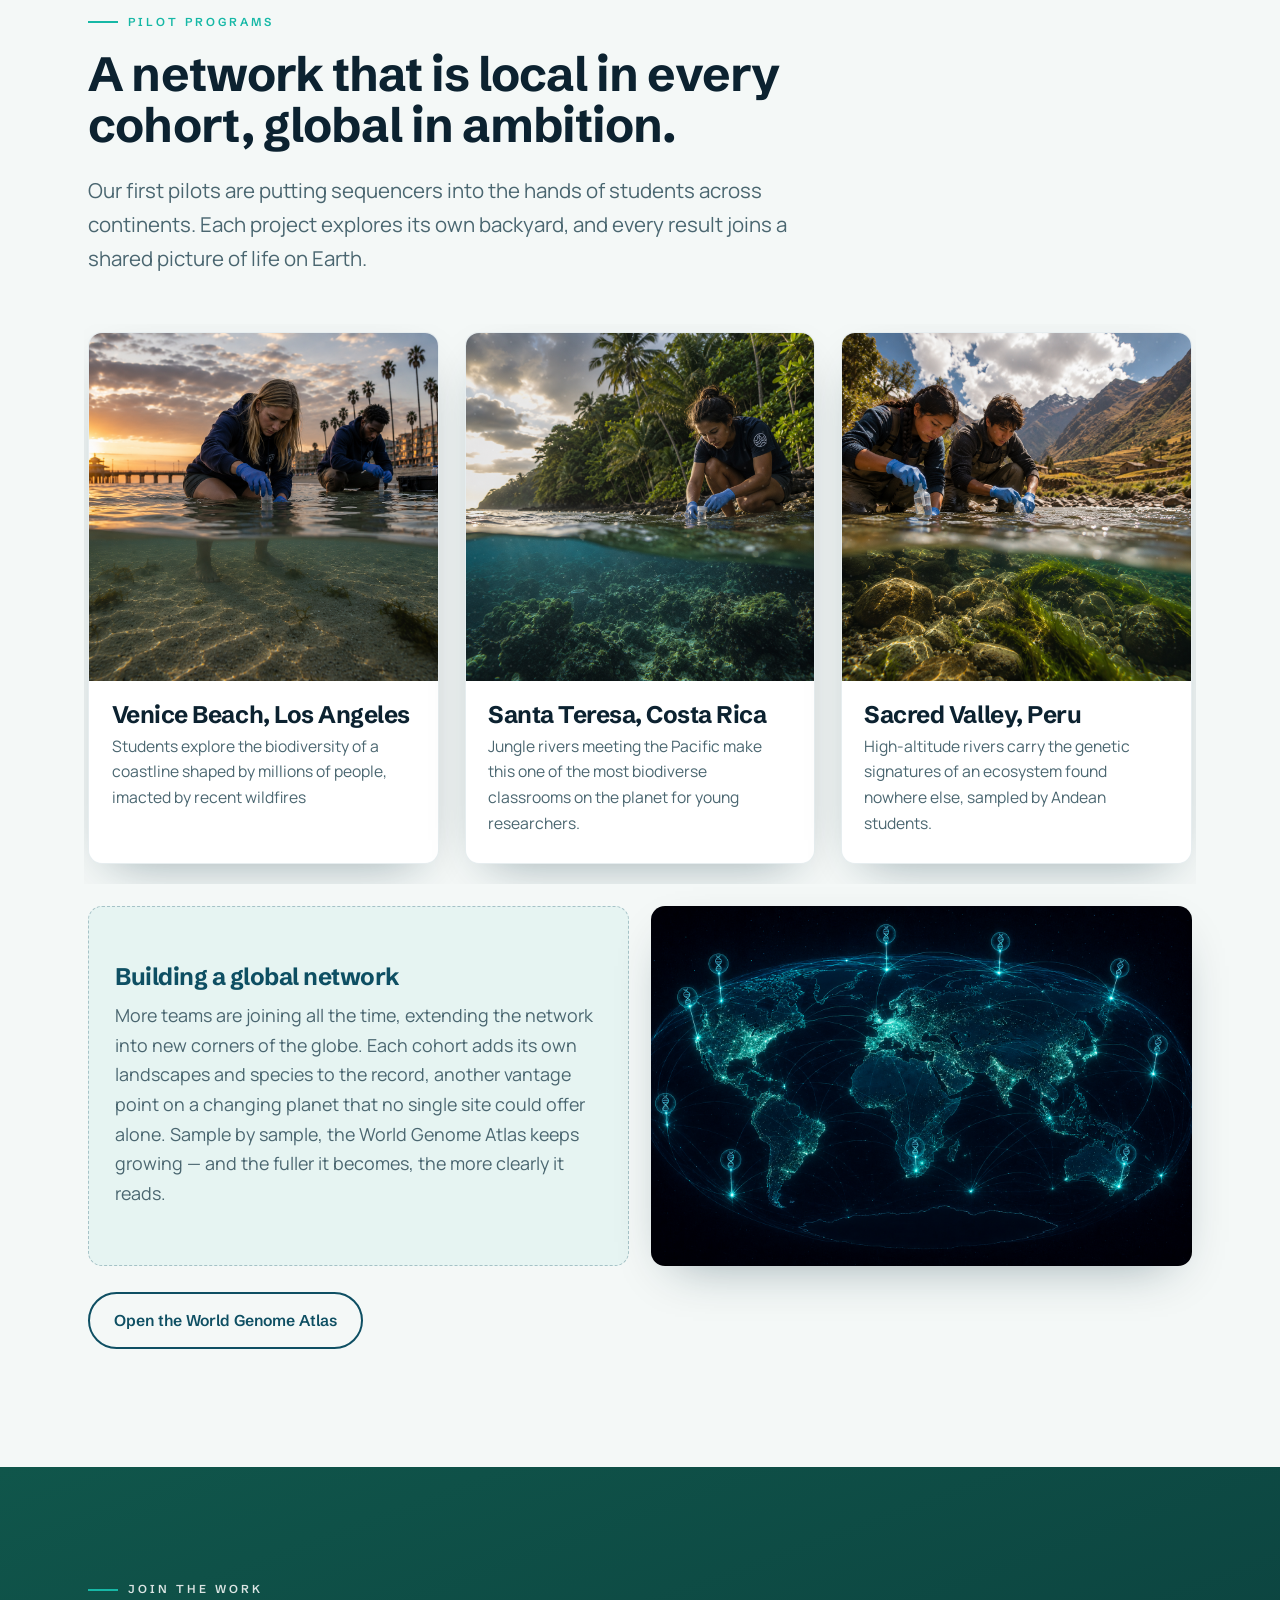
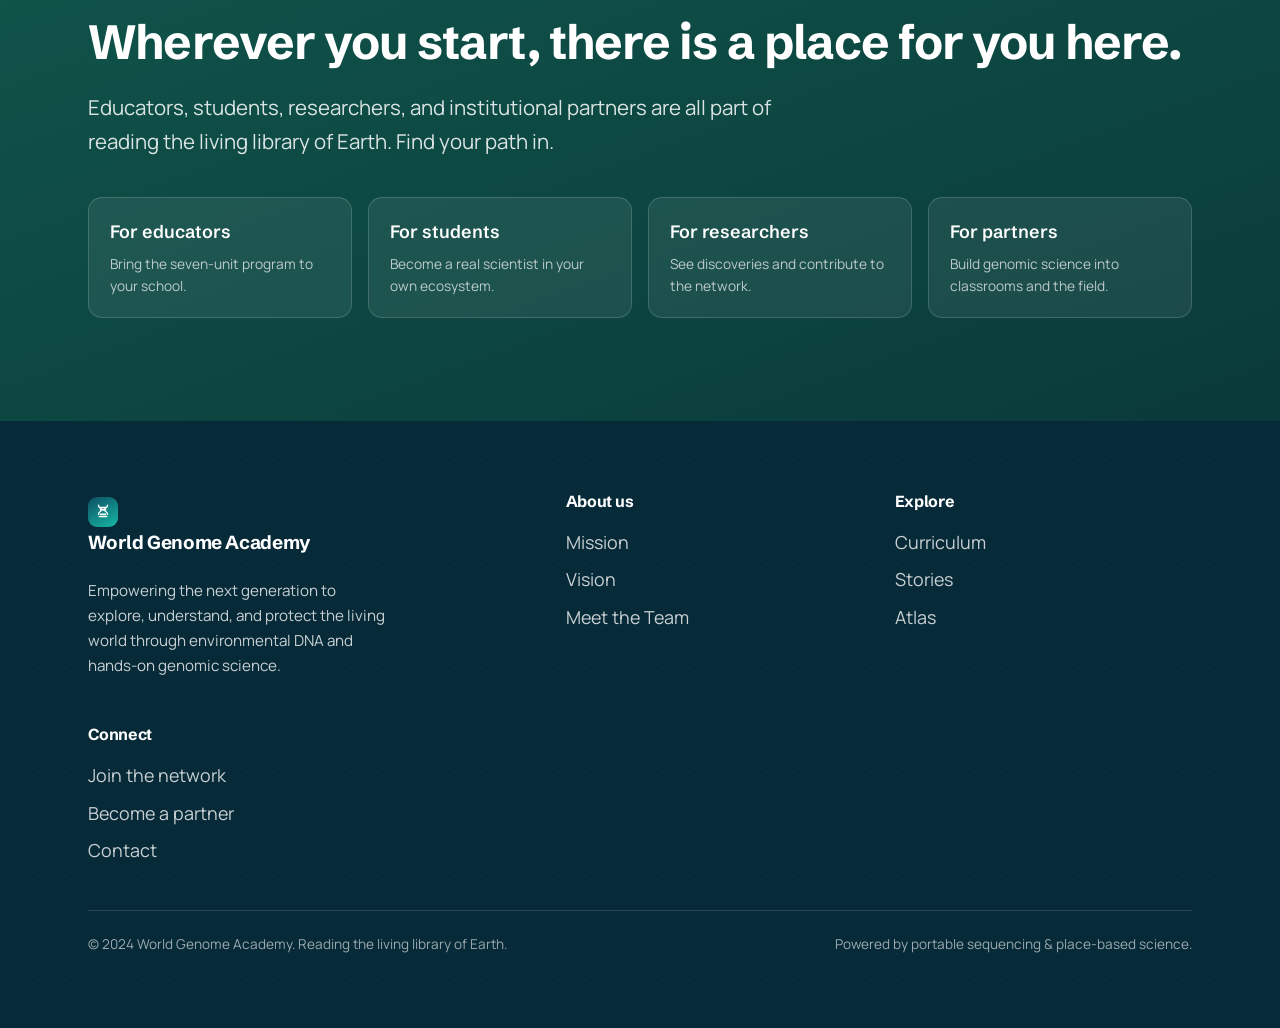
==== commit 8a76534e: "Update index.html" ====
--- a/index.html
+++ b/index.html
@@ -115,7 +115,7 @@
       </button>
       <ul class="nav-links" id="nav-links">
         <li><a href="index.html">Home</a></li>
-        <li><a href="mission.html">Mission</a></li>
+        <li><a href="about-us.html">About Us</a></li>
         <li><a href="curriculum.html">Curriculum</a></li>
         <li><a href="atlas.html">Atlas</a></li>
         <li><a href="network.html">Network</a></li>
@@ -145,7 +145,7 @@
       <h1 class="reveal d1">Every organism carries a genome.</h1>
       <p class="reveal d2">Together they form the World Genome, the collective genetic record of life on Earth. Much of it remains unread, and biodiversity is disappearing before we ever get the chance to listen. We are training the next generation to read it.</p>
       <div class="hero-cta reveal d3">
-        <a class="btn btn-primary" href="mission.html">Explore the mission</a>
+        <a class="btn btn-primary" href="about-us.html">Explore the mission</a>
 <a class="btn btn-ghost" href="https://www.youtube.com/watch?v=HsFrquURjMg" target="_blank" rel="noopener">Watch our TEDx Talk</a>
       </div>
     </div>
@@ -160,7 +160,7 @@
         <hr class="ruleline">
         <p>Every cell of every living thing holds a genome, a written record of how life solves the problem of being alive. Multiply that across millions of species and you have the World Genome: the single, collective genetic memory of our planet.</p>
         <p>Most of those pages have never been opened. As habitats shrink and species vanish, we are losing entire chapters of genetic information before they are ever discovered, sequenced, or understood. World Genome Academy exists to change who gets to read this library, and how soon.</p>
-        <a class="btn btn-outline" href="mission.html">What environmental DNA reveals</a>
+        <a class="btn btn-outline" href="about-us.html">What environmental DNA reveals</a>
       </div>
       <div class="split-media glowframe reveal d2">
         <img src="images/img11.png" width="1024" height="1000" alt="Glowing DNA helix submerged in dark water" loading="lazy">
@@ -305,7 +305,7 @@
       </div>
       <div class="closing-grid reveal d1">
         <a href="curriculum.html">For educators<span>Bring the seven-unit program to your school.</span></a>
-        <a href="mission.html">For students<span>Become a real scientist in your own ecosystem.</span></a>
+        <a href="about-us.html">For students<span>Become a real scientist in your own ecosystem.</span></a>
         <a href="stories.html">For researchers<span>See discoveries and contribute to the network.</span></a>
         <a href="network.html">For partners<span>Build genomic science into classrooms and the field.</span></a>
       </div>
@@ -327,15 +327,21 @@
         <p>Empowering the next generation to explore, understand, and protect the living world through environmental DNA and hands-on genomic science.</p>
       </div>
       <div>
+        <h4>About us</h4>
+        <a href="about-us.html">Mission</a>
+        <a href="about-us.html">Vision</a>
+        <a href="about-us.html">Meet the Team</a>
+      </div>
+      <div>
         <h4>Explore</h4>
-        <a href="mission.html">Mission</a>
         <a href="curriculum.html">Curriculum</a>
+        <a href="stories.html">Stories</a>
         <a href="atlas.html">Atlas</a>
       </div>
       <div>
         <h4>Connect</h4>
-        <a href="stories.html">Stories</a>
-        <a href="network.html">Become a partner</a>
+        <a href="network.html">Join the network</a>
+        <a href="contact.html">Become a partner</a>
         <a href="contact.html">Contact</a>
       </div>
     </div>
